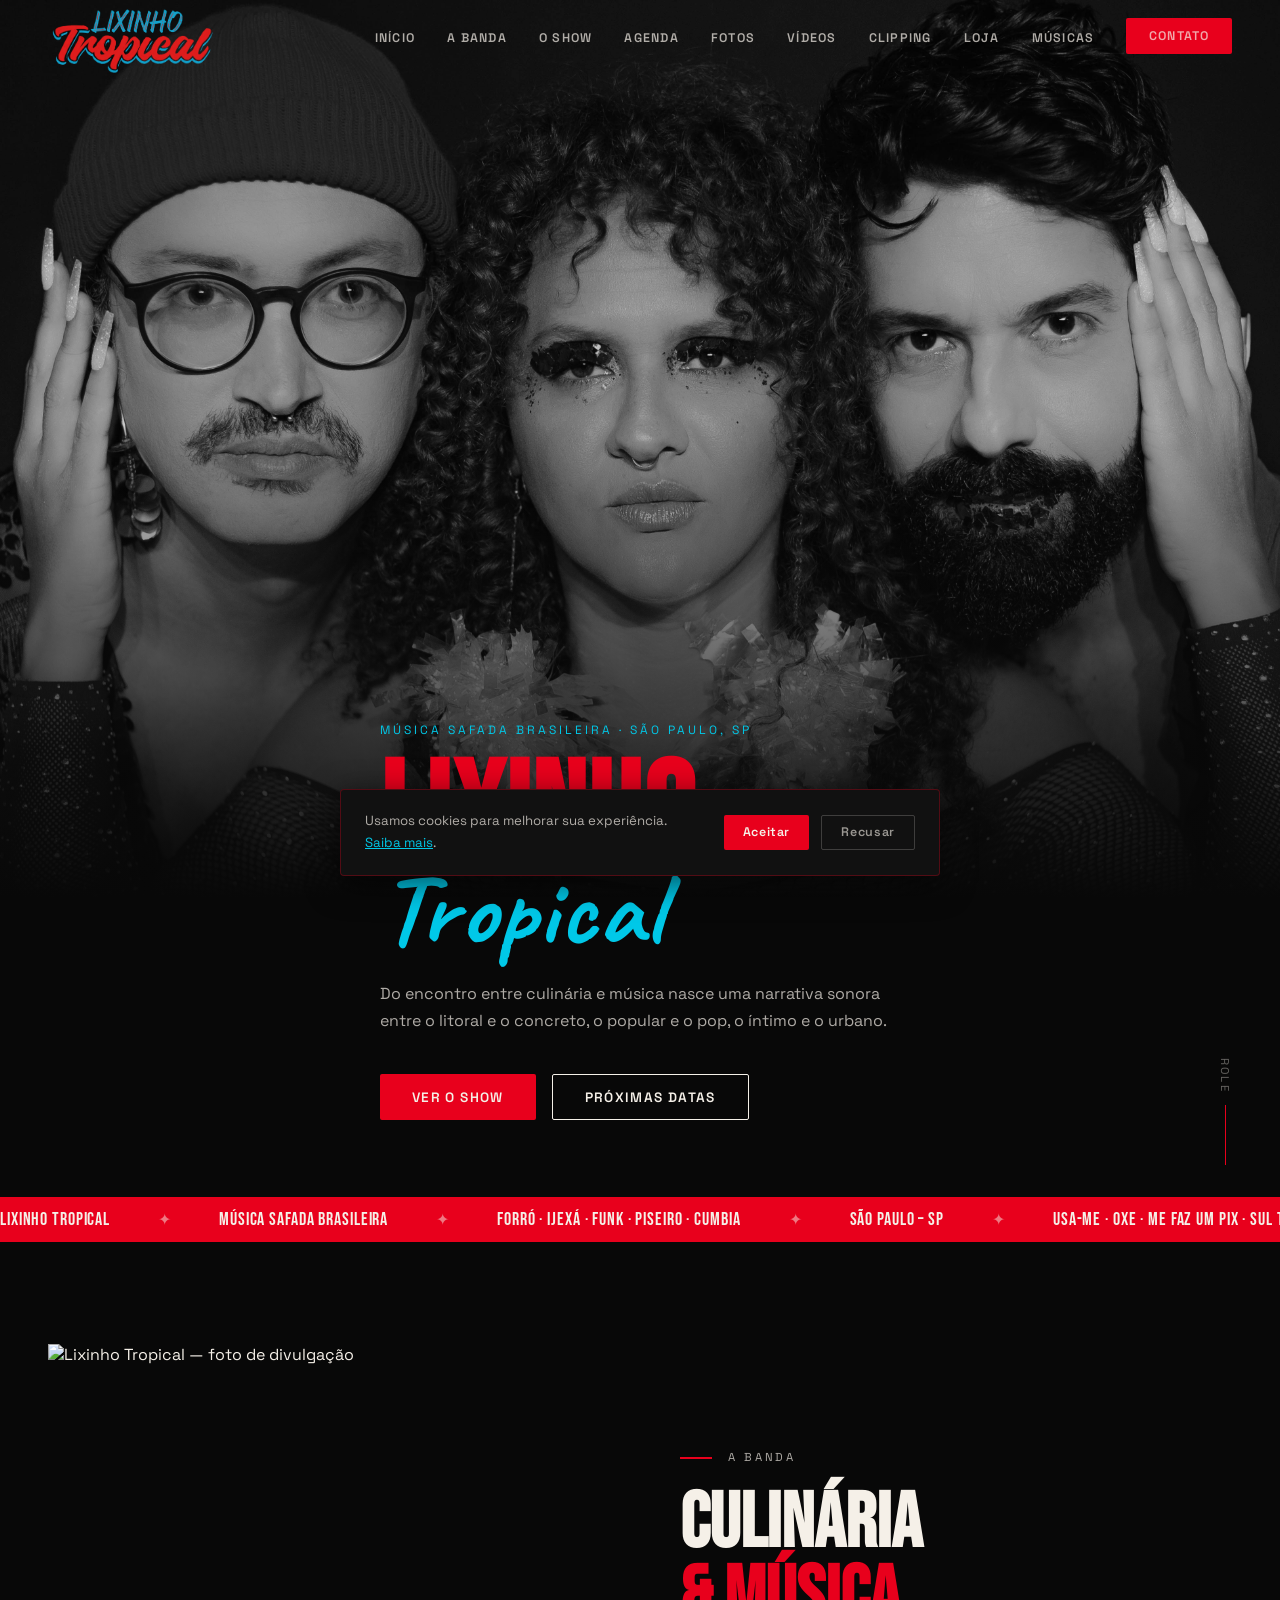
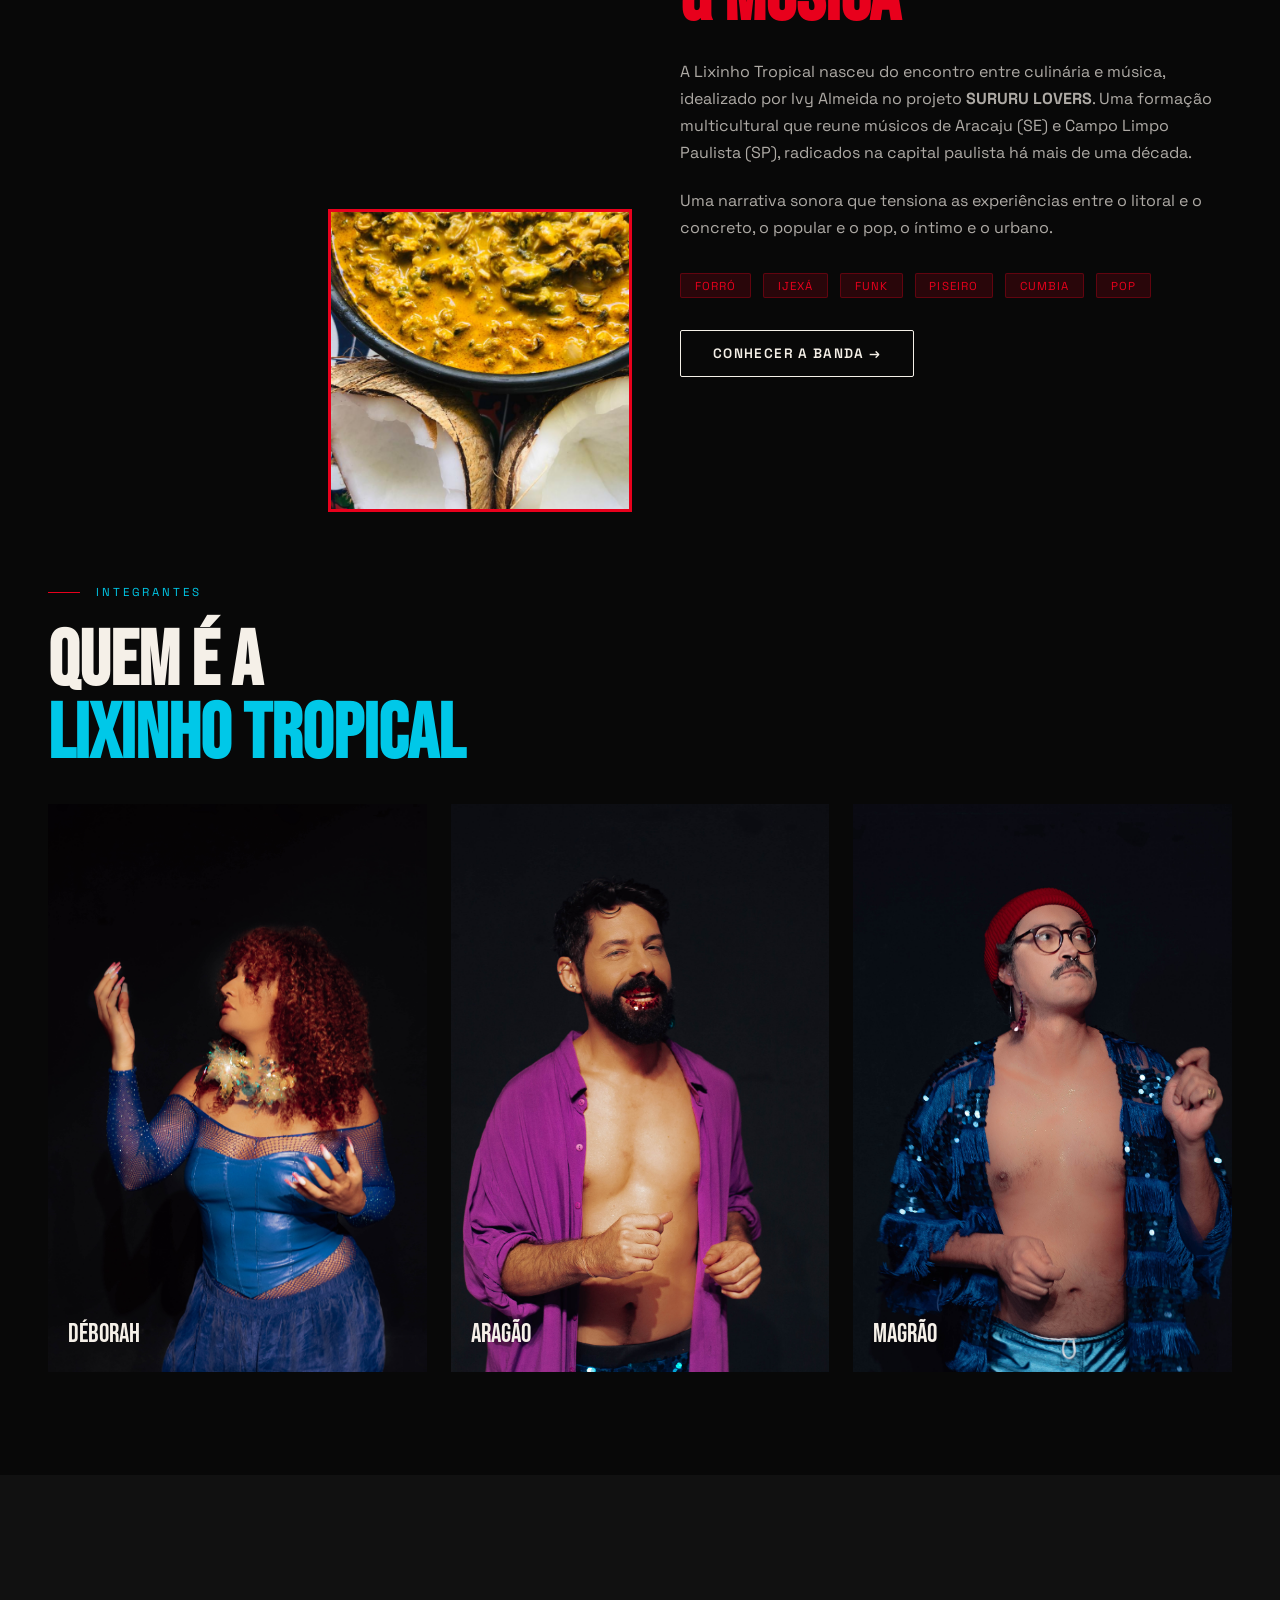
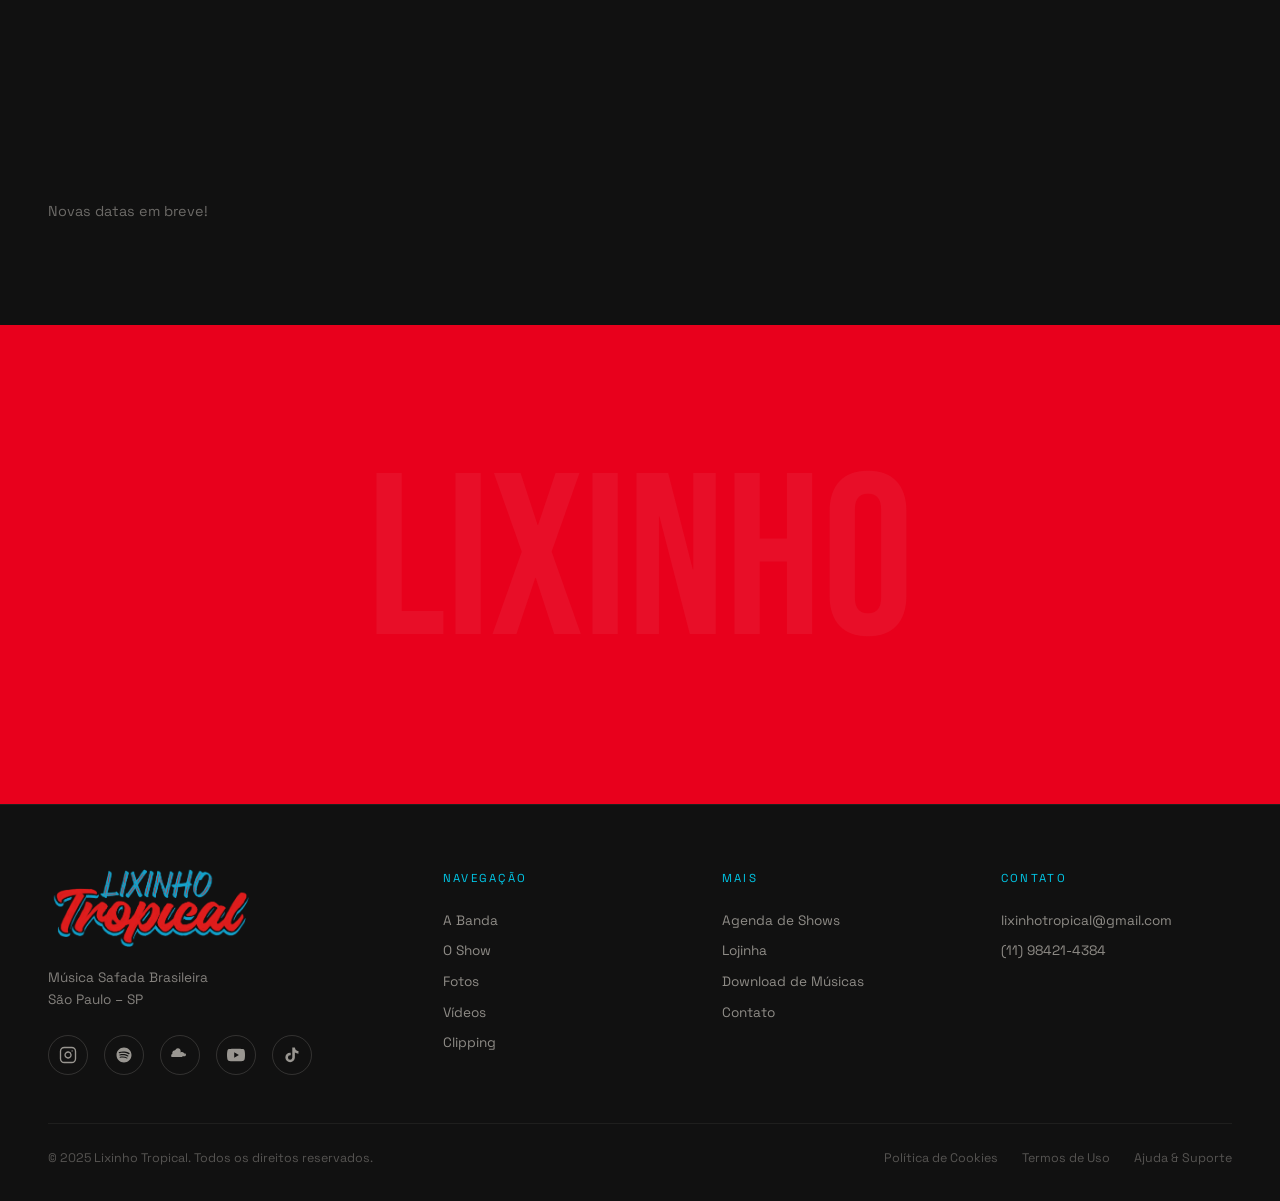
==== index.html @ 3ad3866d "automação agenda" ====
<!DOCTYPE html>
<html lang="pt-BR">

<head>
  <meta charset="UTF-8">
  <meta name="viewport" content="width=device-width, initial-scale=1.0">
  <meta name="description"
    content="Lixinho Tropical — Música Safada Brasileira. Forró, Ijexá, Funk, Piseiro e Cumbia. São Paulo, SP.">
  <title>Lixinho Tropical — Música Safada Brasileira</title>
  <link rel="stylesheet" href="css/global.css">
  <style>
    /* ── HOME-SPECIFIC ── */
    .hero {
      min-height: 100svh;
      align-items: flex-end;
    }

    .hero-bg-img {
      background-image: url('assets/img/trio_serio.jpg');
      background-position: center top;
      opacity: 0.8;
    }

    .hero-content {
      padding-top: 80vh;
    }

    /* SOBRE - SPLIT */
    .about-split {
      display: grid;
      grid-template-columns: 1fr 1fr;
      gap: 5rem;
      align-items: center;
    }

    .about-img-wrap {
      position: relative;
    }

    .about-img-main {
      width: 100%;
      aspect-ratio: 3/4;
      object-fit: cover;
    }

    .about-img-accent {
      position: absolute;
      bottom: -2rem;
      right: -2rem;
      width: 55%;
      aspect-ratio: 1;
      object-fit: cover;
      border: 3px solid var(--red);
    }

    .about-text h2 {
      margin-bottom: 1.5rem;
    }

    .about-text p {
      color: rgba(245, 240, 232, 0.7);
      margin-bottom: 1.25rem;
    }

    .ritmos {
      display: flex;
      gap: 0.75rem;
      flex-wrap: wrap;
      margin: 2rem 0;
    }

    /* MEMBROS */
    .members {
      display: grid;
      grid-template-columns: repeat(3, 1fr);
      gap: 1.5rem;
    }

    .member-card {
      position: relative;
      overflow: hidden;
      cursor: pointer;
    }

    .member-card img {
      width: 100%;
      aspect-ratio: 2/3;
      object-fit: cover;
      display: block;
      transition: transform 0.5s, opacity 0.3s;
    }

    .member-card:hover img {
      transform: scale(1.05);
      opacity: 0.7;
    }

    .member-info {
      position: absolute;
      bottom: 0;
      left: 0;
      right: 0;
      padding: 2rem 1.25rem 1.25rem;
      background: linear-gradient(to top, rgba(8, 8, 8, 0.95), transparent);
      transform: translateY(30px);
      opacity: 0;
      transition: all 0.3s;
    }

    .member-card:hover .member-info {
      transform: translateY(0);
      opacity: 1;
    }

    .member-name {
      font-family: var(--font-display);
      font-size: 1.6rem;
    }

    .member-role {
      font-size: 0.78rem;
      color: var(--cyan);
      letter-spacing: 0.12em;
      text-transform: uppercase;
    }

    .member-always {
      position: absolute;
      bottom: 1rem;
      left: 1.25rem;
    }

    /* SHOWS */
    .shows-teaser {
      display: grid;
      grid-template-columns: 1fr 1fr;
      gap: 1.5rem;
    }

    .show-item {
      display: flex;
      gap: 1.25rem;
      align-items: flex-start;
      padding: 1.25rem;
      background: var(--gray-dark);
      border: 1px solid rgba(245, 240, 232, 0.06);
      border-left: 3px solid var(--red);
      transition: border-color 0.2s, transform 0.2s;
    }

    .show-item:hover {
      border-color: var(--cyan);
      transform: translateX(4px);
    }

    .show-date {
      text-align: center;
      min-width: 52px;
    }

    .show-date .day {
      font-family: var(--font-display);
      font-size: 2.2rem;
      line-height: 1;
      color: var(--red);
    }

    .show-date .month {
      font-size: 0.72rem;
      letter-spacing: 0.15em;
      text-transform: uppercase;
      color: rgba(245, 240, 232, 0.5);
    }

    .show-venue {
      font-weight: 600;
      font-size: 0.95rem;
    }

    .show-city {
      font-size: 0.8rem;
      color: rgba(245, 240, 232, 0.5);
      margin-top: 0.2rem;
    }

    .show-type {
      margin-top: 0.5rem;
    }

    /* CTA BAND */
    .cta-band {
      background: var(--red);
      padding: 5rem 0;
      text-align: center;
      position: relative;
      overflow: hidden;
    }

    .cta-band::before {
      content: 'LIXINHO';
      position: absolute;
      top: 50%;
      left: 50%;
      transform: translate(-50%, -50%);
      font-family: var(--font-display);
      font-size: 18vw;
      color: rgba(245, 240, 232, 0.06);
      white-space: nowrap;
      pointer-events: none;
    }

    .cta-band h2 {
      margin-bottom: 1rem;
      position: relative;
    }

    .cta-band p {
      color: rgba(245, 240, 232, 0.8);
      margin-bottom: 2rem;
      position: relative;
    }

    .cta-band .btn-outline {
      border-color: rgba(245, 240, 232, 0.6);
      position: relative;
    }

    @media (max-width: 768px) {
      .about-split {
        grid-template-columns: 1fr;
        gap: 3rem;
      }

      .about-img-accent {
        display: none;
      }

      .members {
        grid-template-columns: 1fr 1fr;
      }

      .shows-teaser {
        grid-template-columns: 1fr;
      }
    }

    @media (max-width: 480px) {
      .members {
        grid-template-columns: 1fr;
      }
    }

    @media (max-width: 768px) {
      .hero-bg-img {
        background-position: center top;
        background-size: 250%;
      }

      .hero-content {
        padding-top: 40vh;
      }
    }
  </style>
</head>

<body>

  <!-- NAV -->
  <nav id="nav" role="navigation" aria-label="Menu principal">
    <div class="nav-inner">
      <a class="nav-logo" href="index.html" aria-label="Lixinho Tropical – início">
        <img src="assets/img/logo_cortado.png" alt="Lixinho Tropical">
      </a>
      <ul class="nav-links">
        <li><a href="index.html">Início</a></li>
        <li><a href="pages/sobre.html">A Banda</a></li>
        <li><a href="pages/show.html">O Show</a></li>
        <li><a href="pages/agenda.html">Agenda</a></li>
        <li><a href="pages/fotos.html">Fotos</a></li>
        <li><a href="pages/videos.html">Vídeos</a></li>
        <li><a href="pages/clipping.html">Clipping</a></li>
        <li><a href="pages/loja.html">Loja</a></li>
        <li><a href="pages/musicas.html">Músicas</a></li>
        <li><a href="pages/contato.html" class="btn btn-red nav-cta">Contato</a></li>
      </ul>
      <button id="hamburger" class="hamburger" aria-label="Abrir menu" aria-expanded="false">
        <span></span><span></span><span></span>
      </button>
    </div>
  </nav>
  <div id="mobile-nav" class="nav-mobile" role="dialog" aria-label="Menu mobile">
    <a href="index.html">Início</a>
    <a href="pages/sobre.html">A Banda</a>
    <a href="pages/show.html">O Show</a>
    <a href="pages/agenda.html">Agenda</a>
    <a href="pages/fotos.html">Fotos</a>
    <a href="pages/videos.html">Vídeos</a>
    <a href="pages/clipping.html">Clipping</a>
    <a href="pages/loja.html">Loja</a>
    <a href="pages/musicas.html">Músicas</a>
    <a href="pages/contato.html">Contato</a>
  </div>

  <!-- HERO -->
  <section class="hero" aria-label="Apresentação">
    <div class="hero-bg">
      <div class="hero-bg-img" role="img" aria-label="Lixinho Tropical em show"></div>
      <div class="hero-overlay"></div>
    </div>
    <div class="container hero-content">
      <p class="hero-eyebrow" data-reveal>Música Safada Brasileira · São Paulo, SP</p>
      <h1 class="hero-title glitch" data-text="LIXINHO TROPICAL" data-reveal>
        <span class="line-red">LIXINHO</span>
        <span class="line-cyan">Tropical</span>
      </h1>
      <p class="hero-sub" data-reveal>
        Do encontro entre culinária e música nasce uma narrativa sonora entre o litoral e o concreto, o popular e o pop,
        o íntimo e o urbano.
      </p>
      <div class="hero-actions" data-reveal>
        <a href="pages/show.html" class="btn btn-red">Ver o Show</a>
        <a href="pages/agenda.html" class="btn btn-outline">Próximas Datas</a>
      </div>
    </div>
    <span class="hero-scroll" aria-hidden="true">Role</span>
  </section>

  <!-- TICKER -->
  <div class="ticker-wrap" aria-hidden="true">
    <div class="ticker-track">
      <span class="ticker-item">Lixinho Tropical</span>
      <span class="ticker-sep">✦</span>
      <span class="ticker-item">Música Safada Brasileira</span>
      <span class="ticker-sep">✦</span>
      <span class="ticker-item">Forró · Ijexá · Funk · Piseiro · Cumbia</span>
      <span class="ticker-sep">✦</span>
      <span class="ticker-item">São Paulo – SP</span>
      <span class="ticker-sep">✦</span>
      <span class="ticker-item">Usa-me · Oxe · Me Faz um PIX · Sul Tropical</span>
      <span class="ticker-sep">✦</span>
    </div>
  </div>

  <!-- SOBRE -->
  <section class="section" aria-label="Sobre a banda">
    <div class="container">
      <div class="about-split">
        <div class="about-img-wrap" data-reveal>
          <img class="about-img-main" src="assets/img/lixinho_ivy_01.jpg" alt="Lixinho Tropical — foto de divulgação"
            loading="lazy">
          <img class="about-img-accent" src="assets/img/sururu.png" alt="Detalhe do show" loading="lazy">
        </div>
        <div class="about-text">
          <p class="section-label" data-reveal>A Banda</p>
          <h2 data-reveal>Culinária<br><span class="text-red">&amp; Música</span></h2>
          <p data-reveal>
            A Lixinho Tropical nasceu do encontro entre culinária e música, idealizado por Ivy Almeida no projeto
            <strong>SURURU LOVERS</strong>. Uma formação multicultural que reune músicos de Aracaju (SE) e Campo Limpo
            Paulista
            (SP), radicados na capital paulista há mais de uma década.
          </p>
          <p data-reveal>
            Uma narrativa sonora que tensiona as experiências entre o litoral e o concreto, o popular e o pop, o íntimo
            e o urbano.
          </p>
          <div class="ritmos" data-reveal>
            <span class="tag tag-red">Forró</span>
            <span class="tag tag-red">Ijexá</span>
            <span class="tag tag-red">Funk</span>
            <span class="tag tag-red">Piseiro</span>
            <span class="tag tag-red">Cumbia</span>
            <span class="tag tag-red">Pop</span>
          </div>
          <a href="pages/sobre.html" class="btn btn-outline" data-reveal>Conhecer a banda →</a>
        </div>
      </div>
    </div>
  </section>

  <!-- MEMBROS -->
  <section class="section" style="padding-top:0" aria-label="Integrantes">
    <div class="container">
      <p class="section-label" data-reveal>Integrantes</p>
      <h2 class="mb-4" data-reveal>Quem é a<br><span class="text-cyan">Lixinho Tropical</span></h2>
      <div class="members">
        <div class="member-card" data-reveal>
          <img src="assets/img/deborah_solo_03.jpg" alt="Déborah Costa — vocal e compositora" loading="lazy">
          <div class="member-always">
            <p class="member-name" style="color:var(--white)">Déborah</p>
          </div>
          <div class="member-info">
            <p class="member-role">Vocal</p>
            <p class="member-name">Déborah Costa</p>
          </div>
        </div>
        <div class="member-card" data-reveal>
          <img src="assets/img/aragao-solo.jpg" alt="Edézio Aragão — guitarra e bandolim" loading="lazy">
          <div class="member-always">
            <p class="member-name" style="color:var(--white)">Aragão</p>
          </div>
          <div class="member-info">
            <p class="member-role">Guitarra · Vocal</p>
            <p class="member-name">Edézio 'Aragão'</p>
          </div>
        </div>
        <div class="member-card" data-reveal>
          <img src="assets/img/magrao_solo.jpg" alt="Filipe Magrão — baixo e synth" loading="lazy">
          <div class="member-always">
            <p class="member-name" style="color:var(--white)">Magrão</p>
          </div>
          <div class="member-info">
            <p class="member-role">Baixo · Guitarra</p>
            <p class="member-name">Filipe 'Magrão'</p>
          </div>
        </div>
      </div>
    </div>
  </section>

  <!-- SHOWS -->
  <section class="section" style="background:var(--gray-dark)" aria-label="Próximos shows">
    <div class="container">
      <div class="flex justify-between items-center mb-4 wrap gap-2">
        <div>
          <p class="section-label" data-reveal>Agenda</p>
          <h2 data-reveal>Próximos<br><span class="text-red">Shows</span></h2>
        </div>
        <a href="pages/agenda.html" class="btn btn-outline" data-reveal>Ver agenda completa →</a>
      </div>
      <!-- Shows renderizados automaticamente por js/shows.js + js/shows-render.js -->
      <div id="shows-home"></div>
    </div>
  </section>

  <!-- CTA -->
  <section class="cta-band" aria-label="Chamada para contato">
    <div class="container" style="position:relative;z-index:1">
      <p class="section-label" style="justify-content:center;color:rgba(245,240,232,0.6);margin-left:-3rem" data-reveal>Booking &
        Contratações</p>
      <h2 data-reveal >Bora<br>Tocar!</h2>
      <p data-reveal>Agende um show, evento ou residência artística.</p>
      <div class="flex gap-2" style="justify-content:center;flex-wrap:wrap" data-reveal>
        <a href="pages/contato.html" class="btn btn-outline">Falar com a gente →</a>
        <a href="https://wa.me/5511984214384" class="btn" style="background:rgba(245,240,232,0.15);color:var(--white)"
          target="_blank" rel="noopener">Chamar no Whatsapp</a>
      </div>
    </div>
  </section>

  <!-- FOOTER -->
  <footer>
    <div class="container">
      <div class="footer-inner">
        <div class="footer-brand">
          <img src="assets/img/logo_cortado.png" alt="Lixinho Tropical">
          <p class="footer-tagline">Música Safada Brasileira<br>São Paulo – SP</p>
          <div class="footer-socials">
            <a href="https://www.instagram.com/lixinhotropical/" class="social-link social-ig" aria-label="Instagram"
              target="_blank" rel="noopener"><span data-social-icon="instagram"></span></a><a
              href="https://open.spotify.com/intl-pt/artist/3noX4LW5rgdaEjRDBNDcei?si=TKRuq_6HRUKj_NIrK3AUfQ"
              class="social-link social-sp" aria-label="Spotify" target="_blank" rel="noopener"><span
                data-social-icon="spotify"></span></a><a href="https://soundcloud.com/lixinho-tropical"
              class="social-link social-sc" aria-label="SoundCloud" target="_blank" rel="noopener"><span
                data-social-icon="soundcloud"></span></a><a href="https://www.youtube.com/@lixinhotropical"
              class="social-link social-yt" aria-label="YouTube" target="_blank" rel="noopener"><span
                data-social-icon="youtube"></span></a><a href="https://www.tiktok.com/@lixinhotropical"
              class="social-link social-tt" aria-label="TikTok" target="_blank" rel="noopener"><span
                data-social-icon="tiktok"></span></a>
          </div>
        </div>
        <div>
          <p class="footer-col-title">Navegação</p>
          <ul class="footer-col-links">
            <li><a href="pages/sobre.html">A Banda</a></li>
            <li><a href="pages/show.html">O Show</a></li>
            <li><a href="pages/fotos.html">Fotos</a></li>
            <li><a href="pages/videos.html">Vídeos</a></li>
            <li><a href="pages/clipping.html">Clipping</a></li>
          </ul>
        </div>
        <div>
          <p class="footer-col-title">Mais</p>
          <ul class="footer-col-links">
            <li><a href="pages/agenda.html">Agenda de Shows</a></li>
            <li><a href="pages/loja.html">Lojinha</a></li>
            <li><a href="pages/musicas.html">Download de Músicas</a></li>
            <li><a href="pages/contato.html">Contato</a></li>
          </ul>
        </div>
        <div>
          <p class="footer-col-title">Contato</p>
          <ul class="footer-col-links">
            <li><a href="mailto:lixinhotropical@gmail.com">lixinhotropical@gmail.com</a></li>
            <li><a href="https://wa.me/5511984214384" target="_blank" rel="noopener">(11) 98421-4384</a></li>
          </ul>
        </div>
      </div>
      <div class="footer-bottom">
        <p class="footer-copy">© 2025 Lixinho Tropical. Todos os direitos reservados.</p>
        <nav class="footer-legal" aria-label="Links legais">
          <a href="pages/cookies.html">Política de Cookies</a>
          <a href="pages/termos.html">Termos de Uso</a>
          <a href="pages/suporte.html">Ajuda & Suporte</a>
        </nav>
      </div>
    </div>
  </footer>

  <!-- COOKIE BANNER -->
  <div id="cookie-banner" role="dialog" aria-label="Aviso de cookies" style="display:none;">
    <p>Usamos cookies para melhorar sua experiência. <a href="pages/cookies.html">Saiba mais</a>.</p>
    <div class="cookie-actions">
      <button id="cookie-accept">Aceitar</button>
      <button id="cookie-decline">Recusar</button>
    </div>
  </div>

  <script src="js/global.js"></script>
  <script src="js/social-icons.js"></script>
  <script src="js/shows.js"></script>
  <script src="js/shows-render.js"></script>
</body>

</html>
---- css/global.css ----
@import url('https://fonts.googleapis.com/css2?family=Space+Grotesk:wght@300;400;500;600;700&family=Bebas+Neue&family=Caveat:wght@700&display=swap');

:root {
  --red: #E8001C;
  --cyan: #00C8E8;
  --black: #080808;
  --white: #F5F0E8;
  --gray-dark: #111111;
  --gray-mid: #222222;
  --gray-light: #333333;

  --font-display: 'Bebas Neue', sans-serif;
  --font-script: 'Caveat', cursive;
  --font-body: 'Space Grotesk', sans-serif;

  --nav-h: 72px;
  --section-pad: clamp(4rem, 8vw, 8rem);
}

*, *::before, *::after { box-sizing: border-box; margin: 0; padding: 0; }

html { scroll-behavior: smooth; font-size: 16px; }

body {
  background: var(--black);
  color: var(--white);
  font-family: var(--font-body);
  overflow-x: hidden;
  cursor: default;
}

::selection { background: var(--red); color: var(--white); }

a { color: inherit; text-decoration: none; }
img { display: block; max-width: 100%; }
button { cursor: pointer; font-family: var(--font-body); border: none; background: none; }

/* ── SCROLLBAR ── */
::-webkit-scrollbar { width: 4px; }
::-webkit-scrollbar-track { background: var(--black); }
::-webkit-scrollbar-thumb { background: var(--red); border-radius: 2px; }

/* ── TIPOGRAFIA ── */
h1, .h1 { font-family: var(--font-display); font-size: clamp(4rem, 10vw, 9rem); line-height: 0.9; letter-spacing: 0.01em; }
h2, .h2 { font-family: var(--font-display); font-size: clamp(2.5rem, 6vw, 5rem); line-height: 0.95; }
h3, .h3 { font-family: var(--font-display); font-size: clamp(1.5rem, 3vw, 2.5rem); }
.script { font-family: var(--font-script); }
p { line-height: 1.7; }

/* ── BOTÕES ── */
.btn {
  display: inline-flex;
  align-items: center;
  gap: 0.5rem;
  padding: 0.85rem 2rem;
  font-size: 0.85rem;
  font-weight: 600;
  letter-spacing: 0.1em;
  text-transform: uppercase;
  transition: all 0.2s ease;
  border-radius: 2px;
}
.btn-red { background: var(--red); color: var(--white); }
.btn-red:hover { background: #ff0020; transform: translateY(-2px); }
.btn-outline { border: 1.5px solid var(--white); color: var(--white); }
.btn-outline:hover { background: var(--white); color: var(--black); }
.btn-cyan { background: var(--cyan); color: var(--black); }
.btn-cyan:hover { filter: brightness(1.1); transform: translateY(-2px); }

/* ── LAYOUT ── */
.container { max-width: 1280px; margin: 0 auto; padding: 0 clamp(1rem, 4vw, 3rem); }
.section { padding: var(--section-pad) 0; }

/* ── NAV ── */
#nav {
  position: fixed;
  top: 0; left: 0; right: 0;
  height: var(--nav-h);
  z-index: 1000;
  display: flex;
  align-items: center;
  transition: background 0.3s, backdrop-filter 0.3s;
}
#nav.scrolled {
  background: rgba(8,8,8,0.92);
  backdrop-filter: blur(12px);
  border-bottom: 1px solid rgba(232,0,28,0.2);
}
.nav-inner {
  width: 100%;
  max-width: 1280px;
  margin: 0 auto;
  padding: 0 clamp(1rem, 4vw, 3rem);
  display: flex;
  align-items: center;
  justify-content: space-between;
}
.nav-logo img { 
  height: 64px;
  margin-top: 10px;
}
.nav-links {
  display: flex;
  align-items: center;
  gap: 2rem;
  list-style: none;
}
.nav-links a {
  font-size: 0.78rem;
  font-weight: 600;
  letter-spacing: 0.1em;
  text-transform: uppercase;
  color: rgba(245,240,232,0.7);
  transition: color 0.2s;
  position: relative;
}
.nav-links a::after {
  content: '';
  position: absolute;
  bottom: -4px; left: 0; right: 0;
  height: 1.5px;
  background: var(--red);
  transform: scaleX(0);
  transition: transform 0.2s;
}
.nav-links a:hover { color: var(--white); }
.nav-links a:hover::after { transform: scaleX(1); }
.nav-cta { font-size: 0.78rem; padding: 0.6rem 1.4rem; }

.hamburger {
  display: none;
  flex-direction: column;
  gap: 5px;
  width: 28px;
}
.hamburger span {
  display: block;
  height: 2px;
  background: var(--white);
  transition: all 0.3s;
}

/* ── MOBILE NAV ── */
.nav-mobile {
  display: none;
  position: fixed;
  top: var(--nav-h); left: 0; right: 0; bottom: 0;
  background: var(--black);
  z-index: 999;
  flex-direction: column;
  align-items: center;
  justify-content: center;
  gap: 2.5rem;
}
.nav-mobile.open { display: flex; }
.nav-mobile a {
  font-family: var(--font-display);
  font-size: clamp(2rem, 8vw, 3rem);
  color: var(--white);
  letter-spacing: 0.05em;
  transition: color 0.2s;
}
.nav-mobile a:hover { color: var(--red); }

/* ── HERO ── */
.hero {
  position: relative;
  min-height: 100svh;
  display: flex;
  align-items: flex-end;
  padding-bottom: clamp(3rem, 6vw, 5rem);
  overflow: hidden;
}
.hero-bg {
  position: absolute;
  inset: 0;
  background: var(--black);
}
.hero-bg-img {
  position: absolute;
  inset: 0;
  background-size: cover;
  background-position: center top;
  opacity: 0.45;
  mix-blend-mode: luminosity;
}
.hero-overlay {
  position: absolute;
  inset: 0;
  background: linear-gradient(to top, var(--black) 25%, transparent 65%);
}
.hero-content { position: relative; z-index: 2; }
.hero-eyebrow {
  font-size: 0.75rem;
  letter-spacing: 0.25em;
  text-transform: uppercase;
  color: var(--cyan);
  margin-bottom: 1rem;
}
.hero-title { margin-bottom: 1.5rem; }
.hero-title .line-red { color: var(--red); display: block; }
.hero-title .line-cyan { color: var(--cyan); font-family: var(--font-script); font-size: clamp(3rem, 8vw, 7rem); display: block; margin-top: -0.5rem; }
.hero-sub {
  max-width: 520px;
  color: rgba(245,240,232,0.7);
  margin-bottom: 2.5rem;
  font-size: 1rem;
}
.hero-actions { display: flex; gap: 1rem; flex-wrap: wrap; }
.hero-scroll {
  position: absolute;
  bottom: 2rem;
  right: clamp(1rem, 4vw, 3rem);
  writing-mode: vertical-rl;
  font-size: 0.7rem;
  letter-spacing: 0.2em;
  text-transform: uppercase;
  color: rgba(245,240,232,0.4);
  display: flex;
  align-items: center;
  gap: 0.75rem;
  z-index: 2;
}
.hero-scroll::after {
  content: '';
  display: block;
  width: 1px;
  height: 60px;
  background: var(--red);
}

/* ── SECTION LABELS ── */
.section-label {
  display: flex;
  align-items: center;
  gap: 1rem;
  font-size: 0.72rem;
  letter-spacing: 0.25em;
  text-transform: uppercase;
  color: var(--cyan);
  margin-bottom: 1.5rem;
}
.section-label::before {
  content: '';
  display: block;
  width: 32px;
  height: 1.5px;
  background: var(--red);
}

/* ── CARDS ── */
.card {
  position: relative;
  overflow: hidden;
  background: var(--gray-dark);
  border: 1px solid rgba(245,240,232,0.06);
  transition: border-color 0.3s, transform 0.3s;
}
.card:hover { border-color: rgba(232,0,28,0.3); transform: translateY(-4px); }
.card-img { width: 100%; aspect-ratio: 3/4; object-fit: cover; opacity: 0.85; transition: opacity 0.3s, transform 0.5s; }
.card:hover .card-img { opacity: 1; transform: scale(1.03); }
.card-body { padding: 1.25rem; }
.card-tag {
  font-size: 0.7rem;
  letter-spacing: 0.15em;
  text-transform: uppercase;
  color: var(--cyan);
  margin-bottom: 0.5rem;
}
.card-title { font-family: var(--font-display); font-size: 1.5rem; margin-bottom: 0.5rem; }
.card-text { font-size: 0.88rem; color: rgba(245,240,232,0.6); }

/* ── GRID HELPERS ── */
.grid-2 { display: grid; grid-template-columns: repeat(2, 1fr); gap: 1.5rem; }
.grid-3 { display: grid; grid-template-columns: repeat(3, 1fr); gap: 1.5rem; }
.grid-4 { display: grid; grid-template-columns: repeat(4, 1fr); gap: 1.5rem; }
.grid-auto { display: grid; grid-template-columns: repeat(auto-fill, minmax(260px, 1fr)); gap: 1.5rem; }

/* ── TICKER ── */
.ticker-wrap { overflow: hidden; background: var(--red); padding: 0.75rem 0; }
.ticker-track {
  display: flex;
  gap: 3rem;
  animation: ticker 18s linear infinite;
  white-space: nowrap;
}
.ticker-track:hover { animation-play-state: paused; }
.ticker-item {
  font-family: var(--font-display);
  font-size: 1.1rem;
  letter-spacing: 0.05em;
  flex-shrink: 0;
}
.ticker-sep { color: rgba(245,240,232,0.5); }
@keyframes ticker { from { transform: translateX(0); } to { transform: translateX(-50%); } }

/* ── FOOTER ── */
footer {
  background: var(--gray-dark);
  border-top: 1px solid rgba(245,240,232,0.06);
  padding: 4rem 0 2rem;
}
.footer-inner {
  display: grid;
  grid-template-columns: 1.5fr 1fr 1fr 1fr;
  gap: 3rem;
  margin-bottom: 3rem;
}
.footer-brand img { height: 78px; margin-bottom: 1.25rem; }
.footer-tagline { font-size: 0.85rem; color: rgba(245,240,232,0.5); line-height: 1.6; max-width: 220px; }
.footer-socials { display: flex; gap: 1rem; margin-top: 1.5rem; }
.footer-social-link {
  width: 36px; height: 36px;
  border: 1px solid rgba(245,240,232,0.15);
  border-radius: 50%;
  display: flex; align-items: center; justify-content: center;
  font-size: 0.9rem;
  transition: all 0.2s;
}
.footer-social-link:hover { border-color: var(--red); color: var(--red); }
.footer-col-title {
  font-size: 0.72rem;
  letter-spacing: 0.2em;
  text-transform: uppercase;
  color: var(--cyan);
  margin-bottom: 1.25rem;
}
.footer-col-links { list-style: none; display: flex; flex-direction: column; gap: 0.6rem; }
.footer-col-links a { font-size: 0.85rem; color: rgba(245,240,232,0.55); transition: color 0.2s; }
.footer-col-links a:hover { color: var(--white); }
.footer-bottom {
  border-top: 1px solid rgba(245,240,232,0.06);
  padding-top: 1.5rem;
  display: flex;
  align-items: center;
  justify-content: space-between;
  flex-wrap: wrap;
  gap: 1rem;
}
.footer-copy { font-size: 0.78rem; color: rgba(245,240,232,0.3); }
.footer-legal { display: flex; gap: 1.5rem; }
.footer-legal a { font-size: 0.78rem; color: rgba(245,240,232,0.3); transition: color 0.2s; }
.footer-legal a:hover { color: var(--white); }

/* ── COOKIE BANNER ── */
#cookie-banner {
  position: fixed;
  bottom: 1.5rem;
  left: 50%;
  transform: translateX(-50%);
  width: min(600px, calc(100% - 2rem));
  background: var(--gray-dark);
  border: 1px solid rgba(232,0,28,0.3);
  border-radius: 4px;
  padding: 1.25rem 1.5rem;
  display: flex;
  align-items: center;
  gap: 1.5rem;
  flex-wrap: wrap;
  z-index: 9999;
  box-shadow: 0 8px 32px rgba(0,0,0,0.6);
}
#cookie-banner p { font-size: 0.83rem; color: rgba(245,240,232,0.7); flex: 1; min-width: 200px; }
#cookie-banner p a { color: var(--cyan); text-decoration: underline; }
.cookie-actions { display: flex; gap: 0.75rem; }
.cookie-actions button { font-size: 0.78rem; padding: 0.55rem 1.2rem; border-radius: 2px; font-weight: 600; letter-spacing: 0.05em; }
#cookie-accept { background: var(--red); color: var(--white); }
#cookie-decline { border: 1px solid rgba(245,240,232,0.2); color: rgba(245,240,232,0.6); }
#cookie-decline:hover { border-color: var(--white); color: var(--white); }

/* ── PAGE HEADER ── */
.page-hero {
  padding-top: calc(var(--nav-h) + 4rem);
  padding-bottom: 4rem;
  background: var(--gray-dark);
  position: relative;
  overflow: hidden;
}
.page-hero::after {
  content: attr(data-title);
  position: absolute;
  right: -2rem;
  top: 50%;
  transform: translateY(-50%);
  font-family: var(--font-display);
  font-size: 15vw;
  color: rgba(245,240,232,0.025);
  pointer-events: none;
  white-space: nowrap;
}

/* ── FORMULÁRIO ── */
.form-group { margin-bottom: 1.25rem; }
.form-label { display: block; font-size: 0.75rem; letter-spacing: 0.1em; text-transform: uppercase; color: rgba(245,240,232,0.5); margin-bottom: 0.5rem; }
.form-input, .form-select, .form-textarea {
  width: 100%;
  padding: 0.9rem 1rem;
  background: var(--gray-mid);
  border: 1px solid rgba(245,240,232,0.1);
  color: var(--white);
  font-family: var(--font-body);
  font-size: 0.9rem;
  border-radius: 2px;
  transition: border-color 0.2s;
  outline: none;
}
.form-input:focus, .form-select:focus, .form-textarea:focus { border-color: var(--red); }
.form-select option { background: var(--gray-mid); }
.form-textarea { resize: vertical; min-height: 140px; }

/* ── UTILS ── */
.text-red { color: var(--red); }
.text-cyan { color: var(--cyan); }
.text-muted { color: rgba(245,240,232,0.5); }
.mt-1 { margin-top: 0.5rem; } .mt-2 { margin-top: 1rem; } .mt-3 { margin-top: 1.5rem; } .mt-4 { margin-top: 2rem; }
.mb-1 { margin-bottom: 0.5rem; } .mb-2 { margin-bottom: 1rem; } .mb-3 { margin-bottom: 1.5rem; } .mb-4 { margin-bottom: 2rem; }
.gap-1 { gap: 0.5rem; } .gap-2 { gap: 1rem; }
.flex { display: flex; } .flex-col { flex-direction: column; } .items-center { align-items: center; } .justify-between { justify-content: space-between; } .wrap { flex-wrap: wrap; }
.tag {
  display: inline-block;
  padding: 0.3rem 0.85rem;
  font-size: 0.72rem;
  letter-spacing: 0.1em;
  text-transform: uppercase;
  border-radius: 2px;
}
.tag-red { background: rgba(232,0,28,0.15); border: 1px solid rgba(232,0,28,0.3); color: var(--red); }
.tag-cyan { background: rgba(0,200,232,0.1); border: 1px solid rgba(0,200,232,0.25); color: var(--cyan); }
.tag-white { border: 1px solid rgba(245,240,232,0.15); color: rgba(245,240,232,0.6); }

/* ── DIVIDER ── */
.divider { height: 1px; background: rgba(245,240,232,0.06); margin: 3rem 0; }
.divider-red { height: 2px; background: var(--red); width: 60px; margin: 1.5rem 0; }

/* ── ANIMATIONS ── */
@keyframes fadeUp { from { opacity:0; transform:translateY(30px); } to { opacity:1; transform:translateY(0); } }
@keyframes fadeIn  { from { opacity:0; } to { opacity:1; } }
@keyframes glitch1 { 0%,100%{clip-path:inset(0)} 33%{clip-path:inset(10% 0 80%);transform:translateX(-4px)} 66%{clip-path:inset(80% 0 5%);transform:translateX(4px)} }
@keyframes glitch2 { 0%,100%{clip-path:inset(0)} 25%{clip-path:inset(30% 0 50%);transform:translateX(4px)} 75%{clip-path:inset(60% 0 20%);transform:translateX(-4px)} }

.animate-up { animation: fadeUp 0.7s ease forwards; }
.animate-in { animation: fadeIn 0.5s ease forwards; }

/* ── GLITCH TITLE ── */
.glitch { position: relative; }
.glitch::before, .glitch::after {
  content: attr(data-text);
  position: absolute;
  inset: 0;
  opacity: 0;
}
.glitch:hover::before { color: var(--red); opacity: 0.7; animation: glitch1 0.4s steps(1) infinite; }
.glitch:hover::after  { color: var(--cyan); opacity: 0.7; animation: glitch2 0.4s steps(1) infinite; }

/* ── REDUCED MOTION ── */
@media (prefers-reduced-motion: reduce) {
  *, *::before, *::after { animation-duration: 0.01ms !important; transition-duration: 0.01ms !important; }
}

/* ── RESPONSIVE ── */
@media (max-width: 1024px) {
  .grid-4 { grid-template-columns: repeat(2, 1fr); }
  .footer-inner { grid-template-columns: 1fr 1fr; }
}
@media (max-width: 768px) {
  .nav-links, .nav-cta { display: none; }
  .hamburger { display: flex; }
  .grid-2, .grid-3 { grid-template-columns: 1fr; }
  .grid-4 { grid-template-columns: 1fr 1fr; }
  .footer-inner { grid-template-columns: 1fr 1fr; gap: 2rem; }
}
@media (max-width: 480px) {
  .grid-4 { grid-template-columns: 1fr; }
  .footer-inner { grid-template-columns: 1fr; }
  .footer-bottom { flex-direction: column; align-items: flex-start; }
}

/* ── SOCIAL ICON BUTTONS ── */
.social-link {
  display: inline-flex;
  align-items: center;
  justify-content: center;
  width: 40px;
  height: 40px;
  border: 1px solid rgba(245,240,232,0.15);
  border-radius: 50%;
  color: rgba(245,240,232,0.6);
  transition: all 0.2s;
  flex-shrink: 0;
}
.social-link svg { width: 18px; height: 18px; display: block; }
.social-link:hover { border-color: var(--red); color: var(--white); background: rgba(232,0,28,0.1); }
.social-link.social-ig:hover  { border-color: #E1306C; color: #E1306C; background: rgba(225,48,108,.08); }
.social-link.social-sp:hover  { border-color: #1DB954; color: #1DB954; background: rgba(29,185,84,.08); }
.social-link.social-sc:hover  { border-color: #FF5500; color: #FF5500; background: rgba(255,85,0,.08); }
.social-link.social-yt:hover  { border-color: #FF0000; color: #FF0000; background: rgba(255,0,0,.08); }
.social-link.social-tt:hover  { border-color: #00C8E8; color: #00C8E8; background: rgba(0,200,232,.08); }
.social-link.social-wa:hover  { border-color: #25D366; color: #25D366; background: rgba(37,211,102,.08); }
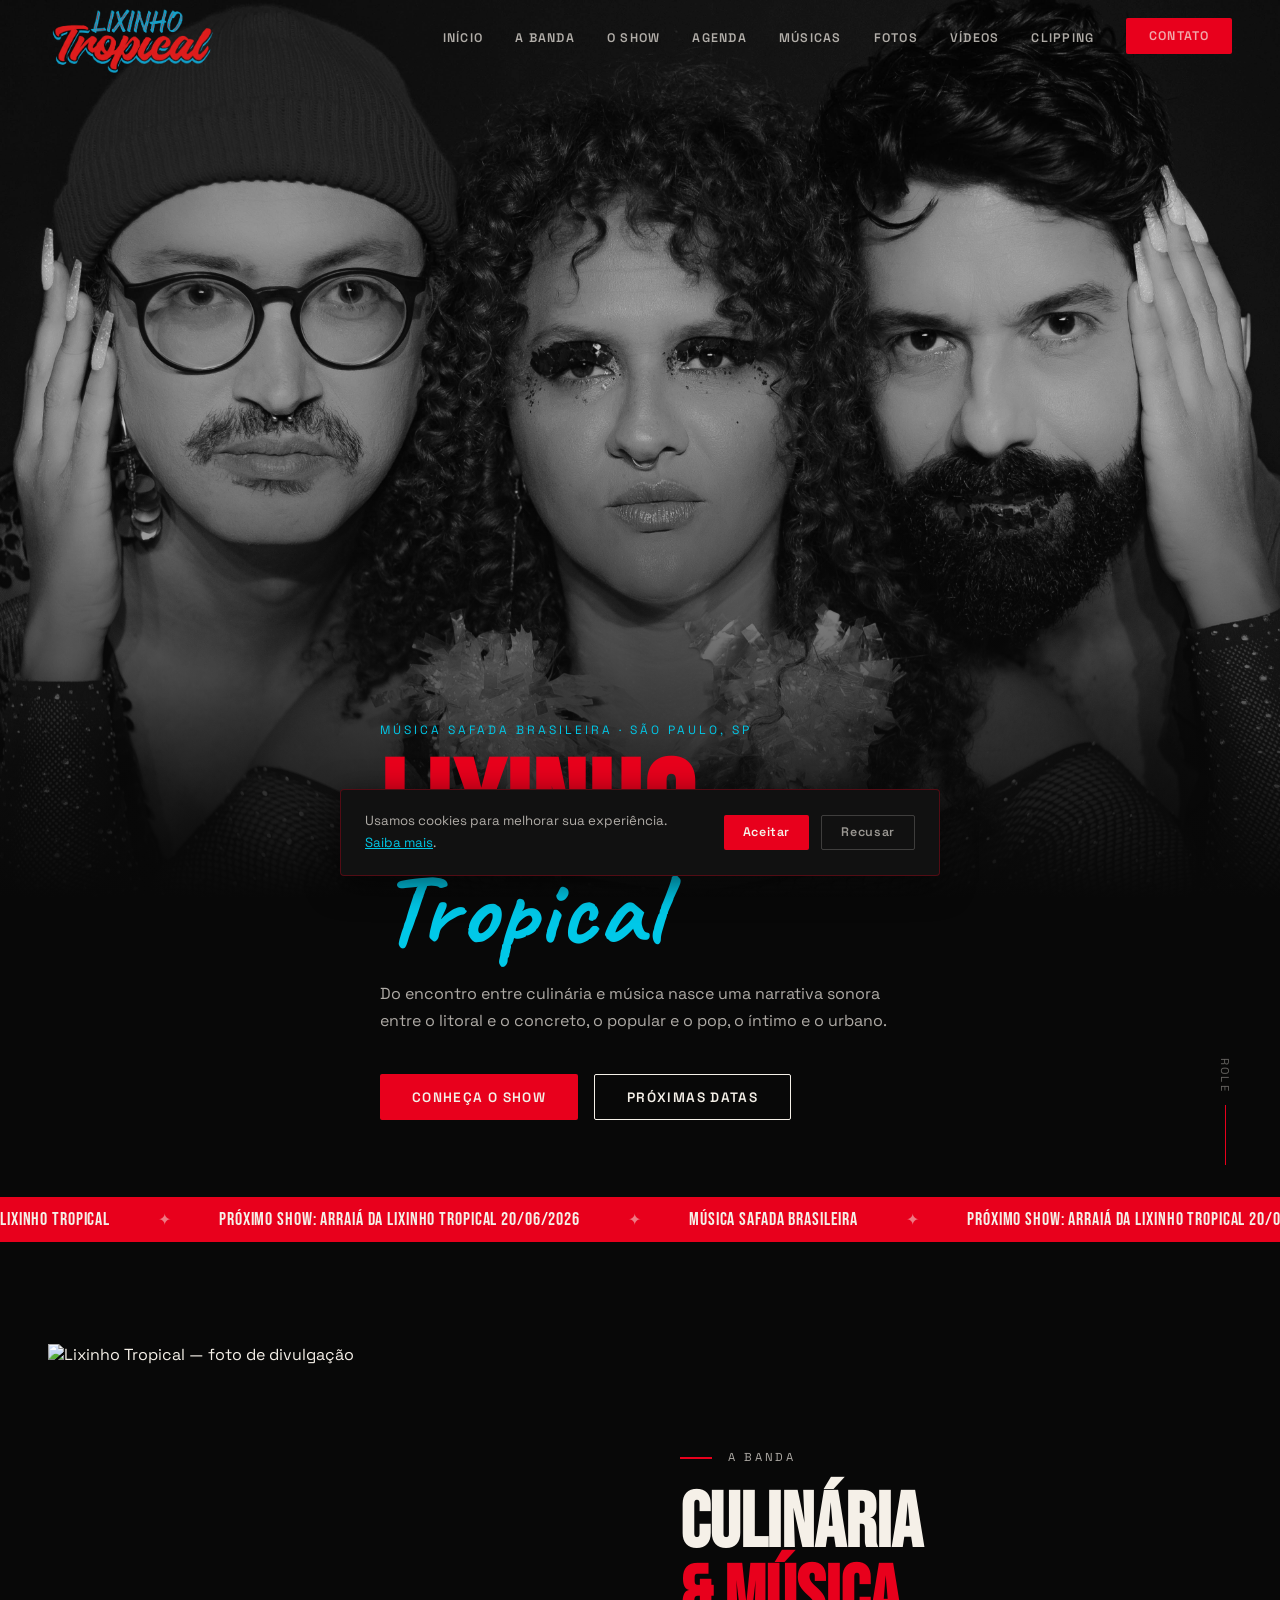
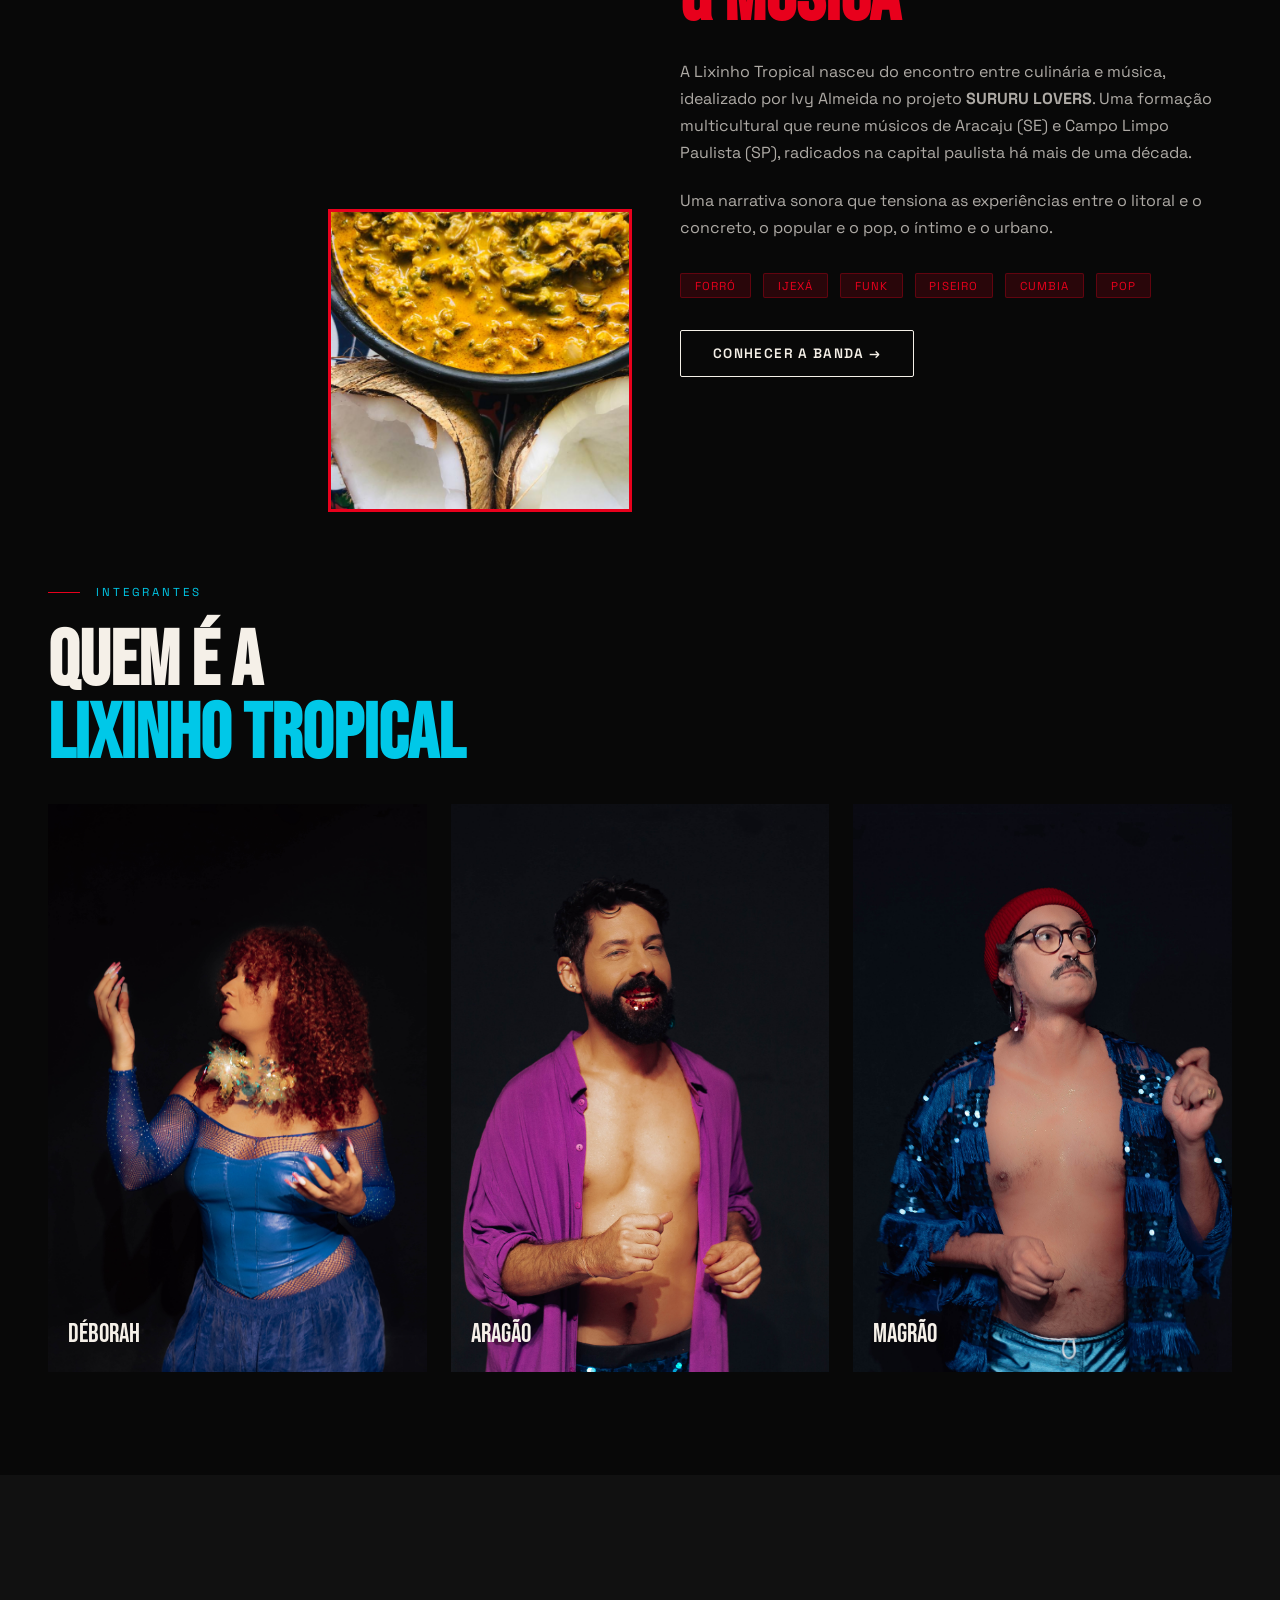
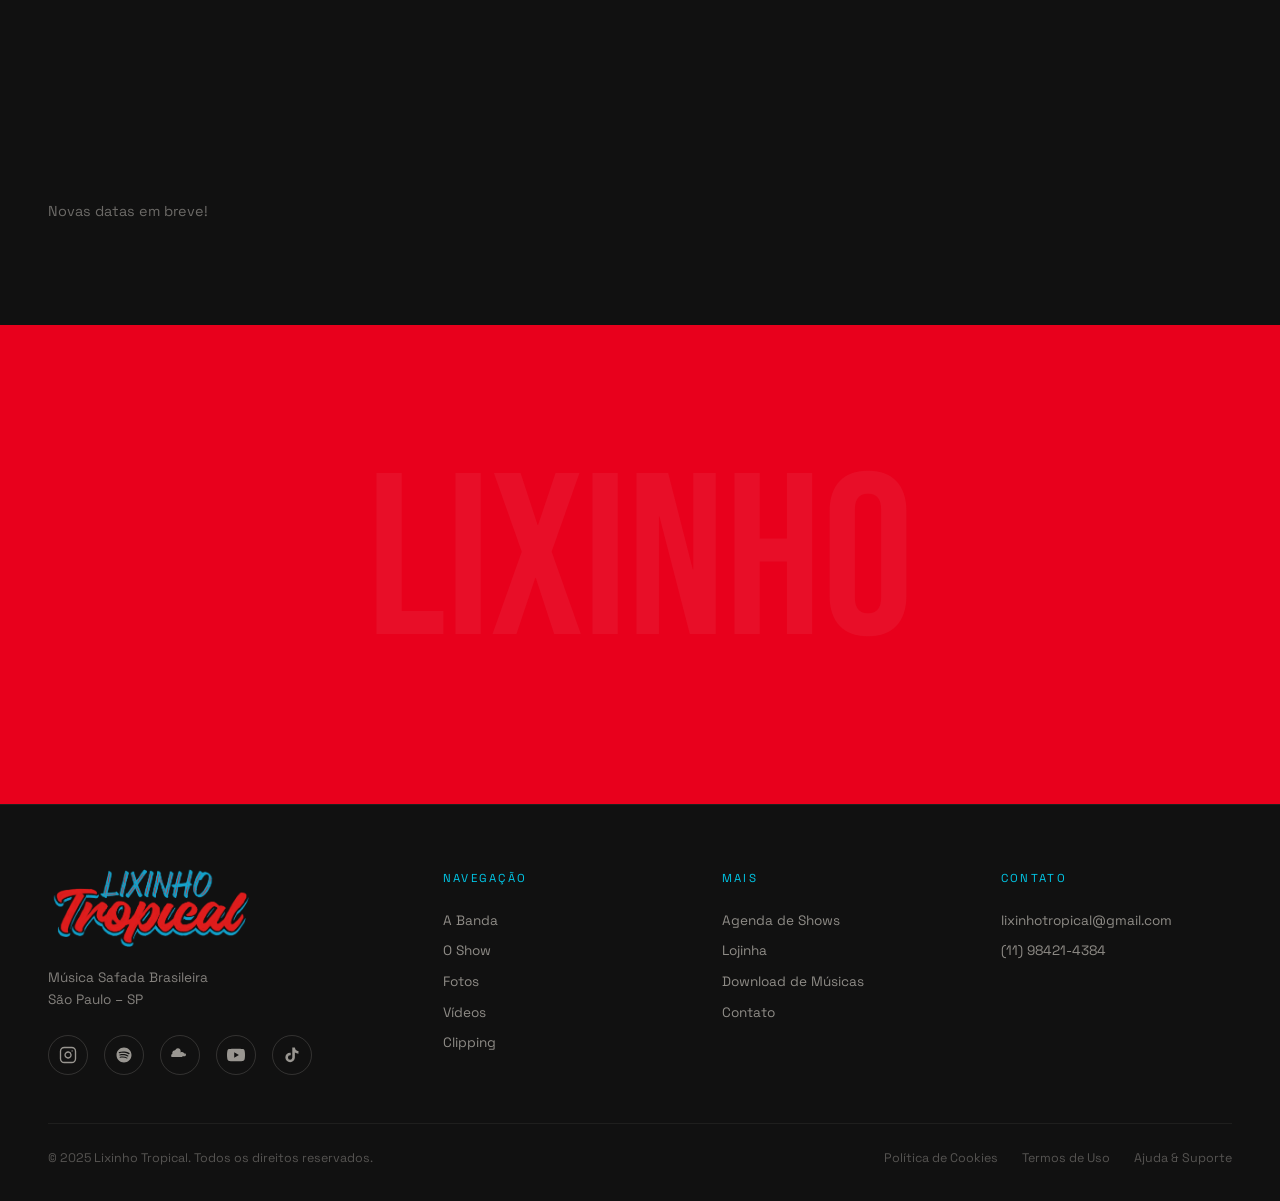
==== commit 0694fe67: "ocultar Loja" ====
--- a/index.html
+++ b/index.html
@@ -276,11 +276,11 @@
         <li><a href="pages/sobre.html">A Banda</a></li>
         <li><a href="pages/show.html">O Show</a></li>
         <li><a href="pages/agenda.html">Agenda</a></li>
+        <li><a href="pages/musicas.html">Músicas</a></li>
         <li><a href="pages/fotos.html">Fotos</a></li>
         <li><a href="pages/videos.html">Vídeos</a></li>
         <li><a href="pages/clipping.html">Clipping</a></li>
-        <li><a href="pages/loja.html">Loja</a></li>
-        <li><a href="pages/musicas.html">Músicas</a></li>
+        <!-- <li><a href="pages/loja.html">Loja</a></li>-->
         <li><a href="pages/contato.html" class="btn btn-red nav-cta">Contato</a></li>
       </ul>
       <button id="hamburger" class="hamburger" aria-label="Abrir menu" aria-expanded="false">
@@ -296,7 +296,7 @@
     <a href="pages/fotos.html">Fotos</a>
     <a href="pages/videos.html">Vídeos</a>
     <a href="pages/clipping.html">Clipping</a>
-    <a href="pages/loja.html">Loja</a>
+    <!-- <a href="pages/loja.html">Loja</a> -->
     <a href="pages/musicas.html">Músicas</a>
     <a href="pages/contato.html">Contato</a>
   </div>
@@ -318,7 +318,7 @@
         o íntimo e o urbano.
       </p>
       <div class="hero-actions" data-reveal>
-        <a href="pages/show.html" class="btn btn-red">Ver o Show</a>
+        <a href="pages/show.html" class="btn btn-red">Conheça o Show</a>
         <a href="pages/agenda.html" class="btn btn-outline">Próximas Datas</a>
       </div>
     </div>
@@ -330,9 +330,15 @@
     <div class="ticker-track">
       <span class="ticker-item">Lixinho Tropical</span>
       <span class="ticker-sep">✦</span>
+      <span class="ticker-item">Próximo Show: Arraiá da Lixinho Tropical 20/06/2026</span>
+      <span class="ticker-sep">✦</span>
       <span class="ticker-item">Música Safada Brasileira</span>
       <span class="ticker-sep">✦</span>
+      <span class="ticker-item">Próximo Show: Arraiá da Lixinho Tropical 20/06/2026</span>
+      <span class="ticker-sep">✦</span>
       <span class="ticker-item">Forró · Ijexá · Funk · Piseiro · Cumbia</span>
+      <span class="ticker-sep">✦</span>
+      <span class="ticker-item">Próximo Show: Arraiá da Lixinho Tropical 20/06/2026</span>
       <span class="ticker-sep">✦</span>
       <span class="ticker-item">São Paulo – SP</span>
       <span class="ticker-sep">✦</span>
@@ -435,9 +441,10 @@
   <!-- CTA -->
   <section class="cta-band" aria-label="Chamada para contato">
     <div class="container" style="position:relative;z-index:1">
-      <p class="section-label" style="justify-content:center;color:rgba(245,240,232,0.6);margin-left:-3rem" data-reveal>Booking &
+      <p class="section-label" style="justify-content:center;color:rgba(245,240,232,0.6);margin-left:-3rem" data-reveal>
+        Booking &
         Contratações</p>
-      <h2 data-reveal >Bora<br>Tocar!</h2>
+      <h2 data-reveal>Bora<br>Tocar!</h2>
       <p data-reveal>Agende um show, evento ou residência artística.</p>
       <div class="flex gap-2" style="justify-content:center;flex-wrap:wrap" data-reveal>
         <a href="pages/contato.html" class="btn btn-outline">Falar com a gente →</a>
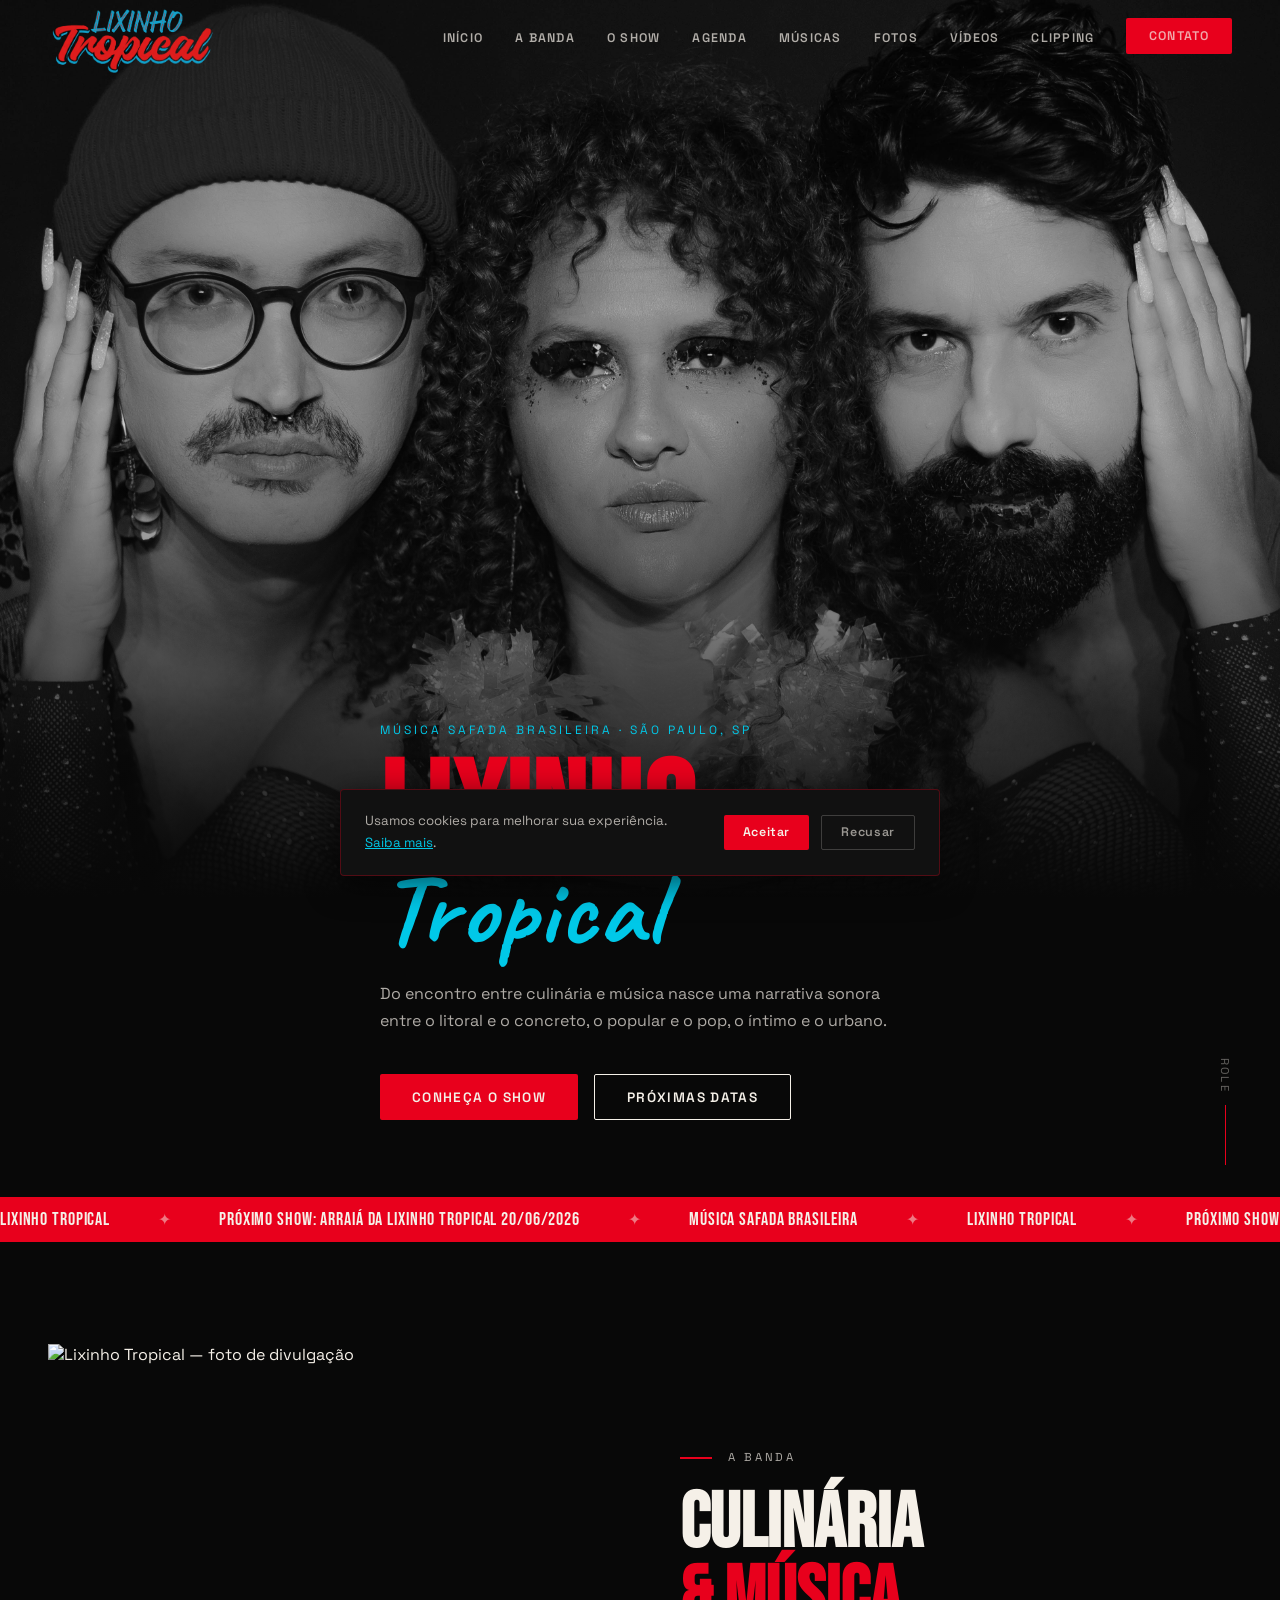
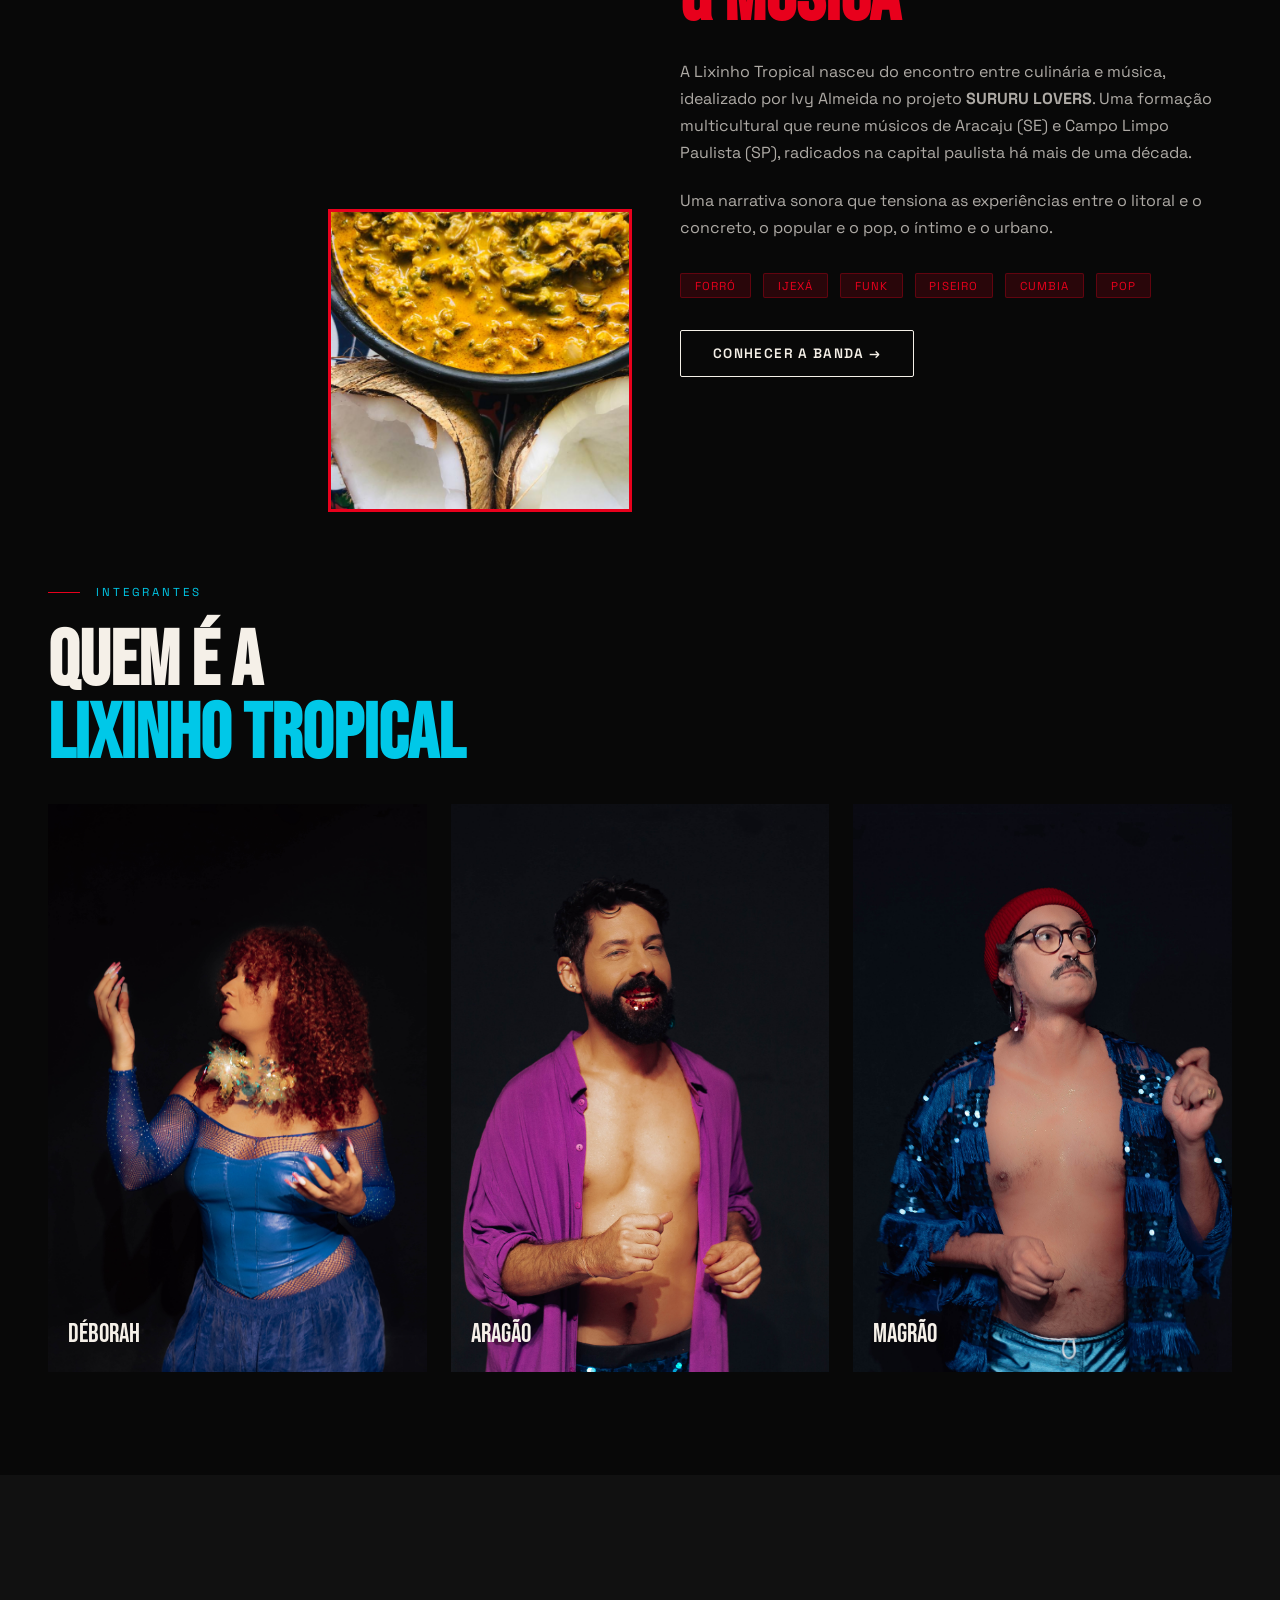
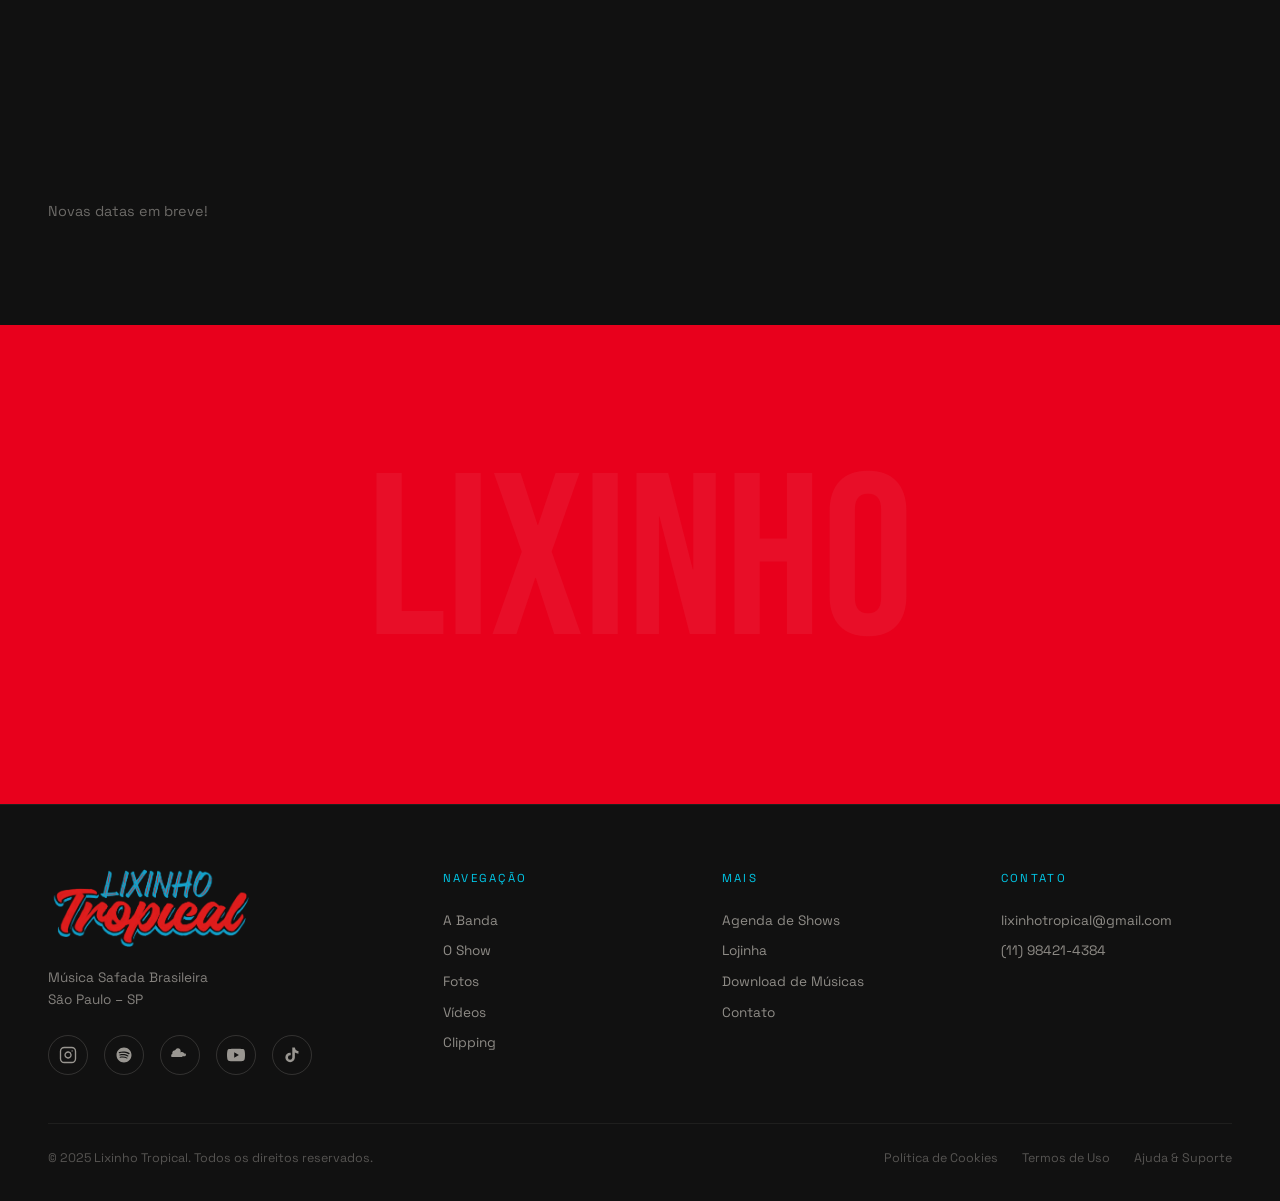
==== commit 8eadb5eb: "atualização agenda" ====
--- a/index.html
+++ b/index.html
@@ -334,15 +334,11 @@
       <span class="ticker-sep">✦</span>
       <span class="ticker-item">Música Safada Brasileira</span>
       <span class="ticker-sep">✦</span>
-      <span class="ticker-item">Próximo Show: Arraiá da Lixinho Tropical 20/06/2026</span>
-      <span class="ticker-sep">✦</span>
-      <span class="ticker-item">Forró · Ijexá · Funk · Piseiro · Cumbia</span>
+      <span class="ticker-item">Lixinho Tropical</span>
       <span class="ticker-sep">✦</span>
       <span class="ticker-item">Próximo Show: Arraiá da Lixinho Tropical 20/06/2026</span>
       <span class="ticker-sep">✦</span>
-      <span class="ticker-item">São Paulo – SP</span>
-      <span class="ticker-sep">✦</span>
-      <span class="ticker-item">Usa-me · Oxe · Me Faz um PIX · Sul Tropical</span>
+      <span class="ticker-item">Música Safada Brasileira</span>
       <span class="ticker-sep">✦</span>
     </div>
   </div>
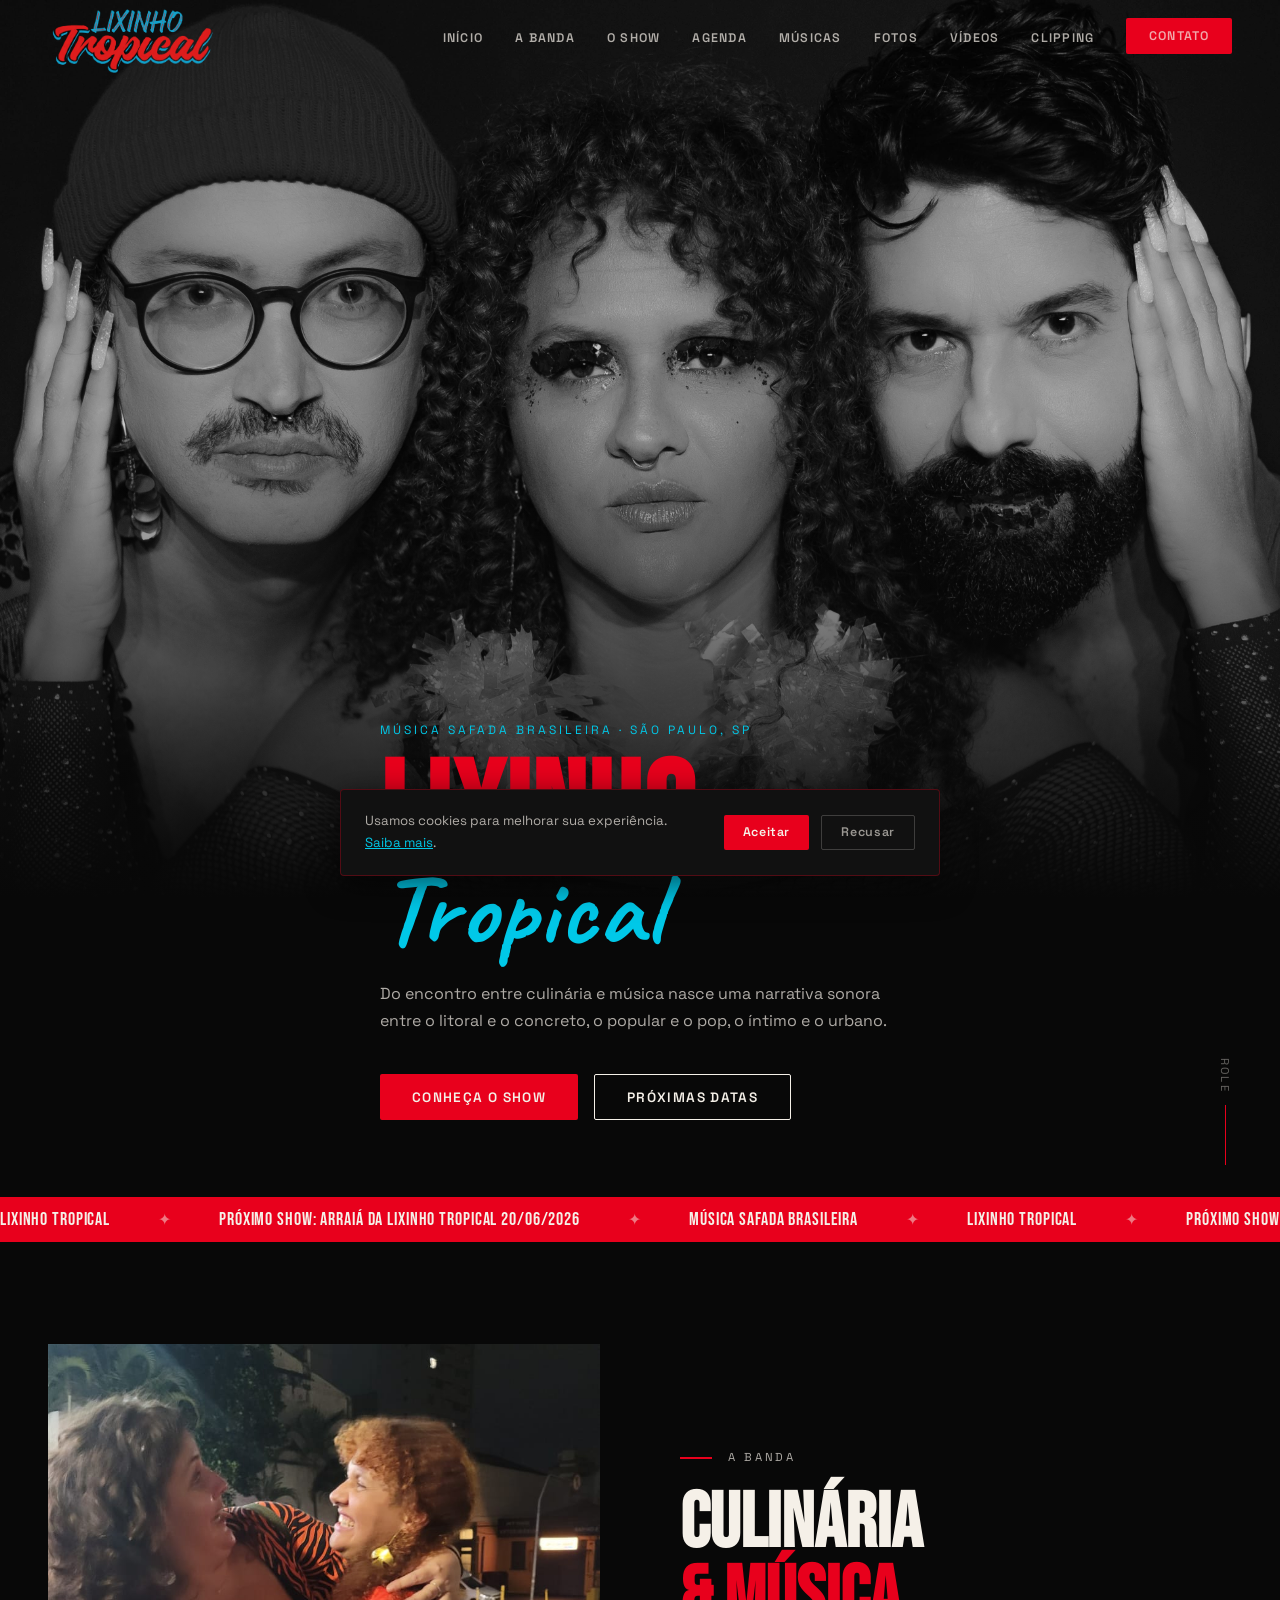
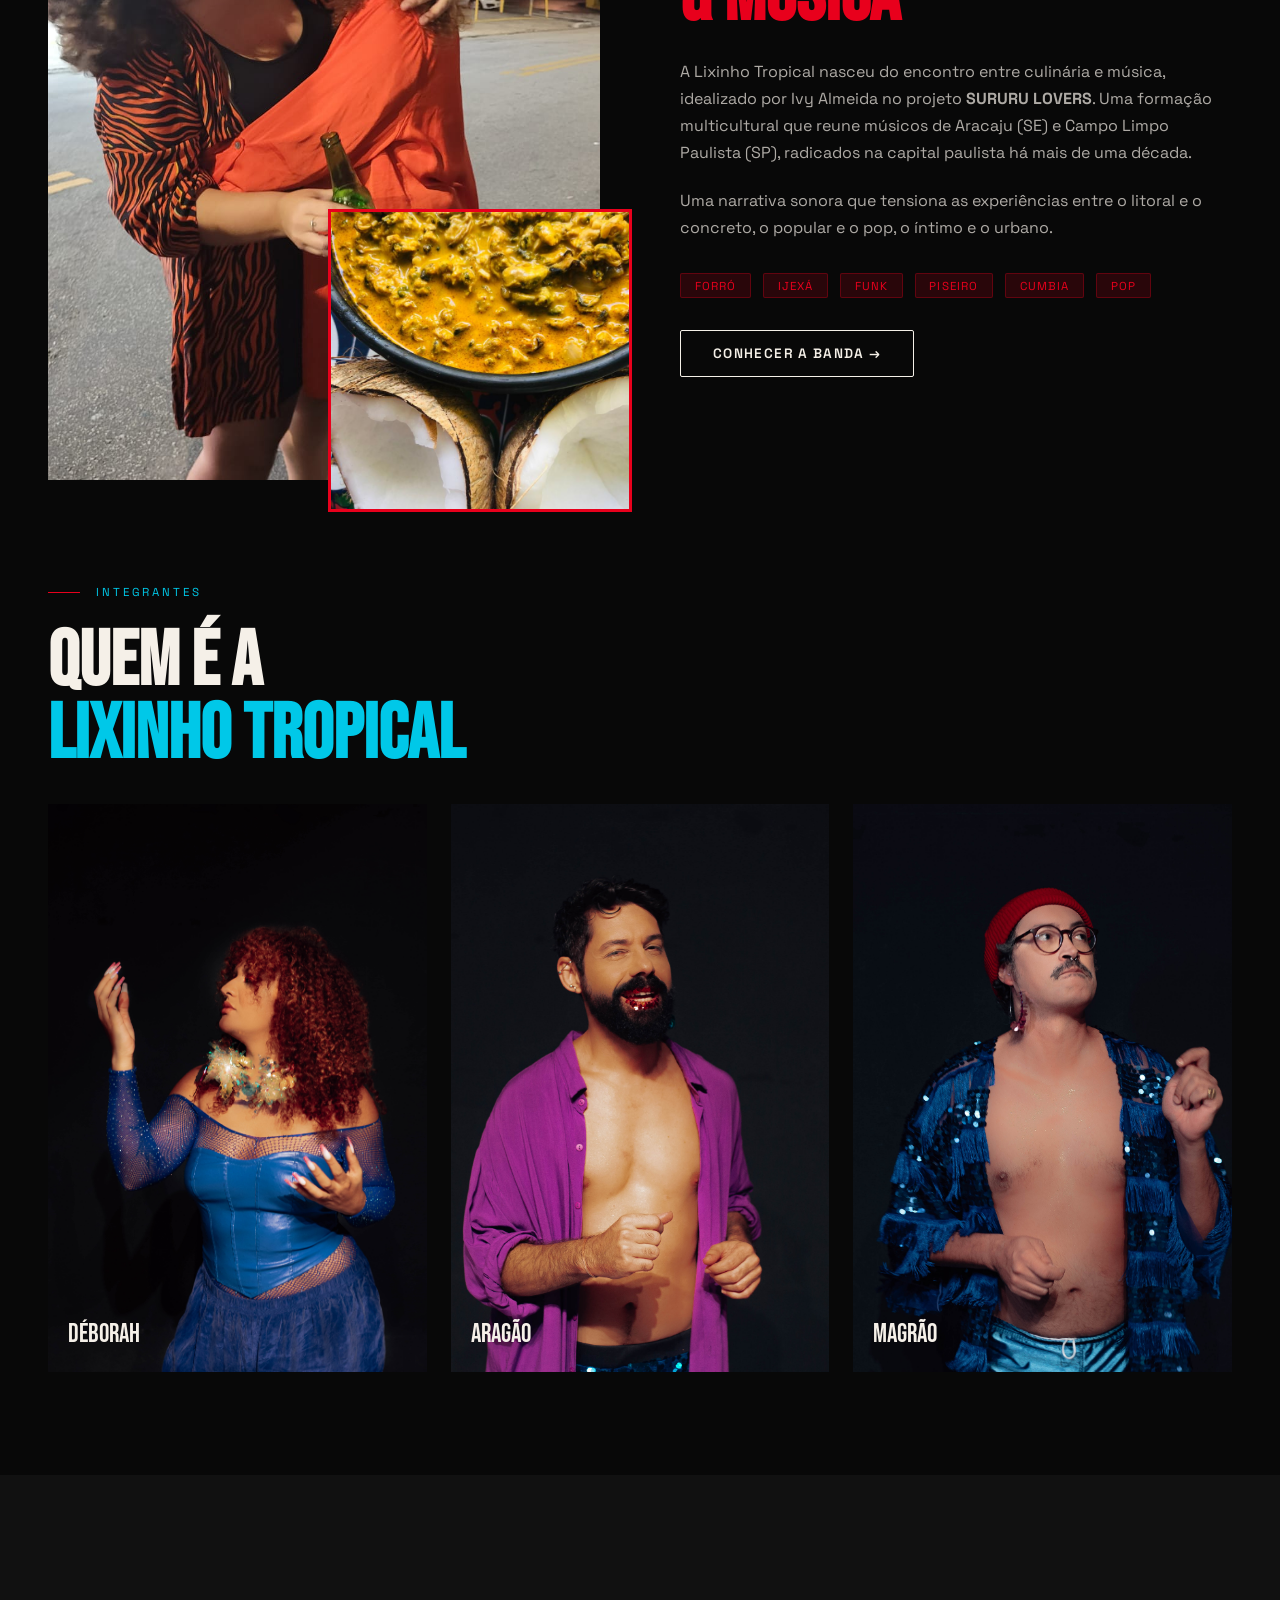
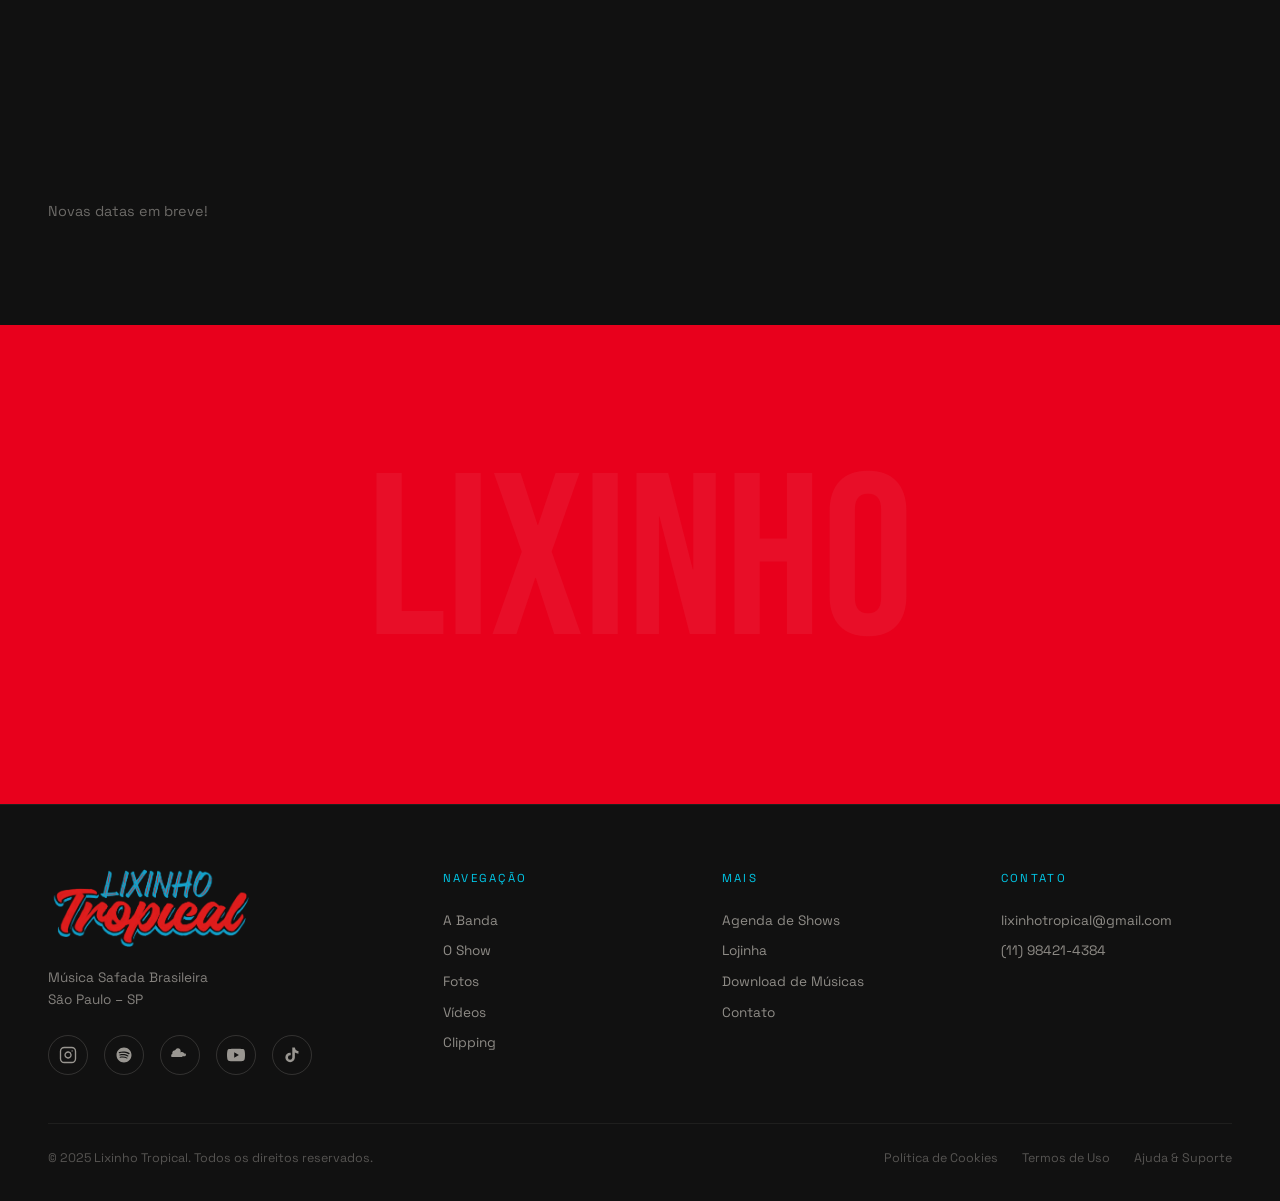
==== commit 11395596: "fotos" ====
--- a/index.html
+++ b/index.html
@@ -348,7 +348,7 @@
     <div class="container">
       <div class="about-split">
         <div class="about-img-wrap" data-reveal>
-          <img class="about-img-main" src="assets/img/lixinho_ivy_01.jpg" alt="Lixinho Tropical — foto de divulgação"
+          <img class="about-img-main" src="assets/img/gabin.jpg" alt="Lixinho Tropical — foto de divulgação"
             loading="lazy">
           <img class="about-img-accent" src="assets/img/sururu.png" alt="Detalhe do show" loading="lazy">
         </div>
@@ -396,7 +396,7 @@
           </div>
         </div>
         <div class="member-card" data-reveal>
-          <img src="assets/img/aragao-solo.jpg" alt="Edézio Aragão — guitarra e bandolim" loading="lazy">
+          <img src="assets/img/aragao_solo.jpg" alt="Edézio Aragão — guitarra e bandolim" loading="lazy">
           <div class="member-always">
             <p class="member-name" style="color:var(--white)">Aragão</p>
           </div>
--- a/css/global.css
+++ b/css/global.css
@@ -17,9 +17,18 @@
   --section-pad: clamp(4rem, 8vw, 8rem);
 }
 
-*, *::before, *::after { box-sizing: border-box; margin: 0; padding: 0; }
-
-html { scroll-behavior: smooth; font-size: 16px; }
+*,
+*::before,
+*::after {
+  box-sizing: border-box;
+  margin: 0;
+  padding: 0;
+}
+
+html {
+  scroll-behavior: smooth;
+  font-size: 16px;
+}
 
 body {
   background: var(--black);
@@ -29,23 +38,71 @@
   cursor: default;
 }
 
-::selection { background: var(--red); color: var(--white); }
-
-a { color: inherit; text-decoration: none; }
-img { display: block; max-width: 100%; }
-button { cursor: pointer; font-family: var(--font-body); border: none; background: none; }
+::selection {
+  background: var(--red);
+  color: var(--white);
+}
+
+a {
+  color: inherit;
+  text-decoration: none;
+}
+
+img {
+  display: block;
+  max-width: 100%;
+}
+
+button {
+  cursor: pointer;
+  font-family: var(--font-body);
+  border: none;
+  background: none;
+}
 
 /* ── SCROLLBAR ── */
-::-webkit-scrollbar { width: 4px; }
-::-webkit-scrollbar-track { background: var(--black); }
-::-webkit-scrollbar-thumb { background: var(--red); border-radius: 2px; }
+::-webkit-scrollbar {
+  width: 4px;
+}
+
+::-webkit-scrollbar-track {
+  background: var(--black);
+}
+
+::-webkit-scrollbar-thumb {
+  background: var(--red);
+  border-radius: 2px;
+}
 
 /* ── TIPOGRAFIA ── */
-h1, .h1 { font-family: var(--font-display); font-size: clamp(4rem, 10vw, 9rem); line-height: 0.9; letter-spacing: 0.01em; }
-h2, .h2 { font-family: var(--font-display); font-size: clamp(2.5rem, 6vw, 5rem); line-height: 0.95; }
-h3, .h3 { font-family: var(--font-display); font-size: clamp(1.5rem, 3vw, 2.5rem); }
-.script { font-family: var(--font-script); }
-p { line-height: 1.7; }
+h1,
+.h1 {
+  font-family: var(--font-display);
+  font-size: clamp(4rem, 10vw, 9rem);
+  line-height: 0.9;
+  letter-spacing: 0.01em;
+}
+
+h2,
+.h2 {
+  font-family: var(--font-display);
+  font-size: clamp(2.5rem, 6vw, 5rem);
+  line-height: 0.95;
+}
+
+h3,
+.h3 {
+  font-family: var(--font-display);
+  font-size: clamp(1.5rem, 3vw, 2.5rem);
+}
+
+.script {
+  font-family: var(--font-script);
+}
+
+p {
+  line-height: 1.7;
+}
 
 /* ── BOTÕES ── */
 .btn {
@@ -60,32 +117,67 @@
   transition: all 0.2s ease;
   border-radius: 2px;
 }
-.btn-red { background: var(--red); color: var(--white); }
-.btn-red:hover { background: #ff0020; transform: translateY(-2px); }
-.btn-outline { border: 1.5px solid var(--white); color: var(--white); }
-.btn-outline:hover { background: var(--white); color: var(--black); }
-.btn-cyan { background: var(--cyan); color: var(--black); }
-.btn-cyan:hover { filter: brightness(1.1); transform: translateY(-2px); }
+
+.btn-red {
+  background: var(--red);
+  color: var(--white);
+}
+
+.btn-red:hover {
+  background: #ff0020;
+  transform: translateY(-2px);
+}
+
+.btn-outline {
+  border: 1.5px solid var(--white);
+  color: var(--white);
+}
+
+.btn-outline:hover {
+  background: var(--white);
+  color: var(--black);
+}
+
+.btn-cyan {
+  background: var(--cyan);
+  color: var(--black);
+}
+
+.btn-cyan:hover {
+  filter: brightness(1.1);
+  transform: translateY(-2px);
+}
 
 /* ── LAYOUT ── */
-.container { max-width: 1280px; margin: 0 auto; padding: 0 clamp(1rem, 4vw, 3rem); }
-.section { padding: var(--section-pad) 0; }
+.container {
+  max-width: 1280px;
+  margin: 0 auto;
+  padding: 0 clamp(1rem, 4vw, 3rem);
+}
+
+.section {
+  padding: var(--section-pad) 0;
+}
 
 /* ── NAV ── */
 #nav {
   position: fixed;
-  top: 0; left: 0; right: 0;
+  top: 0;
+  left: 0;
+  right: 0;
   height: var(--nav-h);
   z-index: 1000;
   display: flex;
   align-items: center;
   transition: background 0.3s, backdrop-filter 0.3s;
 }
+
 #nav.scrolled {
-  background: rgba(8,8,8,0.92);
+  background: rgba(8, 8, 8, 0.92);
   backdrop-filter: blur(12px);
-  border-bottom: 1px solid rgba(232,0,28,0.2);
-}
+  border-bottom: 1px solid rgba(232, 0, 28, 0.2);
+}
+
 .nav-inner {
   width: 100%;
   max-width: 1280px;
@@ -95,37 +187,59 @@
   align-items: center;
   justify-content: space-between;
 }
-.nav-logo img { 
+
+.nav-logo img {
   height: 64px;
   margin-top: 10px;
 }
+
+@media (max-width: 768px) {
+  .nav-logo img {
+    height: 42px;
+  }
+}
+
 .nav-links {
   display: flex;
   align-items: center;
   gap: 2rem;
   list-style: none;
 }
+
 .nav-links a {
   font-size: 0.78rem;
   font-weight: 600;
   letter-spacing: 0.1em;
   text-transform: uppercase;
-  color: rgba(245,240,232,0.7);
+  color: rgba(245, 240, 232, 0.7);
   transition: color 0.2s;
   position: relative;
 }
+
 .nav-links a::after {
   content: '';
   position: absolute;
-  bottom: -4px; left: 0; right: 0;
+  bottom: -4px;
+  left: 0;
+  right: 0;
   height: 1.5px;
   background: var(--red);
   transform: scaleX(0);
   transition: transform 0.2s;
 }
-.nav-links a:hover { color: var(--white); }
-.nav-links a:hover::after { transform: scaleX(1); }
-.nav-cta { font-size: 0.78rem; padding: 0.6rem 1.4rem; }
+
+.nav-links a:hover {
+  color: var(--white);
+}
+
+.nav-links a:hover::after {
+  transform: scaleX(1);
+}
+
+.nav-cta {
+  font-size: 0.78rem;
+  padding: 0.6rem 1.4rem;
+}
 
 .hamburger {
   display: none;
@@ -133,6 +247,7 @@
   gap: 5px;
   width: 28px;
 }
+
 .hamburger span {
   display: block;
   height: 2px;
@@ -144,7 +259,10 @@
 .nav-mobile {
   display: none;
   position: fixed;
-  top: var(--nav-h); left: 0; right: 0; bottom: 0;
+  top: var(--nav-h);
+  left: 0;
+  right: 0;
+  bottom: 0;
   background: var(--black);
   z-index: 999;
   flex-direction: column;
@@ -152,7 +270,11 @@
   justify-content: center;
   gap: 2.5rem;
 }
-.nav-mobile.open { display: flex; }
+
+.nav-mobile.open {
+  display: flex;
+}
+
 .nav-mobile a {
   font-family: var(--font-display);
   font-size: clamp(2rem, 8vw, 3rem);
@@ -160,7 +282,10 @@
   letter-spacing: 0.05em;
   transition: color 0.2s;
 }
-.nav-mobile a:hover { color: var(--red); }
+
+.nav-mobile a:hover {
+  color: var(--red);
+}
 
 /* ── HERO ── */
 .hero {
@@ -171,11 +296,13 @@
   padding-bottom: clamp(3rem, 6vw, 5rem);
   overflow: hidden;
 }
+
 .hero-bg {
   position: absolute;
   inset: 0;
   background: var(--black);
 }
+
 .hero-bg-img {
   position: absolute;
   inset: 0;
@@ -184,12 +311,18 @@
   opacity: 0.45;
   mix-blend-mode: luminosity;
 }
+
 .hero-overlay {
   position: absolute;
   inset: 0;
   background: linear-gradient(to top, var(--black) 25%, transparent 65%);
 }
-.hero-content { position: relative; z-index: 2; }
+
+.hero-content {
+  position: relative;
+  z-index: 2;
+}
+
 .hero-eyebrow {
   font-size: 0.75rem;
   letter-spacing: 0.25em;
@@ -197,16 +330,37 @@
   color: var(--cyan);
   margin-bottom: 1rem;
 }
-.hero-title { margin-bottom: 1.5rem; }
-.hero-title .line-red { color: var(--red); display: block; }
-.hero-title .line-cyan { color: var(--cyan); font-family: var(--font-script); font-size: clamp(3rem, 8vw, 7rem); display: block; margin-top: -0.5rem; }
+
+.hero-title {
+  margin-bottom: 1.5rem;
+}
+
+.hero-title .line-red {
+  color: var(--red);
+  display: block;
+}
+
+.hero-title .line-cyan {
+  color: var(--cyan);
+  font-family: var(--font-script);
+  font-size: clamp(3rem, 8vw, 7rem);
+  display: block;
+  margin-top: -0.5rem;
+}
+
 .hero-sub {
   max-width: 520px;
-  color: rgba(245,240,232,0.7);
+  color: rgba(245, 240, 232, 0.7);
   margin-bottom: 2.5rem;
   font-size: 1rem;
 }
-.hero-actions { display: flex; gap: 1rem; flex-wrap: wrap; }
+
+.hero-actions {
+  display: flex;
+  gap: 1rem;
+  flex-wrap: wrap;
+}
+
 .hero-scroll {
   position: absolute;
   bottom: 2rem;
@@ -215,12 +369,13 @@
   font-size: 0.7rem;
   letter-spacing: 0.2em;
   text-transform: uppercase;
-  color: rgba(245,240,232,0.4);
+  color: rgba(245, 240, 232, 0.4);
   display: flex;
   align-items: center;
   gap: 0.75rem;
   z-index: 2;
 }
+
 .hero-scroll::after {
   content: '';
   display: block;
@@ -240,6 +395,7 @@
   color: var(--cyan);
   margin-bottom: 1.5rem;
 }
+
 .section-label::before {
   content: '';
   display: block;
@@ -253,13 +409,32 @@
   position: relative;
   overflow: hidden;
   background: var(--gray-dark);
-  border: 1px solid rgba(245,240,232,0.06);
+  border: 1px solid rgba(245, 240, 232, 0.06);
   transition: border-color 0.3s, transform 0.3s;
 }
-.card:hover { border-color: rgba(232,0,28,0.3); transform: translateY(-4px); }
-.card-img { width: 100%; aspect-ratio: 3/4; object-fit: cover; opacity: 0.85; transition: opacity 0.3s, transform 0.5s; }
-.card:hover .card-img { opacity: 1; transform: scale(1.03); }
-.card-body { padding: 1.25rem; }
+
+.card:hover {
+  border-color: rgba(232, 0, 28, 0.3);
+  transform: translateY(-4px);
+}
+
+.card-img {
+  width: 100%;
+  aspect-ratio: 3/4;
+  object-fit: cover;
+  opacity: 0.85;
+  transition: opacity 0.3s, transform 0.5s;
+}
+
+.card:hover .card-img {
+  opacity: 1;
+  transform: scale(1.03);
+}
+
+.card-body {
+  padding: 1.25rem;
+}
+
 .card-tag {
   font-size: 0.7rem;
   letter-spacing: 0.15em;
@@ -267,57 +442,137 @@
   color: var(--cyan);
   margin-bottom: 0.5rem;
 }
-.card-title { font-family: var(--font-display); font-size: 1.5rem; margin-bottom: 0.5rem; }
-.card-text { font-size: 0.88rem; color: rgba(245,240,232,0.6); }
+
+.card-title {
+  font-family: var(--font-display);
+  font-size: 1.5rem;
+  margin-bottom: 0.5rem;
+}
+
+.card-text {
+  font-size: 0.88rem;
+  color: rgba(245, 240, 232, 0.6);
+}
 
 /* ── GRID HELPERS ── */
-.grid-2 { display: grid; grid-template-columns: repeat(2, 1fr); gap: 1.5rem; }
-.grid-3 { display: grid; grid-template-columns: repeat(3, 1fr); gap: 1.5rem; }
-.grid-4 { display: grid; grid-template-columns: repeat(4, 1fr); gap: 1.5rem; }
-.grid-auto { display: grid; grid-template-columns: repeat(auto-fill, minmax(260px, 1fr)); gap: 1.5rem; }
+.grid-2 {
+  display: grid;
+  grid-template-columns: repeat(2, 1fr);
+  gap: 1.5rem;
+}
+
+.grid-3 {
+  display: grid;
+  grid-template-columns: repeat(3, 1fr);
+  gap: 1.5rem;
+}
+
+.grid-4 {
+  display: grid;
+  grid-template-columns: repeat(4, 1fr);
+  gap: 1.5rem;
+}
+
+.grid-auto {
+  display: grid;
+  grid-template-columns: repeat(auto-fill, minmax(260px, 1fr));
+  gap: 1.5rem;
+}
 
 /* ── TICKER ── */
-.ticker-wrap { overflow: hidden; background: var(--red); padding: 0.75rem 0; }
+.ticker-wrap {
+  overflow: hidden;
+  background: var(--red);
+  padding: 0.75rem 0;
+}
+
 .ticker-track {
   display: flex;
   gap: 3rem;
   animation: ticker 18s linear infinite;
   white-space: nowrap;
 }
-.ticker-track:hover { animation-play-state: paused; }
+
+.ticker-track:hover {
+  animation-play-state: paused;
+}
+
 .ticker-item {
   font-family: var(--font-display);
   font-size: 1.1rem;
   letter-spacing: 0.05em;
   flex-shrink: 0;
 }
-.ticker-sep { color: rgba(245,240,232,0.5); }
-@keyframes ticker { from { transform: translateX(0); } to { transform: translateX(-50%); } }
+
+.ticker-sep {
+  color: rgba(245, 240, 232, 0.5);
+}
+
+@keyframes ticker {
+  from {
+    transform: translateX(0);
+  }
+
+  to {
+    transform: translateX(-50%);
+  }
+}
 
 /* ── FOOTER ── */
 footer {
   background: var(--gray-dark);
-  border-top: 1px solid rgba(245,240,232,0.06);
+  border-top: 1px solid rgba(245, 240, 232, 0.06);
   padding: 4rem 0 2rem;
 }
+
 .footer-inner {
   display: grid;
   grid-template-columns: 1.5fr 1fr 1fr 1fr;
   gap: 3rem;
   margin-bottom: 3rem;
 }
-.footer-brand img { height: 78px; margin-bottom: 1.25rem; }
-.footer-tagline { font-size: 0.85rem; color: rgba(245,240,232,0.5); line-height: 1.6; max-width: 220px; }
-.footer-socials { display: flex; gap: 1rem; margin-top: 1.5rem; }
+
+.footer-brand img {
+  height: 78px;
+  margin-bottom: 1.25rem;
+}
+
+@media (max-width: 768px) {
+  .footer-brand img {
+    height: 42px;
+  }
+}
+
+.footer-tagline {
+  font-size: 0.85rem;
+  color: rgba(245, 240, 232, 0.5);
+  line-height: 1.6;
+  max-width: 220px;
+}
+
+.footer-socials {
+  display: flex;
+  gap: 1rem;
+  margin-top: 1.5rem;
+}
+
 .footer-social-link {
-  width: 36px; height: 36px;
-  border: 1px solid rgba(245,240,232,0.15);
+  width: 36px;
+  height: 36px;
+  border: 1px solid rgba(245, 240, 232, 0.15);
   border-radius: 50%;
-  display: flex; align-items: center; justify-content: center;
+  display: flex;
+  align-items: center;
+  justify-content: center;
   font-size: 0.9rem;
   transition: all 0.2s;
 }
-.footer-social-link:hover { border-color: var(--red); color: var(--red); }
+
+.footer-social-link:hover {
+  border-color: var(--red);
+  color: var(--red);
+}
+
 .footer-col-title {
   font-size: 0.72rem;
   letter-spacing: 0.2em;
@@ -325,11 +580,26 @@
   color: var(--cyan);
   margin-bottom: 1.25rem;
 }
-.footer-col-links { list-style: none; display: flex; flex-direction: column; gap: 0.6rem; }
-.footer-col-links a { font-size: 0.85rem; color: rgba(245,240,232,0.55); transition: color 0.2s; }
-.footer-col-links a:hover { color: var(--white); }
+
+.footer-col-links {
+  list-style: none;
+  display: flex;
+  flex-direction: column;
+  gap: 0.6rem;
+}
+
+.footer-col-links a {
+  font-size: 0.85rem;
+  color: rgba(245, 240, 232, 0.55);
+  transition: color 0.2s;
+}
+
+.footer-col-links a:hover {
+  color: var(--white);
+}
+
 .footer-bottom {
-  border-top: 1px solid rgba(245,240,232,0.06);
+  border-top: 1px solid rgba(245, 240, 232, 0.06);
   padding-top: 1.5rem;
   display: flex;
   align-items: center;
@@ -337,10 +607,26 @@
   flex-wrap: wrap;
   gap: 1rem;
 }
-.footer-copy { font-size: 0.78rem; color: rgba(245,240,232,0.3); }
-.footer-legal { display: flex; gap: 1.5rem; }
-.footer-legal a { font-size: 0.78rem; color: rgba(245,240,232,0.3); transition: color 0.2s; }
-.footer-legal a:hover { color: var(--white); }
+
+.footer-copy {
+  font-size: 0.78rem;
+  color: rgba(245, 240, 232, 0.3);
+}
+
+.footer-legal {
+  display: flex;
+  gap: 1.5rem;
+}
+
+.footer-legal a {
+  font-size: 0.78rem;
+  color: rgba(245, 240, 232, 0.3);
+  transition: color 0.2s;
+}
+
+.footer-legal a:hover {
+  color: var(--white);
+}
 
 /* ── COOKIE BANNER ── */
 #cookie-banner {
@@ -350,7 +636,7 @@
   transform: translateX(-50%);
   width: min(600px, calc(100% - 2rem));
   background: var(--gray-dark);
-  border: 1px solid rgba(232,0,28,0.3);
+  border: 1px solid rgba(232, 0, 28, 0.3);
   border-radius: 4px;
   padding: 1.25rem 1.5rem;
   display: flex;
@@ -358,15 +644,48 @@
   gap: 1.5rem;
   flex-wrap: wrap;
   z-index: 9999;
-  box-shadow: 0 8px 32px rgba(0,0,0,0.6);
-}
-#cookie-banner p { font-size: 0.83rem; color: rgba(245,240,232,0.7); flex: 1; min-width: 200px; }
-#cookie-banner p a { color: var(--cyan); text-decoration: underline; }
-.cookie-actions { display: flex; gap: 0.75rem; }
-.cookie-actions button { font-size: 0.78rem; padding: 0.55rem 1.2rem; border-radius: 2px; font-weight: 600; letter-spacing: 0.05em; }
-#cookie-accept { background: var(--red); color: var(--white); }
-#cookie-decline { border: 1px solid rgba(245,240,232,0.2); color: rgba(245,240,232,0.6); }
-#cookie-decline:hover { border-color: var(--white); color: var(--white); }
+  box-shadow: 0 8px 32px rgba(0, 0, 0, 0.6);
+}
+
+#cookie-banner p {
+  font-size: 0.83rem;
+  color: rgba(245, 240, 232, 0.7);
+  flex: 1;
+  min-width: 200px;
+}
+
+#cookie-banner p a {
+  color: var(--cyan);
+  text-decoration: underline;
+}
+
+.cookie-actions {
+  display: flex;
+  gap: 0.75rem;
+}
+
+.cookie-actions button {
+  font-size: 0.78rem;
+  padding: 0.55rem 1.2rem;
+  border-radius: 2px;
+  font-weight: 600;
+  letter-spacing: 0.05em;
+}
+
+#cookie-accept {
+  background: var(--red);
+  color: var(--white);
+}
+
+#cookie-decline {
+  border: 1px solid rgba(245, 240, 232, 0.2);
+  color: rgba(245, 240, 232, 0.6);
+}
+
+#cookie-decline:hover {
+  border-color: var(--white);
+  color: var(--white);
+}
 
 /* ── PAGE HEADER ── */
 .page-hero {
@@ -376,6 +695,7 @@
   position: relative;
   overflow: hidden;
 }
+
 .page-hero::after {
   content: attr(data-title);
   position: absolute;
@@ -384,19 +704,32 @@
   transform: translateY(-50%);
   font-family: var(--font-display);
   font-size: 15vw;
-  color: rgba(245,240,232,0.025);
+  color: rgba(245, 240, 232, 0.025);
   pointer-events: none;
   white-space: nowrap;
 }
 
 /* ── FORMULÁRIO ── */
-.form-group { margin-bottom: 1.25rem; }
-.form-label { display: block; font-size: 0.75rem; letter-spacing: 0.1em; text-transform: uppercase; color: rgba(245,240,232,0.5); margin-bottom: 0.5rem; }
-.form-input, .form-select, .form-textarea {
+.form-group {
+  margin-bottom: 1.25rem;
+}
+
+.form-label {
+  display: block;
+  font-size: 0.75rem;
+  letter-spacing: 0.1em;
+  text-transform: uppercase;
+  color: rgba(245, 240, 232, 0.5);
+  margin-bottom: 0.5rem;
+}
+
+.form-input,
+.form-select,
+.form-textarea {
   width: 100%;
   padding: 0.9rem 1rem;
   background: var(--gray-mid);
-  border: 1px solid rgba(245,240,232,0.1);
+  border: 1px solid rgba(245, 240, 232, 0.1);
   color: var(--white);
   font-family: var(--font-body);
   font-size: 0.9rem;
@@ -404,18 +737,95 @@
   transition: border-color 0.2s;
   outline: none;
 }
-.form-input:focus, .form-select:focus, .form-textarea:focus { border-color: var(--red); }
-.form-select option { background: var(--gray-mid); }
-.form-textarea { resize: vertical; min-height: 140px; }
+
+.form-input:focus,
+.form-select:focus,
+.form-textarea:focus {
+  border-color: var(--red);
+}
+
+.form-select option {
+  background: var(--gray-mid);
+}
+
+.form-textarea {
+  resize: vertical;
+  min-height: 140px;
+}
 
 /* ── UTILS ── */
-.text-red { color: var(--red); }
-.text-cyan { color: var(--cyan); }
-.text-muted { color: rgba(245,240,232,0.5); }
-.mt-1 { margin-top: 0.5rem; } .mt-2 { margin-top: 1rem; } .mt-3 { margin-top: 1.5rem; } .mt-4 { margin-top: 2rem; }
-.mb-1 { margin-bottom: 0.5rem; } .mb-2 { margin-bottom: 1rem; } .mb-3 { margin-bottom: 1.5rem; } .mb-4 { margin-bottom: 2rem; }
-.gap-1 { gap: 0.5rem; } .gap-2 { gap: 1rem; }
-.flex { display: flex; } .flex-col { flex-direction: column; } .items-center { align-items: center; } .justify-between { justify-content: space-between; } .wrap { flex-wrap: wrap; }
+.text-red {
+  color: var(--red);
+}
+
+.text-cyan {
+  color: var(--cyan);
+}
+
+.text-muted {
+  color: rgba(245, 240, 232, 0.5);
+}
+
+.mt-1 {
+  margin-top: 0.5rem;
+}
+
+.mt-2 {
+  margin-top: 1rem;
+}
+
+.mt-3 {
+  margin-top: 1.5rem;
+}
+
+.mt-4 {
+  margin-top: 2rem;
+}
+
+.mb-1 {
+  margin-bottom: 0.5rem;
+}
+
+.mb-2 {
+  margin-bottom: 1rem;
+}
+
+.mb-3 {
+  margin-bottom: 1.5rem;
+}
+
+.mb-4 {
+  margin-bottom: 2rem;
+}
+
+.gap-1 {
+  gap: 0.5rem;
+}
+
+.gap-2 {
+  gap: 1rem;
+}
+
+.flex {
+  display: flex;
+}
+
+.flex-col {
+  flex-direction: column;
+}
+
+.items-center {
+  align-items: center;
+}
+
+.justify-between {
+  justify-content: space-between;
+}
+
+.wrap {
+  flex-wrap: wrap;
+}
+
 .tag {
   display: inline-block;
   padding: 0.3rem 0.85rem;
@@ -424,55 +834,191 @@
   text-transform: uppercase;
   border-radius: 2px;
 }
-.tag-red { background: rgba(232,0,28,0.15); border: 1px solid rgba(232,0,28,0.3); color: var(--red); }
-.tag-cyan { background: rgba(0,200,232,0.1); border: 1px solid rgba(0,200,232,0.25); color: var(--cyan); }
-.tag-white { border: 1px solid rgba(245,240,232,0.15); color: rgba(245,240,232,0.6); }
+
+.tag-red {
+  background: rgba(232, 0, 28, 0.15);
+  border: 1px solid rgba(232, 0, 28, 0.3);
+  color: var(--red);
+}
+
+.tag-cyan {
+  background: rgba(0, 200, 232, 0.1);
+  border: 1px solid rgba(0, 200, 232, 0.25);
+  color: var(--cyan);
+}
+
+.tag-white {
+  border: 1px solid rgba(245, 240, 232, 0.15);
+  color: rgba(245, 240, 232, 0.6);
+}
 
 /* ── DIVIDER ── */
-.divider { height: 1px; background: rgba(245,240,232,0.06); margin: 3rem 0; }
-.divider-red { height: 2px; background: var(--red); width: 60px; margin: 1.5rem 0; }
+.divider {
+  height: 1px;
+  background: rgba(245, 240, 232, 0.06);
+  margin: 3rem 0;
+}
+
+.divider-red {
+  height: 2px;
+  background: var(--red);
+  width: 60px;
+  margin: 1.5rem 0;
+}
 
 /* ── ANIMATIONS ── */
-@keyframes fadeUp { from { opacity:0; transform:translateY(30px); } to { opacity:1; transform:translateY(0); } }
-@keyframes fadeIn  { from { opacity:0; } to { opacity:1; } }
-@keyframes glitch1 { 0%,100%{clip-path:inset(0)} 33%{clip-path:inset(10% 0 80%);transform:translateX(-4px)} 66%{clip-path:inset(80% 0 5%);transform:translateX(4px)} }
-@keyframes glitch2 { 0%,100%{clip-path:inset(0)} 25%{clip-path:inset(30% 0 50%);transform:translateX(4px)} 75%{clip-path:inset(60% 0 20%);transform:translateX(-4px)} }
-
-.animate-up { animation: fadeUp 0.7s ease forwards; }
-.animate-in { animation: fadeIn 0.5s ease forwards; }
+@keyframes fadeUp {
+  from {
+    opacity: 0;
+    transform: translateY(30px);
+  }
+
+  to {
+    opacity: 1;
+    transform: translateY(0);
+  }
+}
+
+@keyframes fadeIn {
+  from {
+    opacity: 0;
+  }
+
+  to {
+    opacity: 1;
+  }
+}
+
+@keyframes glitch1 {
+
+  0%,
+  100% {
+    clip-path: inset(0)
+  }
+
+  33% {
+    clip-path: inset(10% 0 80%);
+    transform: translateX(-4px)
+  }
+
+  66% {
+    clip-path: inset(80% 0 5%);
+    transform: translateX(4px)
+  }
+}
+
+@keyframes glitch2 {
+
+  0%,
+  100% {
+    clip-path: inset(0)
+  }
+
+  25% {
+    clip-path: inset(30% 0 50%);
+    transform: translateX(4px)
+  }
+
+  75% {
+    clip-path: inset(60% 0 20%);
+    transform: translateX(-4px)
+  }
+}
+
+.animate-up {
+  animation: fadeUp 0.7s ease forwards;
+}
+
+.animate-in {
+  animation: fadeIn 0.5s ease forwards;
+}
 
 /* ── GLITCH TITLE ── */
-.glitch { position: relative; }
-.glitch::before, .glitch::after {
+.glitch {
+  position: relative;
+}
+
+.glitch::before,
+.glitch::after {
   content: attr(data-text);
   position: absolute;
   inset: 0;
   opacity: 0;
 }
-.glitch:hover::before { color: var(--red); opacity: 0.7; animation: glitch1 0.4s steps(1) infinite; }
-.glitch:hover::after  { color: var(--cyan); opacity: 0.7; animation: glitch2 0.4s steps(1) infinite; }
+
+.glitch:hover::before {
+  color: var(--red);
+  opacity: 0.7;
+  animation: glitch1 0.4s steps(1) infinite;
+}
+
+.glitch:hover::after {
+  color: var(--cyan);
+  opacity: 0.7;
+  animation: glitch2 0.4s steps(1) infinite;
+}
 
 /* ── REDUCED MOTION ── */
 @media (prefers-reduced-motion: reduce) {
-  *, *::before, *::after { animation-duration: 0.01ms !important; transition-duration: 0.01ms !important; }
+
+  *,
+  *::before,
+  *::after {
+    animation-duration: 0.01ms !important;
+    transition-duration: 0.01ms !important;
+  }
 }
 
 /* ── RESPONSIVE ── */
 @media (max-width: 1024px) {
-  .grid-4 { grid-template-columns: repeat(2, 1fr); }
-  .footer-inner { grid-template-columns: 1fr 1fr; }
-}
+  .grid-4 {
+    grid-template-columns: repeat(2, 1fr);
+  }
+
+  .footer-inner {
+    grid-template-columns: 1fr 1fr;
+  }
+}
+
 @media (max-width: 768px) {
-  .nav-links, .nav-cta { display: none; }
-  .hamburger { display: flex; }
-  .grid-2, .grid-3 { grid-template-columns: 1fr; }
-  .grid-4 { grid-template-columns: 1fr 1fr; }
-  .footer-inner { grid-template-columns: 1fr 1fr; gap: 2rem; }
-}
+
+  .nav-links,
+  .nav-cta {
+    display: none;
+  }
+
+  .hamburger {
+    display: flex;
+  }
+
+  .grid-2,
+  .grid-3 {
+    grid-template-columns: 1fr;
+  }
+
+  .grid-4 {
+    grid-template-columns: 1fr 1fr;
+  }
+
+  .footer-inner {
+    grid-template-columns: 1fr 1fr;
+    gap: 2rem;
+  }
+}
+
 @media (max-width: 480px) {
-  .grid-4 { grid-template-columns: 1fr; }
-  .footer-inner { grid-template-columns: 1fr; }
-  .footer-bottom { flex-direction: column; align-items: flex-start; }
+  .grid-4 {
+    grid-template-columns: 1fr;
+  }
+
+  .footer-inner {
+    grid-template-columns: 1fr;
+  }
+
+  .footer-bottom {
+    flex-direction: column;
+    align-items: flex-start;
+  }
 }
 
 /* ── SOCIAL ICON BUTTONS ── */
@@ -482,17 +1028,57 @@
   justify-content: center;
   width: 40px;
   height: 40px;
-  border: 1px solid rgba(245,240,232,0.15);
+  border: 1px solid rgba(245, 240, 232, 0.15);
   border-radius: 50%;
-  color: rgba(245,240,232,0.6);
+  color: rgba(245, 240, 232, 0.6);
   transition: all 0.2s;
   flex-shrink: 0;
 }
-.social-link svg { width: 18px; height: 18px; display: block; }
-.social-link:hover { border-color: var(--red); color: var(--white); background: rgba(232,0,28,0.1); }
-.social-link.social-ig:hover  { border-color: #E1306C; color: #E1306C; background: rgba(225,48,108,.08); }
-.social-link.social-sp:hover  { border-color: #1DB954; color: #1DB954; background: rgba(29,185,84,.08); }
-.social-link.social-sc:hover  { border-color: #FF5500; color: #FF5500; background: rgba(255,85,0,.08); }
-.social-link.social-yt:hover  { border-color: #FF0000; color: #FF0000; background: rgba(255,0,0,.08); }
-.social-link.social-tt:hover  { border-color: #00C8E8; color: #00C8E8; background: rgba(0,200,232,.08); }
-.social-link.social-wa:hover  { border-color: #25D366; color: #25D366; background: rgba(37,211,102,.08); }
+
+.social-link svg {
+  width: 18px;
+  height: 18px;
+  display: block;
+}
+
+.social-link:hover {
+  border-color: var(--red);
+  color: var(--white);
+  background: rgba(232, 0, 28, 0.1);
+}
+
+.social-link.social-ig:hover {
+  border-color: #E1306C;
+  color: #E1306C;
+  background: rgba(225, 48, 108, .08);
+}
+
+.social-link.social-sp:hover {
+  border-color: #1DB954;
+  color: #1DB954;
+  background: rgba(29, 185, 84, .08);
+}
+
+.social-link.social-sc:hover {
+  border-color: #FF5500;
+  color: #FF5500;
+  background: rgba(255, 85, 0, .08);
+}
+
+.social-link.social-yt:hover {
+  border-color: #FF0000;
+  color: #FF0000;
+  background: rgba(255, 0, 0, .08);
+}
+
+.social-link.social-tt:hover {
+  border-color: #00C8E8;
+  color: #00C8E8;
+  background: rgba(0, 200, 232, .08);
+}
+
+.social-link.social-wa:hover {
+  border-color: #25D366;
+  color: #25D366;
+  background: rgba(37, 211, 102, .08);
+}
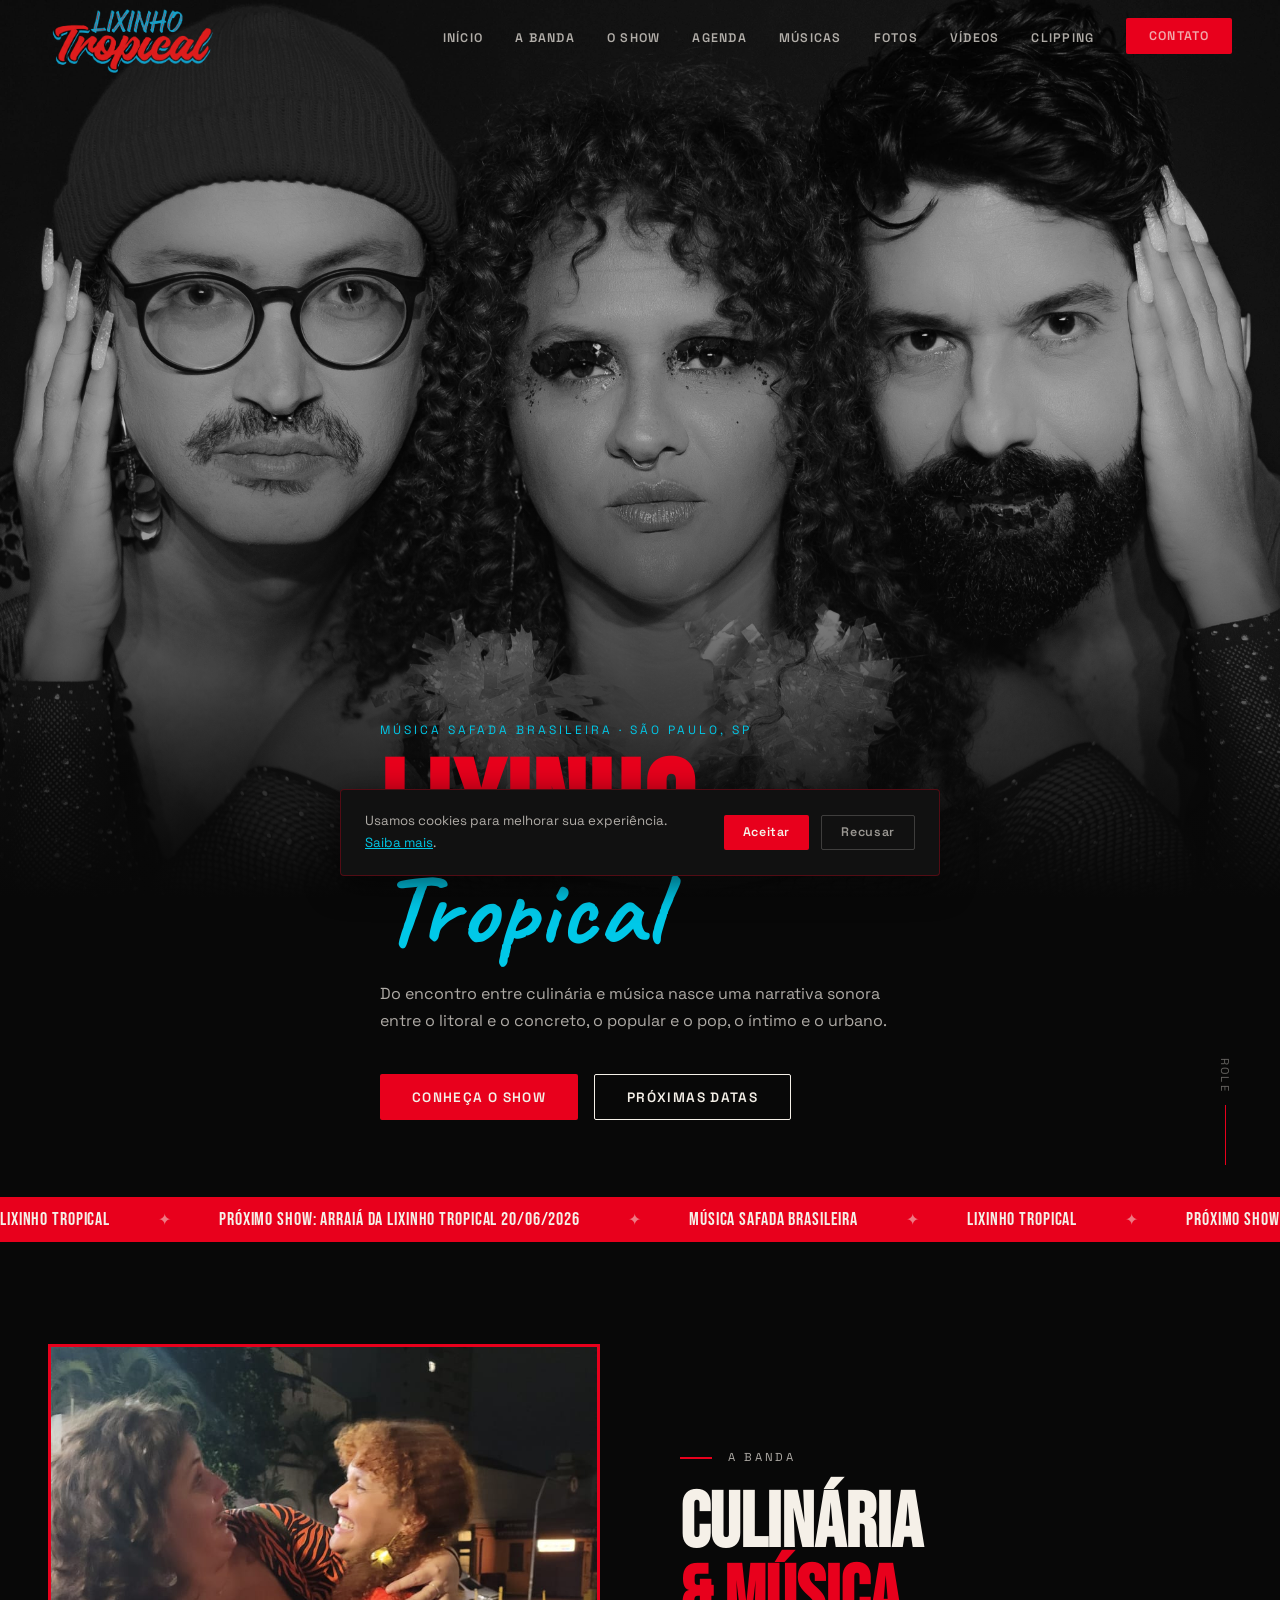
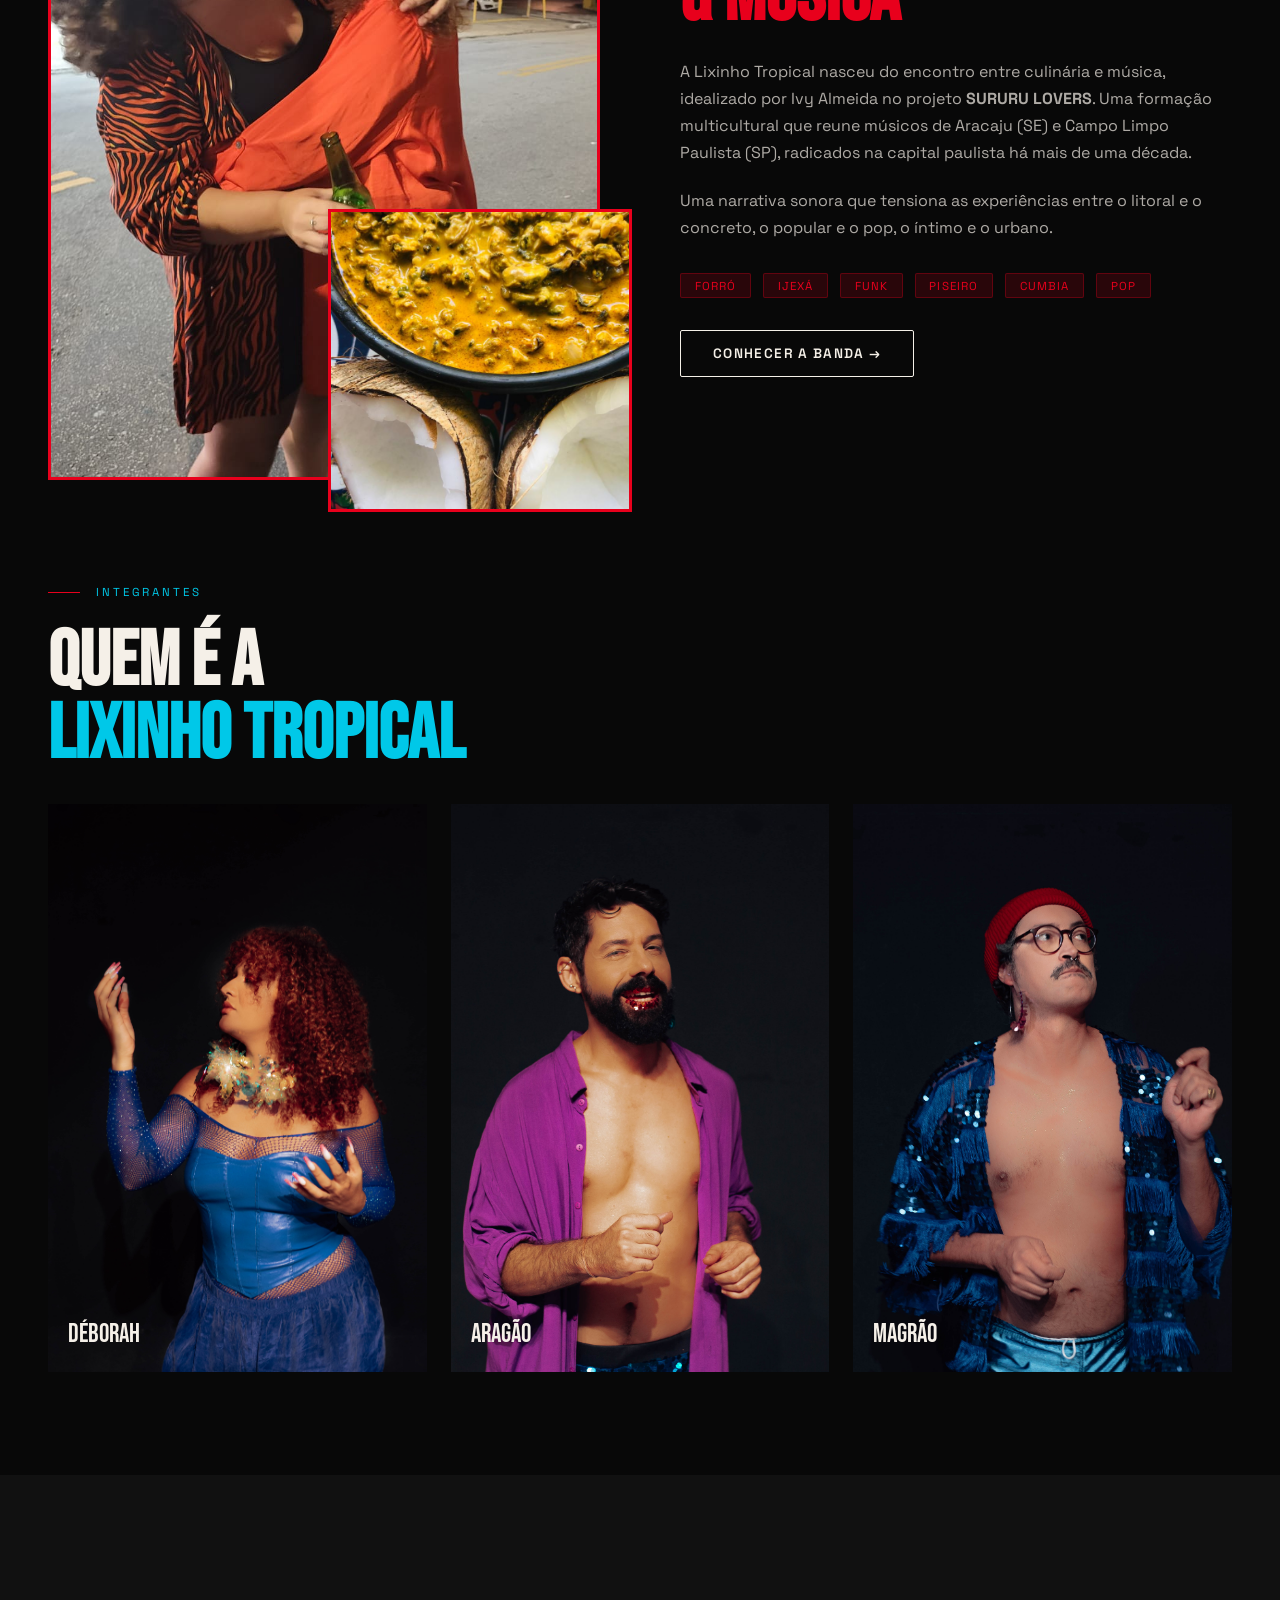
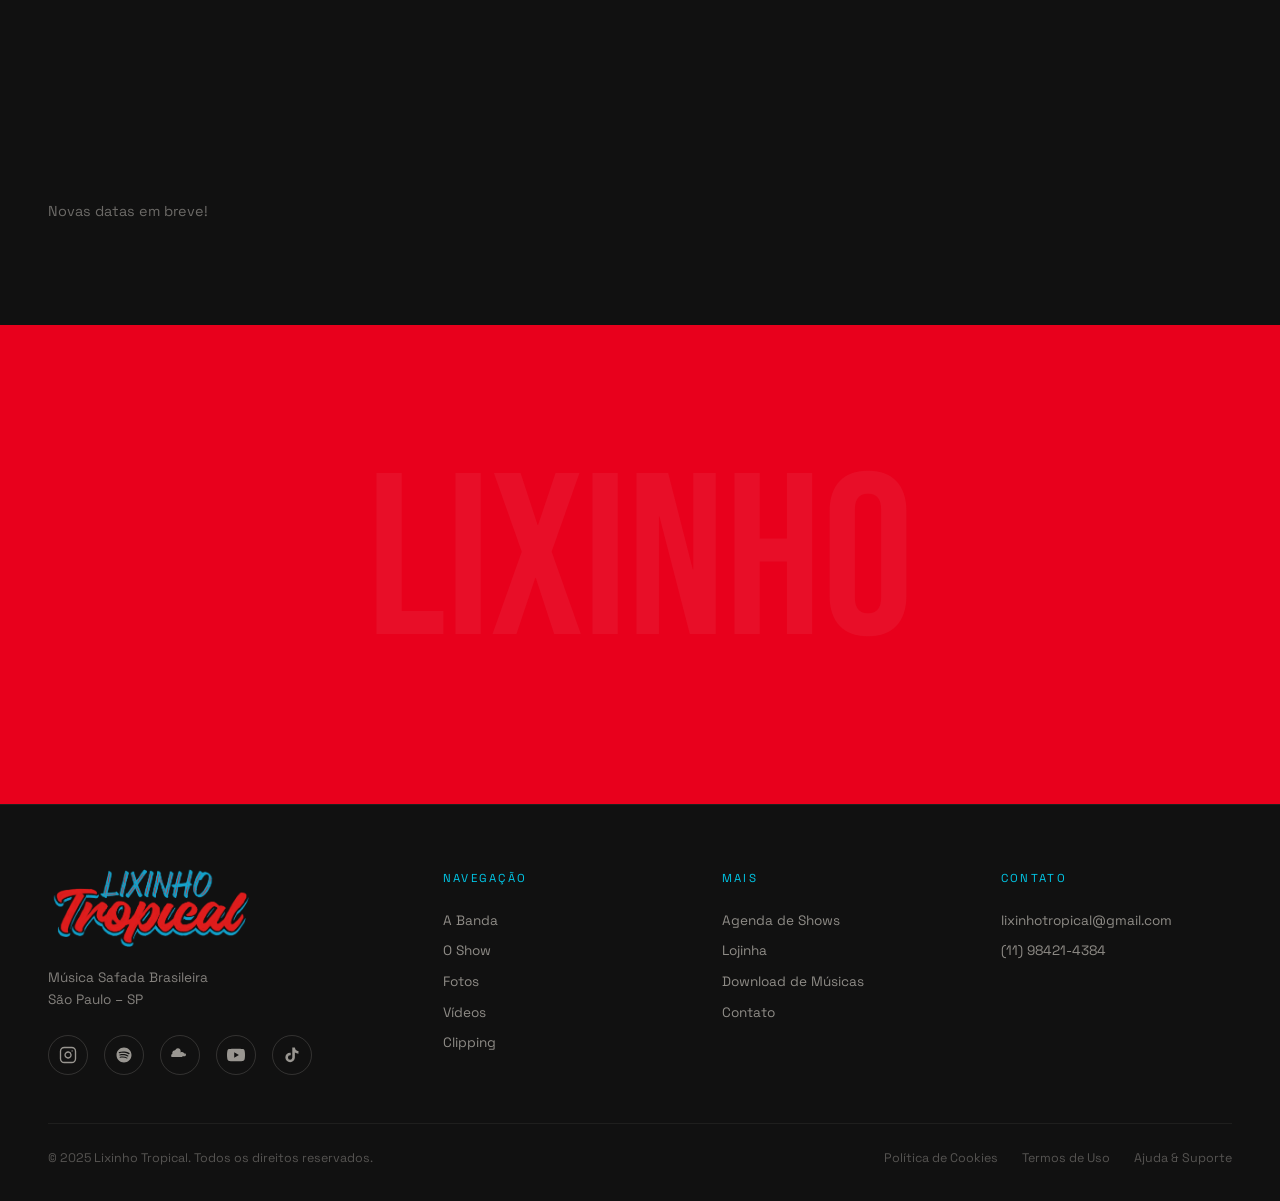
==== commit 8dd82bc4: "sururu borda" ====
--- a/index.html
+++ b/index.html
@@ -41,6 +41,7 @@
       width: 100%;
       aspect-ratio: 3/4;
       object-fit: cover;
+      border: 3px solid var(--red);
     }
 
     .about-img-accent {
@@ -280,7 +281,7 @@
         <li><a href="pages/fotos.html">Fotos</a></li>
         <li><a href="pages/videos.html">Vídeos</a></li>
         <li><a href="pages/clipping.html">Clipping</a></li>
-        <!-- <li><a href="pages/loja.html">Loja</a></li>-->
+        <!--<li><a href="pages/loja.html">Loja</a></li>-->
         <li><a href="pages/contato.html" class="btn btn-red nav-cta">Contato</a></li>
       </ul>
       <button id="hamburger" class="hamburger" aria-label="Abrir menu" aria-expanded="false">
@@ -296,7 +297,7 @@
     <a href="pages/fotos.html">Fotos</a>
     <a href="pages/videos.html">Vídeos</a>
     <a href="pages/clipping.html">Clipping</a>
-    <!-- <a href="pages/loja.html">Loja</a> -->
+    <!--<a href="pages/loja.html">Loja</a>-->
     <a href="pages/musicas.html">Músicas</a>
     <a href="pages/contato.html">Contato</a>
   </div>
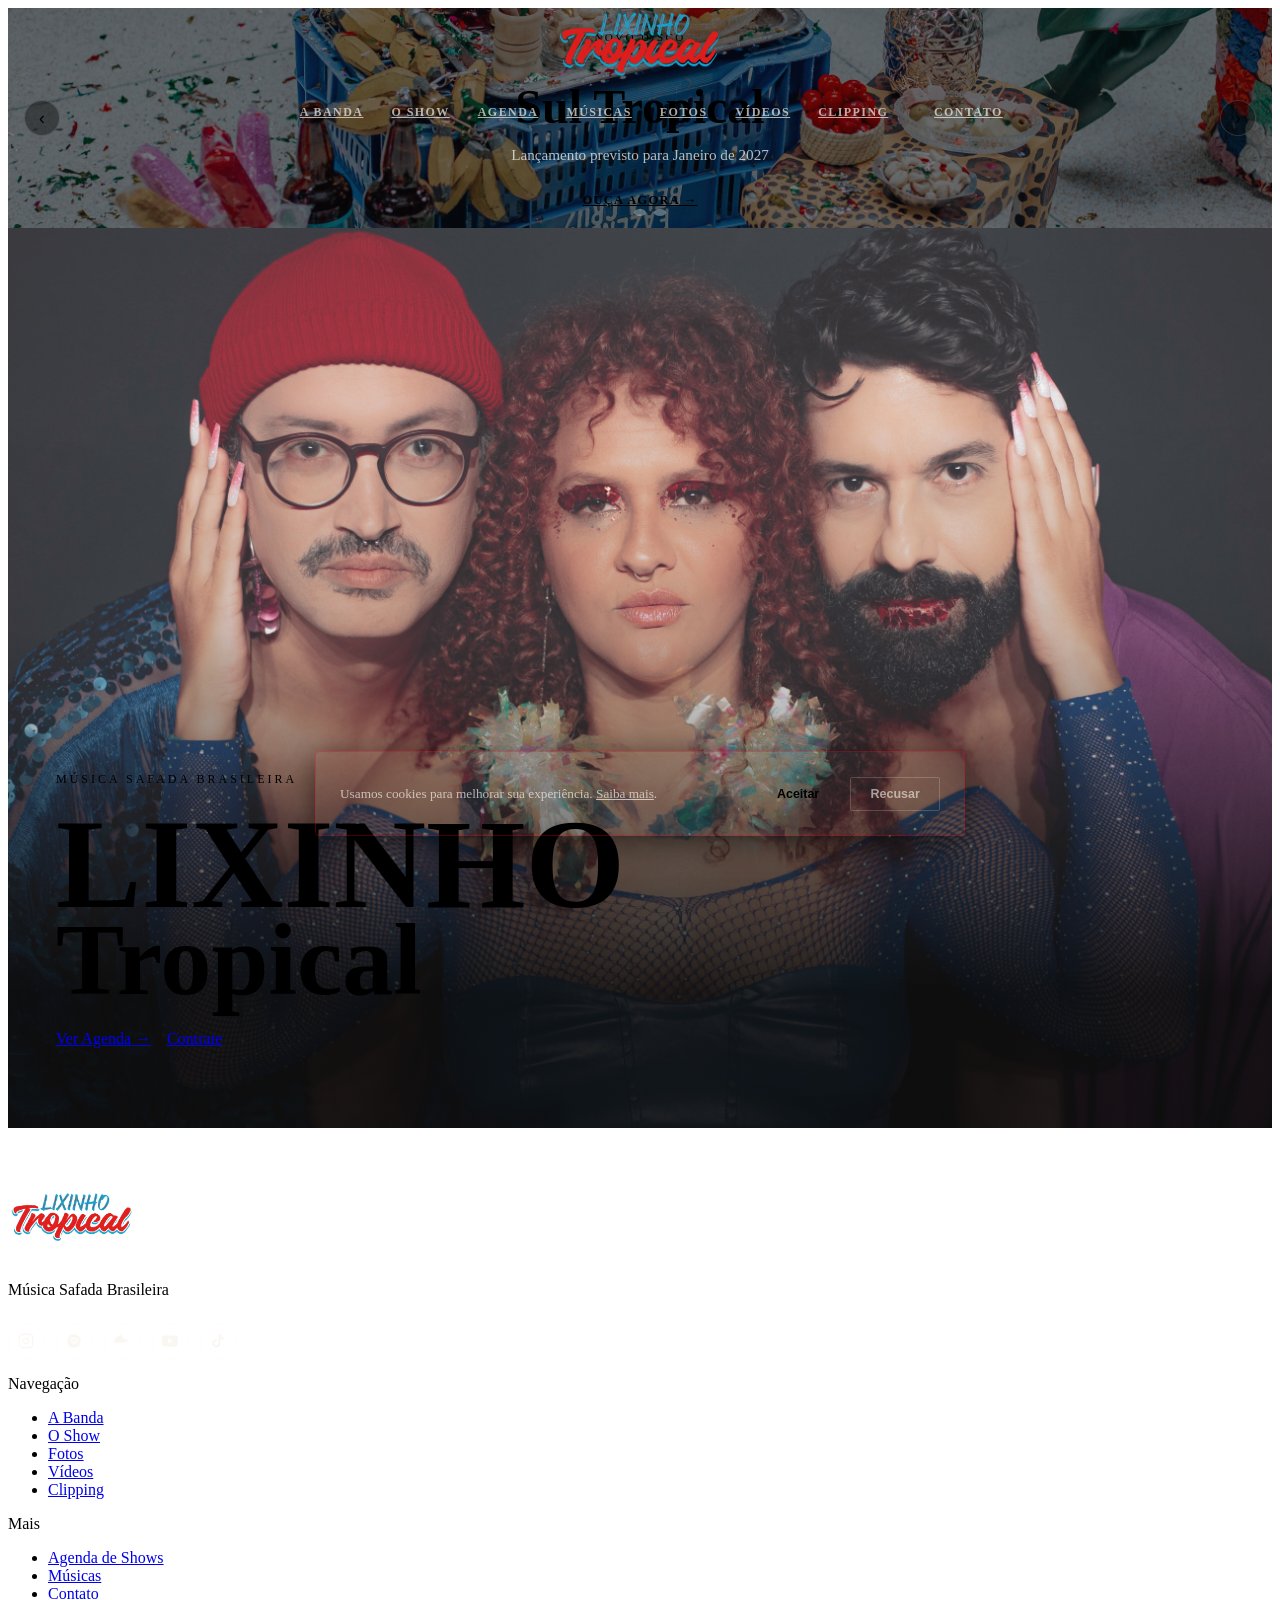
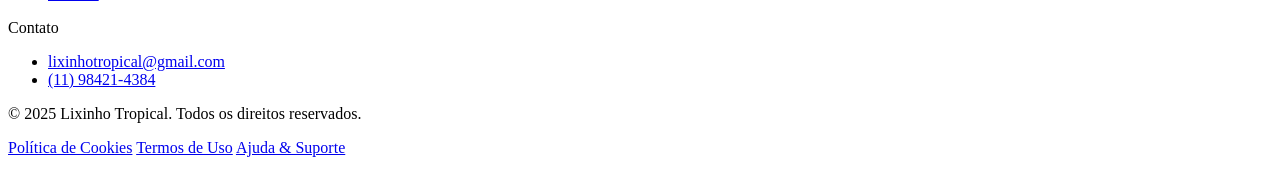
==== commit 4821092a: "Nova paleta, home simplificada, remove cabeçalhos" ====
--- a/index.html
+++ b/index.html
@@ -1,528 +1,529 @@
 <!DOCTYPE html>
 <html lang="pt-BR">
-
 <head>
   <meta charset="UTF-8">
   <meta name="viewport" content="width=device-width, initial-scale=1.0">
-  <meta name="description"
-    content="Lixinho Tropical — Música Safada Brasileira. Forró, Ijexá, Funk, Piseiro e Cumbia. São Paulo, SP.">
+  <meta name="description" content="Lixinho Tropical — Música Safada Brasileira. São Paulo, SP.">
   <title>Lixinho Tropical — Música Safada Brasileira</title>
   <link rel="stylesheet" href="css/global.css">
   <style>
-    /* ── HOME-SPECIFIC ── */
+    /* ── HOME ── */
+    html, body { height: 100%; }
+
+    /* ── NAV centralizado ── */
+    #nav {
+      position: fixed;
+      top: 0; left: 0; right: 0;
+      z-index: 1000;
+      transition: background 0.3s;
+    }
+    #nav.scrolled {
+      background: rgba(8,8,8,0.95);
+      backdrop-filter: blur(12px);
+    }
+    .nav-inner {
+      display: flex;
+      flex-direction: column;
+      align-items: center;
+      padding: 0.75rem clamp(1rem,4vw,3rem) 0;
+    }
+    .nav-logo img { height: 64px; margin-bottom: 0.4rem; }
+    .nav-links-row {
+      display: flex;
+      align-items: center;
+      gap: 1.75rem;
+      list-style: none;
+      flex-wrap: wrap;
+      justify-content: center;
+      padding-bottom: 0.6rem;
+    }
+    .nav-links-row a {
+      font-size: 0.75rem;
+      font-weight: 600;
+      letter-spacing: 0.12em;
+      text-transform: uppercase;
+      color: rgba(245,240,232,0.7);
+      transition: color 0.2s;
+      position: relative;
+    }
+    .nav-links-row a::after {
+      content: '';
+      position: absolute;
+      bottom: -3px; left: 0; right: 0;
+      height: 1.5px;
+      background: var(--red);
+      transform: scaleX(0);
+      transition: transform 0.2s;
+    }
+    .nav-links-row a:hover { color: var(--white); }
+    .nav-links-row a:hover::after { transform: scaleX(1); }
+    .nav-cta-btn {
+      font-size: 0.75rem;
+      padding: 0.45rem 1.1rem;
+      background: var(--red);
+      color: var(--white);
+      font-weight: 600;
+      letter-spacing: 0.08em;
+      text-transform: uppercase;
+      border-radius: 2px;
+      transition: background 0.2s;
+    }
+    .nav-cta-btn:hover { background: #ff0020; }
+
+    /* hamburger fica absoluto no topo direito */
+    .hamburger {
+      display: none;
+      flex-direction: column;
+      gap: 5px;
+      width: 28px;
+      position: absolute;
+      right: clamp(1rem,4vw,3rem);
+      top: 1.1rem;
+    }
+    .hamburger span { display: block; height: 2px; background: var(--white); transition: all 0.3s; }
+
+    /* ── BANNER ROTATIVO ── */
+    #banner {
+      position: relative;
+      width: 100%;
+      overflow: hidden;
+      height: 220px;
+    }
+    .banner-slide {
+      display: none;
+      position: absolute;
+      inset: 0;
+      background-size: cover;
+      background-position: center;
+      align-items: center;
+      justify-content: center;
+      text-align: center;
+    }
+    .banner-slide.active { display: flex; }
+    .banner-slide-overlay {
+      position: absolute;
+      inset: 0;
+      background: rgba(8,8,8,0.55);
+    }
+    .banner-slide-content {
+      position: relative;
+      z-index: 2;
+      padding: 1.5rem;
+    }
+    .banner-slide-tag {
+      font-size: 0.7rem;
+      letter-spacing: 0.2em;
+      text-transform: uppercase;
+      color: var(--cyan);
+      margin-bottom: 0.5rem;
+    }
+    .banner-slide-title {
+      font-family: var(--font-display);
+      font-size: clamp(1.8rem, 4vw, 3rem);
+      color: var(--white);
+      line-height: 1;
+      margin-bottom: 0.5rem;
+    }
+    .banner-slide-sub {
+      font-size: clamp(0.8rem, 1.5vw, 0.95rem);
+      color: rgba(245,240,232,0.75);
+      margin-bottom: 1.25rem;
+    }
+    .banner-slide-btn {
+      display: inline-flex;
+      align-items: center;
+      gap: 0.4rem;
+      padding: 0.55rem 1.4rem;
+      font-size: 0.78rem;
+      font-weight: 600;
+      letter-spacing: 0.1em;
+      text-transform: uppercase;
+      border-radius: 2px;
+      transition: all 0.2s;
+    }
+    .banner-slide-btn.red { background: var(--red); color: var(--white); }
+    .banner-slide-btn.red:hover { background: #ff0020; }
+    .banner-slide-btn.outline { border: 1.5px solid var(--white); color: var(--white); }
+    .banner-slide-btn.outline:hover { background: var(--white); color: var(--black); }
+
+    /* Nav do banner */
+    .banner-nav {
+      position: absolute;
+      bottom: 0.75rem;
+      left: 0; right: 0;
+      display: flex;
+      align-items: center;
+      justify-content: center;
+      gap: 0.5rem;
+      z-index: 10;
+    }
+    .banner-dot {
+      width: 7px; height: 7px;
+      border-radius: 50%;
+      background: rgba(245,240,232,0.35);
+      border: none;
+      cursor: pointer;
+      transition: background 0.2s, transform 0.2s;
+    }
+    .banner-dot.active { background: var(--white); transform: scale(1.3); }
+    .banner-arrow {
+      position: absolute;
+      top: 50%; transform: translateY(-50%);
+      background: rgba(8,8,8,0.4);
+      border: 1px solid rgba(245,240,232,0.15);
+      color: var(--white);
+      width: 36px; height: 36px;
+      border-radius: 50%;
+      display: flex; align-items: center; justify-content: center;
+      font-size: 1.1rem;
+      cursor: pointer;
+      transition: background 0.2s;
+      z-index: 10;
+    }
+    .banner-arrow:hover { background: rgba(232,0,28,0.6); }
+    .banner-arrow.prev { left: 1rem; }
+    .banner-arrow.next { right: 1rem; }
+
+    @media (max-width: 768px) {
+      #banner { height: 180px; }
+      .banner-arrow { display: none; }
+    }
+
+    /* ── HERO ── */
     .hero {
+      position: relative;
       min-height: 100svh;
+      display: flex;
       align-items: flex-end;
     }
-
     .hero-bg-img {
+      position: absolute;
+      inset: 0;
       background-image: url('assets/img/trio_serio.jpg');
+      background-size: cover;
       background-position: center top;
       opacity: 0.8;
     }
-
+    .hero-overlay {
+      position: absolute;
+      inset: 0;
+      background: linear-gradient(to top, rgba(8,8,8,0.88) 15%, rgba(8,8,8,0.1) 55%, transparent 80%);
+    }
     .hero-content {
-      padding-top: 80vh;
-    }
-
-    /* SOBRE - SPLIT */
-    .about-split {
-      display: grid;
-      grid-template-columns: 1fr 1fr;
-      gap: 5rem;
-      align-items: center;
-    }
-
-    .about-img-wrap {
       position: relative;
-    }
-
-    .about-img-main {
+      z-index: 2;
       width: 100%;
-      aspect-ratio: 3/4;
-      object-fit: cover;
-      border: 3px solid var(--red);
-    }
-
-    .about-img-accent {
-      position: absolute;
-      bottom: -2rem;
-      right: -2rem;
-      width: 55%;
-      aspect-ratio: 1;
-      object-fit: cover;
-      border: 3px solid var(--red);
-    }
-
-    .about-text h2 {
-      margin-bottom: 1.5rem;
-    }
-
-    .about-text p {
-      color: rgba(245, 240, 232, 0.7);
-      margin-bottom: 1.25rem;
-    }
-
-    .ritmos {
+      max-width: 1280px;
+      margin: 0 auto;
+      padding: 0 clamp(1rem,4vw,3rem);
+      padding-bottom: 5rem;
+    }
+    .hero-eyebrow {
+      font-size: 0.75rem;
+      letter-spacing: 0.25em;
+      text-transform: uppercase;
+      color: var(--cyan);
+      margin-bottom: 0.75rem;
+    }
+    .hero-title { font-family: var(--font-display); line-height: 0.9; margin-bottom: 1.5rem; }
+    .hero-title .line-red { color: var(--red); display: block; font-size: clamp(4rem,10vw,9rem); }
+    .hero-title .line-cyan { color: var(--cyan); font-family: var(--font-script); font-size: clamp(3rem,8vw,7rem); display: block; margin-top: -0.5rem; }
+    .hero-actions { display: flex; gap: 1rem; flex-wrap: wrap; }
+
+    /* ── FOOTER FIXO ── */
+    #footer-home {
+      position: fixed;
+      bottom: 0; left: 0; right: 0;
+      z-index: 998;
+      background: rgba(8,8,8,0.82);
+      backdrop-filter: blur(10px);
+      border-top: 1px solid rgba(245,240,232,0.07);
+      padding: 0.65rem 0;
+    }
+    .footer-home-inner {
+      max-width: 1280px;
+      margin: 0 auto;
+      padding: 0 clamp(1rem,4vw,3rem);
       display: flex;
-      gap: 0.75rem;
+      align-items: center;
+      justify-content: space-between;
       flex-wrap: wrap;
-      margin: 2rem 0;
-    }
-
-    /* MEMBROS */
-    .members {
-      display: grid;
-      grid-template-columns: repeat(3, 1fr);
-      gap: 1.5rem;
-    }
-
-    .member-card {
-      position: relative;
-      overflow: hidden;
-      cursor: pointer;
-    }
-
-    .member-card img {
-      width: 100%;
-      aspect-ratio: 2/3;
-      object-fit: cover;
-      display: block;
-      transition: transform 0.5s, opacity 0.3s;
-    }
-
-    .member-card:hover img {
-      transform: scale(1.05);
-      opacity: 0.7;
-    }
-
-    .member-info {
-      position: absolute;
-      bottom: 0;
-      left: 0;
-      right: 0;
-      padding: 2rem 1.25rem 1.25rem;
-      background: linear-gradient(to top, rgba(8, 8, 8, 0.95), transparent);
-      transform: translateY(30px);
-      opacity: 0;
-      transition: all 0.3s;
-    }
-
-    .member-card:hover .member-info {
-      transform: translateY(0);
-      opacity: 1;
-    }
-
-    .member-name {
-      font-family: var(--font-display);
-      font-size: 1.6rem;
-    }
-
-    .member-role {
-      font-size: 0.78rem;
-      color: var(--cyan);
-      letter-spacing: 0.12em;
-      text-transform: uppercase;
-    }
-
-    .member-always {
-      position: absolute;
-      bottom: 1rem;
-      left: 1.25rem;
-    }
-
-    /* SHOWS */
-    .shows-teaser {
-      display: grid;
-      grid-template-columns: 1fr 1fr;
-      gap: 1.5rem;
-    }
-
-    .show-item {
-      display: flex;
-      gap: 1.25rem;
-      align-items: flex-start;
-      padding: 1.25rem;
-      background: var(--gray-dark);
-      border: 1px solid rgba(245, 240, 232, 0.06);
-      border-left: 3px solid var(--red);
-      transition: border-color 0.2s, transform 0.2s;
-    }
-
-    .show-item:hover {
-      border-color: var(--cyan);
-      transform: translateX(4px);
-    }
-
-    .show-date {
-      text-align: center;
-      min-width: 52px;
-    }
-
-    .show-date .day {
-      font-family: var(--font-display);
-      font-size: 2.2rem;
-      line-height: 1;
-      color: var(--red);
-    }
-
-    .show-date .month {
+      gap: 0.5rem;
+    }
+    .footer-socials { display: flex; gap: 0.75rem; }
+    .social-link {
+      display: inline-flex; align-items: center; justify-content: center;
+      width: 34px; height: 34px;
+      border: 1px solid rgba(245,240,232,0.15);
+      border-radius: 50%;
+      color: rgba(245,240,232,0.55);
+      transition: all 0.2s;
+    }
+    .social-link svg { width: 16px; height: 16px; display: block; }
+    .social-link:hover { border-color: var(--red); color: var(--white); background: rgba(232,0,28,0.1); }
+    .social-link.social-ig:hover { border-color: #E1306C; color: #E1306C; }
+    .social-link.social-sp:hover { border-color: #1DB954; color: #1DB954; }
+    .social-link.social-sc:hover { border-color: #FF5500; color: #FF5500; }
+    .social-link.social-yt:hover { border-color: #FF0000; color: #FF0000; }
+    .social-link.social-tt:hover { border-color: #00C8E8; color: #00C8E8; }
+    .footer-copy-small {
       font-size: 0.72rem;
-      letter-spacing: 0.15em;
-      text-transform: uppercase;
-      color: rgba(245, 240, 232, 0.5);
-    }
-
-    .show-venue {
-      font-weight: 600;
-      font-size: 0.95rem;
-    }
-
-    .show-city {
-      font-size: 0.8rem;
-      color: rgba(245, 240, 232, 0.5);
-      margin-top: 0.2rem;
-    }
-
-    .show-type {
-      margin-top: 0.5rem;
-    }
-
-    /* CTA BAND */
-    .cta-band {
-      background: var(--red);
-      padding: 5rem 0;
-      text-align: center;
-      position: relative;
-      overflow: hidden;
-    }
-
-    .cta-band::before {
-      content: 'LIXINHO';
-      position: absolute;
-      top: 50%;
-      left: 50%;
-      transform: translate(-50%, -50%);
-      font-family: var(--font-display);
-      font-size: 18vw;
-      color: rgba(245, 240, 232, 0.06);
-      white-space: nowrap;
-      pointer-events: none;
-    }
-
-    .cta-band h2 {
-      margin-bottom: 1rem;
-      position: relative;
-    }
-
-    .cta-band p {
-      color: rgba(245, 240, 232, 0.8);
-      margin-bottom: 2rem;
-      position: relative;
-    }
-
-    .cta-band .btn-outline {
-      border-color: rgba(245, 240, 232, 0.6);
-      position: relative;
-    }
-
+      color: rgba(245,240,232,0.25);
+    }
+    .footer-legal-small { display: flex; gap: 1rem; }
+    .footer-legal-small a { font-size: 0.72rem; color: rgba(245,240,232,0.25); transition: color 0.2s; }
+    .footer-legal-small a:hover { color: var(--white); }
+
+    /* ── MOBILE NAV ── */
+    .nav-mobile {
+      display: none;
+      position: fixed;
+      inset: 0;
+      background: var(--black);
+      z-index: 9999;
+      flex-direction: column;
+      align-items: center;
+      justify-content: center;
+      gap: 2rem;
+    }
+    .nav-mobile.open { display: flex; }
+    .nav-mobile a { font-family: var(--font-display); font-size: clamp(2rem,8vw,3rem); color: var(--white); letter-spacing: 0.05em; transition: color 0.2s; }
+    .nav-mobile a:hover { color: var(--red); }
+    .nav-mobile-close { position: absolute; top: 1.5rem; right: 1.5rem; font-size: 2rem; color: var(--white); background: none; border: none; cursor: pointer; }
+
+    /* ── RESPONSIVE ── */
     @media (max-width: 768px) {
-      .about-split {
-        grid-template-columns: 1fr;
-        gap: 3rem;
-      }
-
-      .about-img-accent {
-        display: none;
-      }
-
-      .members {
-        grid-template-columns: 1fr 1fr;
-      }
-
-      .shows-teaser {
-        grid-template-columns: 1fr;
-      }
-    }
-
-    @media (max-width: 480px) {
-      .members {
-        grid-template-columns: 1fr;
-      }
-    }
-
-    @media (max-width: 768px) {
-      .hero-bg-img {
-        background-position: center top;
-        background-size: 250%;
-      }
-
-      .hero-content {
-        padding-top: 40vh;
-      }
+      html, body { overflow: auto; height: auto; }
+      .nav-links-row { display: none; }
+      .hamburger { display: flex; }
+      .nav-inner { flex-direction: row; justify-content: center; padding: 0.75rem clamp(1rem,4vw,3rem); }
+      .nav-logo img { height: 44px; margin-bottom: 0; }
+      .hero { position: relative; min-height: 100svh; }
+      .hero-bg-img { position: absolute; background-size: 200%; background-position: 30% top; }
+      .hero-content { padding-bottom: 5rem; padding-top: 55vh; }
+      #footer-home { position: relative; }
+      #banner { position: relative; }
+      .footer-home-inner { justify-content: center; flex-direction: column; align-items: center; text-align: center; }
     }
   </style>
 </head>
-
 <body>
 
-  <!-- NAV -->
-  <nav id="nav" role="navigation" aria-label="Menu principal">
-    <div class="nav-inner">
-      <a class="nav-logo" href="index.html" aria-label="Lixinho Tropical – início">
-        <img src="assets/img/logo_cortado.png" alt="Lixinho Tropical">
-      </a>
-      <ul class="nav-links">
-        <li><a href="index.html">Início</a></li>
-        <li><a href="pages/sobre.html">A Banda</a></li>
-        <li><a href="pages/show.html">O Show</a></li>
-        <li><a href="pages/agenda.html">Agenda</a></li>
-        <li><a href="pages/musicas.html">Músicas</a></li>
-        <li><a href="pages/fotos.html">Fotos</a></li>
-        <li><a href="pages/videos.html">Vídeos</a></li>
-        <li><a href="pages/clipping.html">Clipping</a></li>
-        <!--<li><a href="pages/loja.html">Loja</a></li>-->
-        <li><a href="pages/contato.html" class="btn btn-red nav-cta">Contato</a></li>
-      </ul>
-      <button id="hamburger" class="hamburger" aria-label="Abrir menu" aria-expanded="false">
-        <span></span><span></span><span></span>
-      </button>
+<!-- NAV CENTRALIZADO -->
+<nav id="nav" role="navigation" aria-label="Menu principal">
+  <div class="nav-inner" style="position:relative">
+    <a href="index.html" aria-label="Início">
+      <img class="nav-logo" src="assets/img/logo_cortado.png" alt="Lixinho Tropical" style="height:64px;margin-bottom:0.4rem">
+    </a>
+    <ul class="nav-links-row">
+      <li><a href="pages/sobre.html">A Banda</a></li>
+      <li><a href="pages/show.html">O Show</a></li>
+      <li><a href="pages/agenda.html">Agenda</a></li>
+      <li><a href="pages/musicas.html">Músicas</a></li>
+      <li><a href="pages/fotos.html">Fotos</a></li>
+      <li><a href="pages/videos.html">Vídeos</a></li>
+      <li><a href="pages/clipping.html">Clipping</a></li>
+      <li><a href="pages/contato.html" class="nav-cta-btn">Contato</a></li>
+    </ul>
+    <button id="hamburger" class="hamburger" aria-label="Abrir menu" aria-expanded="false">
+      <span></span><span></span><span></span>
+    </button>
+  </div>
+</nav>
+
+<!-- MOBILE NAV -->
+<div id="mobile-nav" class="nav-mobile" role="dialog" aria-label="Menu mobile">
+  <button class="nav-mobile-close" id="mobile-nav-close" aria-label="Fechar menu">✕</button>
+  <a href="pages/sobre.html">A Banda</a>
+  <a href="pages/show.html">O Show</a>
+  <a href="pages/agenda.html">Agenda</a>
+  <a href="pages/musicas.html">Músicas</a>
+  <a href="pages/fotos.html">Fotos</a>
+  <a href="pages/videos.html">Vídeos</a>
+  <a href="pages/clipping.html">Clipping</a>
+  <a href="pages/contato.html">Contato</a>
+</div>
+
+<!-- BANNER ROTATIVO -->
+<div id="banner">
+
+  <!-- Slide 1: Sul Tropical -->
+  <div class="banner-slide active" style="background-image:url('assets/img/foto-trio-03.jpg')">
+    <div class="banner-slide-overlay"></div>
+    <div class="banner-slide-content">
+      <p class="banner-slide-tag">Novo Disco</p>
+      <h2 class="banner-slide-title">Sul Tropical</h2>
+      <p class="banner-slide-sub">Lançamento previsto para Janeiro de 2027</p>
+      <a href="pages/musicas.html" class="banner-slide-btn red">Ouça agora →</a>
     </div>
-  </nav>
-  <div id="mobile-nav" class="nav-mobile" role="dialog" aria-label="Menu mobile">
-    <a href="index.html">Início</a>
-    <a href="pages/sobre.html">A Banda</a>
-    <a href="pages/show.html">O Show</a>
-    <a href="pages/agenda.html">Agenda</a>
-    <a href="pages/fotos.html">Fotos</a>
-    <a href="pages/videos.html">Vídeos</a>
-    <a href="pages/clipping.html">Clipping</a>
-    <!--<a href="pages/loja.html">Loja</a>-->
-    <a href="pages/musicas.html">Músicas</a>
-    <a href="pages/contato.html">Contato</a>
-  </div>
-
-  <!-- HERO -->
-  <section class="hero" aria-label="Apresentação">
-    <div class="hero-bg">
-      <div class="hero-bg-img" role="img" aria-label="Lixinho Tropical em show"></div>
-      <div class="hero-overlay"></div>
+  </div>
+
+  <!-- Slide 2: Financiamento Coletivo -->
+  <div class="banner-slide" style="background-image:url('assets/img/banda-brinde.jpg')">
+    <div class="banner-slide-overlay"></div>
+    <div class="banner-slide-content">
+      <p class="banner-slide-tag">Financiamento Coletivo</p>
+      <h2 class="banner-slide-title">Apoie a<br>Lixinho Tropical!</h2>
+      <p class="banner-slide-sub">Ajude a banda a gravar o novo álbum</p>
+      <a href="pages/contato.html" class="banner-slide-btn outline">Saiba mais →</a>
     </div>
-    <div class="container hero-content">
-      <p class="hero-eyebrow" data-reveal>Música Safada Brasileira · São Paulo, SP</p>
-      <h1 class="hero-title glitch" data-text="LIXINHO TROPICAL" data-reveal>
-        <span class="line-red">LIXINHO</span>
-        <span class="line-cyan">Tropical</span>
-      </h1>
-      <p class="hero-sub" data-reveal>
-        Do encontro entre culinária e música nasce uma narrativa sonora entre o litoral e o concreto, o popular e o pop,
-        o íntimo e o urbano.
-      </p>
-      <div class="hero-actions" data-reveal>
-        <a href="pages/show.html" class="btn btn-red">Conheça o Show</a>
-        <a href="pages/agenda.html" class="btn btn-outline">Próximas Datas</a>
+  </div>
+
+  <!-- Slide 3: Agenda -->
+  <div class="banner-slide" style="background-image:url('assets/img/foto-trio-04.jpg')">
+    <div class="banner-slide-overlay"></div>
+    <div class="banner-slide-content">
+      <p class="banner-slide-tag">Agenda de Shows</p>
+      <h2 class="banner-slide-title">Próximas<br>Datas</h2>
+      <p class="banner-slide-sub">Arraiá · Baile Brega do Lobo · Casa de Francisca</p>
+      <a href="pages/agenda.html" class="banner-slide-btn red">Ver Agenda →</a>
+    </div>
+  </div>
+
+  <!-- Controles -->
+  <button class="banner-arrow prev" id="banner-prev" aria-label="Anterior">‹</button>
+  <button class="banner-arrow next" id="banner-next" aria-label="Próximo">›</button>
+  <div class="banner-nav" id="banner-dots"></div>
+</div>
+
+<!-- HERO -->
+<section class="hero" aria-label="Lixinho Tropical">
+  <div class="hero-bg-img" role="img" aria-label="Lixinho Tropical"></div>
+  <div class="hero-overlay"></div>
+  <div class="hero-content">
+    <p class="hero-eyebrow">Música Safada Brasileira</p>
+    <h1 class="hero-title">
+      <span class="line-red">LIXINHO</span>
+      <span class="line-cyan">Tropical</span>
+    </h1>
+    <div class="hero-actions">
+      <a href="pages/agenda.html" class="btn btn-red">Ver Agenda →</a>
+      <a href="pages/contato.html" class="btn btn-outline">Contrate</a>
+    </div>
+  </div>
+</section>
+
+<!-- FOOTER COMPLETO -->
+<footer style="background:var(--gray-dark);border-top:1px solid rgba(245,240,232,0.06);padding:4rem 0 2rem">
+  <div class="container">
+    <div class="footer-inner">
+      <div class="footer-brand">
+        <img src="assets/img/logo_cortado.png" alt="Lixinho Tropical" style="height:48px;margin-bottom:1.25rem">
+        <p class="footer-tagline">Música Safada Brasileira</p>
+        <div class="footer-socials" style="margin-top:1.5rem">
+          <a href="https://www.instagram.com/lixinhotropical/" class="social-link social-ig" aria-label="Instagram" target="_blank" rel="noopener"><span data-social-icon="instagram"></span></a>
+          <a href="https://open.spotify.com/intl-pt/artist/3noX4LW5rgdaEjRDBNDcei" class="social-link social-sp" aria-label="Spotify" target="_blank" rel="noopener"><span data-social-icon="spotify"></span></a>
+          <a href="https://soundcloud.com/lixinho-tropical" class="social-link social-sc" aria-label="SoundCloud" target="_blank" rel="noopener"><span data-social-icon="soundcloud"></span></a>
+          <a href="https://www.youtube.com/@lixinhotropical" class="social-link social-yt" aria-label="YouTube" target="_blank" rel="noopener"><span data-social-icon="youtube"></span></a>
+          <a href="https://www.tiktok.com/@lixinhotropical" class="social-link social-tt" aria-label="TikTok" target="_blank" rel="noopener"><span data-social-icon="tiktok"></span></a>
+        </div>
+      </div>
+      <div>
+        <p class="footer-col-title">Navegação</p>
+        <ul class="footer-col-links">
+          <li><a href="pages/sobre.html">A Banda</a></li>
+          <li><a href="pages/show.html">O Show</a></li>
+          <li><a href="pages/fotos.html">Fotos</a></li>
+          <li><a href="pages/videos.html">Vídeos</a></li>
+          <li><a href="pages/clipping.html">Clipping</a></li>
+        </ul>
+      </div>
+      <div>
+        <p class="footer-col-title">Mais</p>
+        <ul class="footer-col-links">
+          <li><a href="pages/agenda.html">Agenda de Shows</a></li>
+          <li><a href="pages/musicas.html">Músicas</a></li>
+          <li><a href="pages/contato.html">Contato</a></li>
+        </ul>
+      </div>
+      <div>
+        <p class="footer-col-title">Contato</p>
+        <ul class="footer-col-links">
+          <li><a href="mailto:lixinhotropical@gmail.com">lixinhotropical@gmail.com</a></li>
+          <li><a href="https://wa.me/5511984214384" target="_blank" rel="noopener">(11) 98421-4384</a></li>
+        </ul>
       </div>
     </div>
-    <span class="hero-scroll" aria-hidden="true">Role</span>
-  </section>
-
-  <!-- TICKER -->
-  <div class="ticker-wrap" aria-hidden="true">
-    <div class="ticker-track">
-      <span class="ticker-item">Lixinho Tropical</span>
-      <span class="ticker-sep">✦</span>
-      <span class="ticker-item">Próximo Show: Arraiá da Lixinho Tropical 20/06/2026</span>
-      <span class="ticker-sep">✦</span>
-      <span class="ticker-item">Música Safada Brasileira</span>
-      <span class="ticker-sep">✦</span>
-      <span class="ticker-item">Lixinho Tropical</span>
-      <span class="ticker-sep">✦</span>
-      <span class="ticker-item">Próximo Show: Arraiá da Lixinho Tropical 20/06/2026</span>
-      <span class="ticker-sep">✦</span>
-      <span class="ticker-item">Música Safada Brasileira</span>
-      <span class="ticker-sep">✦</span>
+    <div class="footer-bottom">
+      <p class="footer-copy">© 2025 Lixinho Tropical. Todos os direitos reservados.</p>
+      <nav class="footer-legal">
+        <a href="pages/cookies.html">Política de Cookies</a>
+        <a href="pages/termos.html">Termos de Uso</a>
+        <a href="pages/suporte.html">Ajuda & Suporte</a>
+      </nav>
     </div>
   </div>
-
-  <!-- SOBRE -->
-  <section class="section" aria-label="Sobre a banda">
-    <div class="container">
-      <div class="about-split">
-        <div class="about-img-wrap" data-reveal>
-          <img class="about-img-main" src="assets/img/gabin.jpg" alt="Lixinho Tropical — foto de divulgação"
-            loading="lazy">
-          <img class="about-img-accent" src="assets/img/sururu.png" alt="Detalhe do show" loading="lazy">
-        </div>
-        <div class="about-text">
-          <p class="section-label" data-reveal>A Banda</p>
-          <h2 data-reveal>Culinária<br><span class="text-red">&amp; Música</span></h2>
-          <p data-reveal>
-            A Lixinho Tropical nasceu do encontro entre culinária e música, idealizado por Ivy Almeida no projeto
-            <strong>SURURU LOVERS</strong>. Uma formação multicultural que reune músicos de Aracaju (SE) e Campo Limpo
-            Paulista
-            (SP), radicados na capital paulista há mais de uma década.
-          </p>
-          <p data-reveal>
-            Uma narrativa sonora que tensiona as experiências entre o litoral e o concreto, o popular e o pop, o íntimo
-            e o urbano.
-          </p>
-          <div class="ritmos" data-reveal>
-            <span class="tag tag-red">Forró</span>
-            <span class="tag tag-red">Ijexá</span>
-            <span class="tag tag-red">Funk</span>
-            <span class="tag tag-red">Piseiro</span>
-            <span class="tag tag-red">Cumbia</span>
-            <span class="tag tag-red">Pop</span>
-          </div>
-          <a href="pages/sobre.html" class="btn btn-outline" data-reveal>Conhecer a banda →</a>
-        </div>
-      </div>
-    </div>
-  </section>
-
-  <!-- MEMBROS -->
-  <section class="section" style="padding-top:0" aria-label="Integrantes">
-    <div class="container">
-      <p class="section-label" data-reveal>Integrantes</p>
-      <h2 class="mb-4" data-reveal>Quem é a<br><span class="text-cyan">Lixinho Tropical</span></h2>
-      <div class="members">
-        <div class="member-card" data-reveal>
-          <img src="assets/img/deborah_solo_03.jpg" alt="Déborah Costa — vocal e compositora" loading="lazy">
-          <div class="member-always">
-            <p class="member-name" style="color:var(--white)">Déborah</p>
-          </div>
-          <div class="member-info">
-            <p class="member-role">Vocal</p>
-            <p class="member-name">Déborah Costa</p>
-          </div>
-        </div>
-        <div class="member-card" data-reveal>
-          <img src="assets/img/aragao_solo.jpg" alt="Edézio Aragão — guitarra e bandolim" loading="lazy">
-          <div class="member-always">
-            <p class="member-name" style="color:var(--white)">Aragão</p>
-          </div>
-          <div class="member-info">
-            <p class="member-role">Guitarra · Vocal</p>
-            <p class="member-name">Edézio 'Aragão'</p>
-          </div>
-        </div>
-        <div class="member-card" data-reveal>
-          <img src="assets/img/magrao_solo.jpg" alt="Filipe Magrão — baixo e synth" loading="lazy">
-          <div class="member-always">
-            <p class="member-name" style="color:var(--white)">Magrão</p>
-          </div>
-          <div class="member-info">
-            <p class="member-role">Baixo · Guitarra</p>
-            <p class="member-name">Filipe 'Magrão'</p>
-          </div>
-        </div>
-      </div>
-    </div>
-  </section>
-
-  <!-- SHOWS -->
-  <section class="section" style="background:var(--gray-dark)" aria-label="Próximos shows">
-    <div class="container">
-      <div class="flex justify-between items-center mb-4 wrap gap-2">
-        <div>
-          <p class="section-label" data-reveal>Agenda</p>
-          <h2 data-reveal>Próximos<br><span class="text-red">Shows</span></h2>
-        </div>
-        <a href="pages/agenda.html" class="btn btn-outline" data-reveal>Ver agenda completa →</a>
-      </div>
-      <!-- Shows renderizados automaticamente por js/shows.js + js/shows-render.js -->
-      <div id="shows-home"></div>
-    </div>
-  </section>
-
-  <!-- CTA -->
-  <section class="cta-band" aria-label="Chamada para contato">
-    <div class="container" style="position:relative;z-index:1">
-      <p class="section-label" style="justify-content:center;color:rgba(245,240,232,0.6);margin-left:-3rem" data-reveal>
-        Booking &
-        Contratações</p>
-      <h2 data-reveal>Bora<br>Tocar!</h2>
-      <p data-reveal>Agende um show, evento ou residência artística.</p>
-      <div class="flex gap-2" style="justify-content:center;flex-wrap:wrap" data-reveal>
-        <a href="pages/contato.html" class="btn btn-outline">Falar com a gente →</a>
-        <a href="https://wa.me/5511984214384" class="btn" style="background:rgba(245,240,232,0.15);color:var(--white)"
-          target="_blank" rel="noopener">Chamar no Whatsapp</a>
-      </div>
-    </div>
-  </section>
-
-  <!-- FOOTER -->
-  <footer>
-    <div class="container">
-      <div class="footer-inner">
-        <div class="footer-brand">
-          <img src="assets/img/logo_cortado.png" alt="Lixinho Tropical">
-          <p class="footer-tagline">Música Safada Brasileira<br>São Paulo – SP</p>
-          <div class="footer-socials">
-            <a href="https://www.instagram.com/lixinhotropical/" class="social-link social-ig" aria-label="Instagram"
-              target="_blank" rel="noopener"><span data-social-icon="instagram"></span></a><a
-              href="https://open.spotify.com/intl-pt/artist/3noX4LW5rgdaEjRDBNDcei?si=TKRuq_6HRUKj_NIrK3AUfQ"
-              class="social-link social-sp" aria-label="Spotify" target="_blank" rel="noopener"><span
-                data-social-icon="spotify"></span></a><a href="https://soundcloud.com/lixinho-tropical"
-              class="social-link social-sc" aria-label="SoundCloud" target="_blank" rel="noopener"><span
-                data-social-icon="soundcloud"></span></a><a href="https://www.youtube.com/@lixinhotropical"
-              class="social-link social-yt" aria-label="YouTube" target="_blank" rel="noopener"><span
-                data-social-icon="youtube"></span></a><a href="https://www.tiktok.com/@lixinhotropical"
-              class="social-link social-tt" aria-label="TikTok" target="_blank" rel="noopener"><span
-                data-social-icon="tiktok"></span></a>
-          </div>
-        </div>
-        <div>
-          <p class="footer-col-title">Navegação</p>
-          <ul class="footer-col-links">
-            <li><a href="pages/sobre.html">A Banda</a></li>
-            <li><a href="pages/show.html">O Show</a></li>
-            <li><a href="pages/fotos.html">Fotos</a></li>
-            <li><a href="pages/videos.html">Vídeos</a></li>
-            <li><a href="pages/clipping.html">Clipping</a></li>
-          </ul>
-        </div>
-        <div>
-          <p class="footer-col-title">Mais</p>
-          <ul class="footer-col-links">
-            <li><a href="pages/agenda.html">Agenda de Shows</a></li>
-            <li><a href="pages/loja.html">Lojinha</a></li>
-            <li><a href="pages/musicas.html">Download de Músicas</a></li>
-            <li><a href="pages/contato.html">Contato</a></li>
-          </ul>
-        </div>
-        <div>
-          <p class="footer-col-title">Contato</p>
-          <ul class="footer-col-links">
-            <li><a href="mailto:lixinhotropical@gmail.com">lixinhotropical@gmail.com</a></li>
-            <li><a href="https://wa.me/5511984214384" target="_blank" rel="noopener">(11) 98421-4384</a></li>
-          </ul>
-        </div>
-      </div>
-      <div class="footer-bottom">
-        <p class="footer-copy">© 2025 Lixinho Tropical. Todos os direitos reservados.</p>
-        <nav class="footer-legal" aria-label="Links legais">
-          <a href="pages/cookies.html">Política de Cookies</a>
-          <a href="pages/termos.html">Termos de Uso</a>
-          <a href="pages/suporte.html">Ajuda & Suporte</a>
-        </nav>
-      </div>
-    </div>
-  </footer>
-
-  <!-- COOKIE BANNER -->
-  <div id="cookie-banner" role="dialog" aria-label="Aviso de cookies" style="display:none;">
-    <p>Usamos cookies para melhorar sua experiência. <a href="pages/cookies.html">Saiba mais</a>.</p>
-    <div class="cookie-actions">
-      <button id="cookie-accept">Aceitar</button>
-      <button id="cookie-decline">Recusar</button>
-    </div>
-  </div>
-
-  <script src="js/global.js"></script>
-  <script src="js/social-icons.js"></script>
-  <script src="js/shows.js"></script>
-  <script src="js/shows-render.js"></script>
+</footer>
+
+<!-- COOKIE BANNER -->
+<div id="cookie-banner" role="dialog" aria-label="Aviso de cookies" style="display:none;position:fixed;bottom:4rem;left:50%;transform:translateX(-50%);width:min(600px,calc(100% - 2rem));background:var(--gray-dark);border:1px solid rgba(232,0,28,0.3);border-radius:4px;padding:1.25rem 1.5rem;display:none;align-items:center;gap:1.5rem;flex-wrap:wrap;z-index:9999;box-shadow:0 8px 32px rgba(0,0,0,.6)">
+  <p style="font-size:0.83rem;color:rgba(245,240,232,0.7);flex:1;min-width:200px">Usamos cookies para melhorar sua experiência. <a href="pages/cookies.html" style="color:var(--cyan);text-decoration:underline">Saiba mais</a>.</p>
+  <div style="display:flex;gap:0.75rem">
+    <button id="cookie-accept" style="font-size:0.78rem;padding:0.55rem 1.2rem;border-radius:2px;font-weight:600;background:var(--red);color:var(--white);border:none;cursor:pointer">Aceitar</button>
+    <button id="cookie-decline" style="font-size:0.78rem;padding:0.55rem 1.2rem;border-radius:2px;font-weight:600;border:1px solid rgba(245,240,232,0.2);color:rgba(245,240,232,0.6);background:none;cursor:pointer">Recusar</button>
+  </div>
+</div>
+
+<script src="js/global.js"></script>
+<script src="js/social-icons.js"></script>
+<script>
+/* ── BANNER ROTATIVO ── */
+(function() {
+  const slides = document.querySelectorAll('.banner-slide');
+  const dotsContainer = document.getElementById('banner-dots');
+  let current = 0;
+  let timer;
+
+  // Criar dots
+  slides.forEach((_, i) => {
+    const dot = document.createElement('button');
+    dot.className = 'banner-dot' + (i === 0 ? ' active' : '');
+    dot.setAttribute('aria-label', 'Slide ' + (i + 1));
+    dot.addEventListener('click', () => goTo(i));
+    dotsContainer.appendChild(dot);
+  });
+
+  function goTo(n) {
+    slides[current].classList.remove('active');
+    dotsContainer.children[current].classList.remove('active');
+    current = (n + slides.length) % slides.length;
+    slides[current].classList.add('active');
+    dotsContainer.children[current].classList.add('active');
+    resetTimer();
+  }
+  function resetTimer() {
+    clearInterval(timer);
+    timer = setInterval(() => goTo(current + 1), 5000);
+  }
+  document.getElementById('banner-prev').addEventListener('click', () => goTo(current - 1));
+  document.getElementById('banner-next').addEventListener('click', () => goTo(current + 1));
+
+  // Swipe no mobile
+  let touchStartX = 0;
+  const banner = document.getElementById('banner');
+  banner.addEventListener('touchstart', e => { touchStartX = e.touches[0].clientX; }, {passive:true});
+  banner.addEventListener('touchend', e => {
+    const diff = touchStartX - e.changedTouches[0].clientX;
+    if (Math.abs(diff) > 50) goTo(diff > 0 ? current + 1 : current - 1);
+  }, {passive:true});
+
+  resetTimer();
+})();
+
+/* ── HAMBURGER ── */
+const hamburger = document.getElementById('hamburger');
+const mobileNav = document.getElementById('mobile-nav');
+const mobileClose = document.getElementById('mobile-nav-close');
+hamburger?.addEventListener('click', () => { mobileNav.classList.add('open'); document.body.style.overflow = 'hidden'; });
+mobileClose?.addEventListener('click', () => { mobileNav.classList.remove('open'); document.body.style.overflow = ''; });
+mobileNav?.querySelectorAll('a').forEach(a => a.addEventListener('click', () => { mobileNav.classList.remove('open'); document.body.style.overflow = ''; }));
+
+/* ── COOKIE ── */
+const COOKIE_KEY = 'lt_cookie_consent';
+const banner2 = document.getElementById('cookie-banner');
+if (banner2 && !localStorage.getItem(COOKIE_KEY)) { banner2.style.display = 'flex'; }
+document.getElementById('cookie-accept')?.addEventListener('click', () => { localStorage.setItem(COOKIE_KEY,'accepted'); banner2.style.display='none'; });
+document.getElementById('cookie-decline')?.addEventListener('click', () => { localStorage.setItem(COOKIE_KEY,'declined'); banner2.style.display='none'; });
+</script>
 </body>
-
-</html>+</html>
